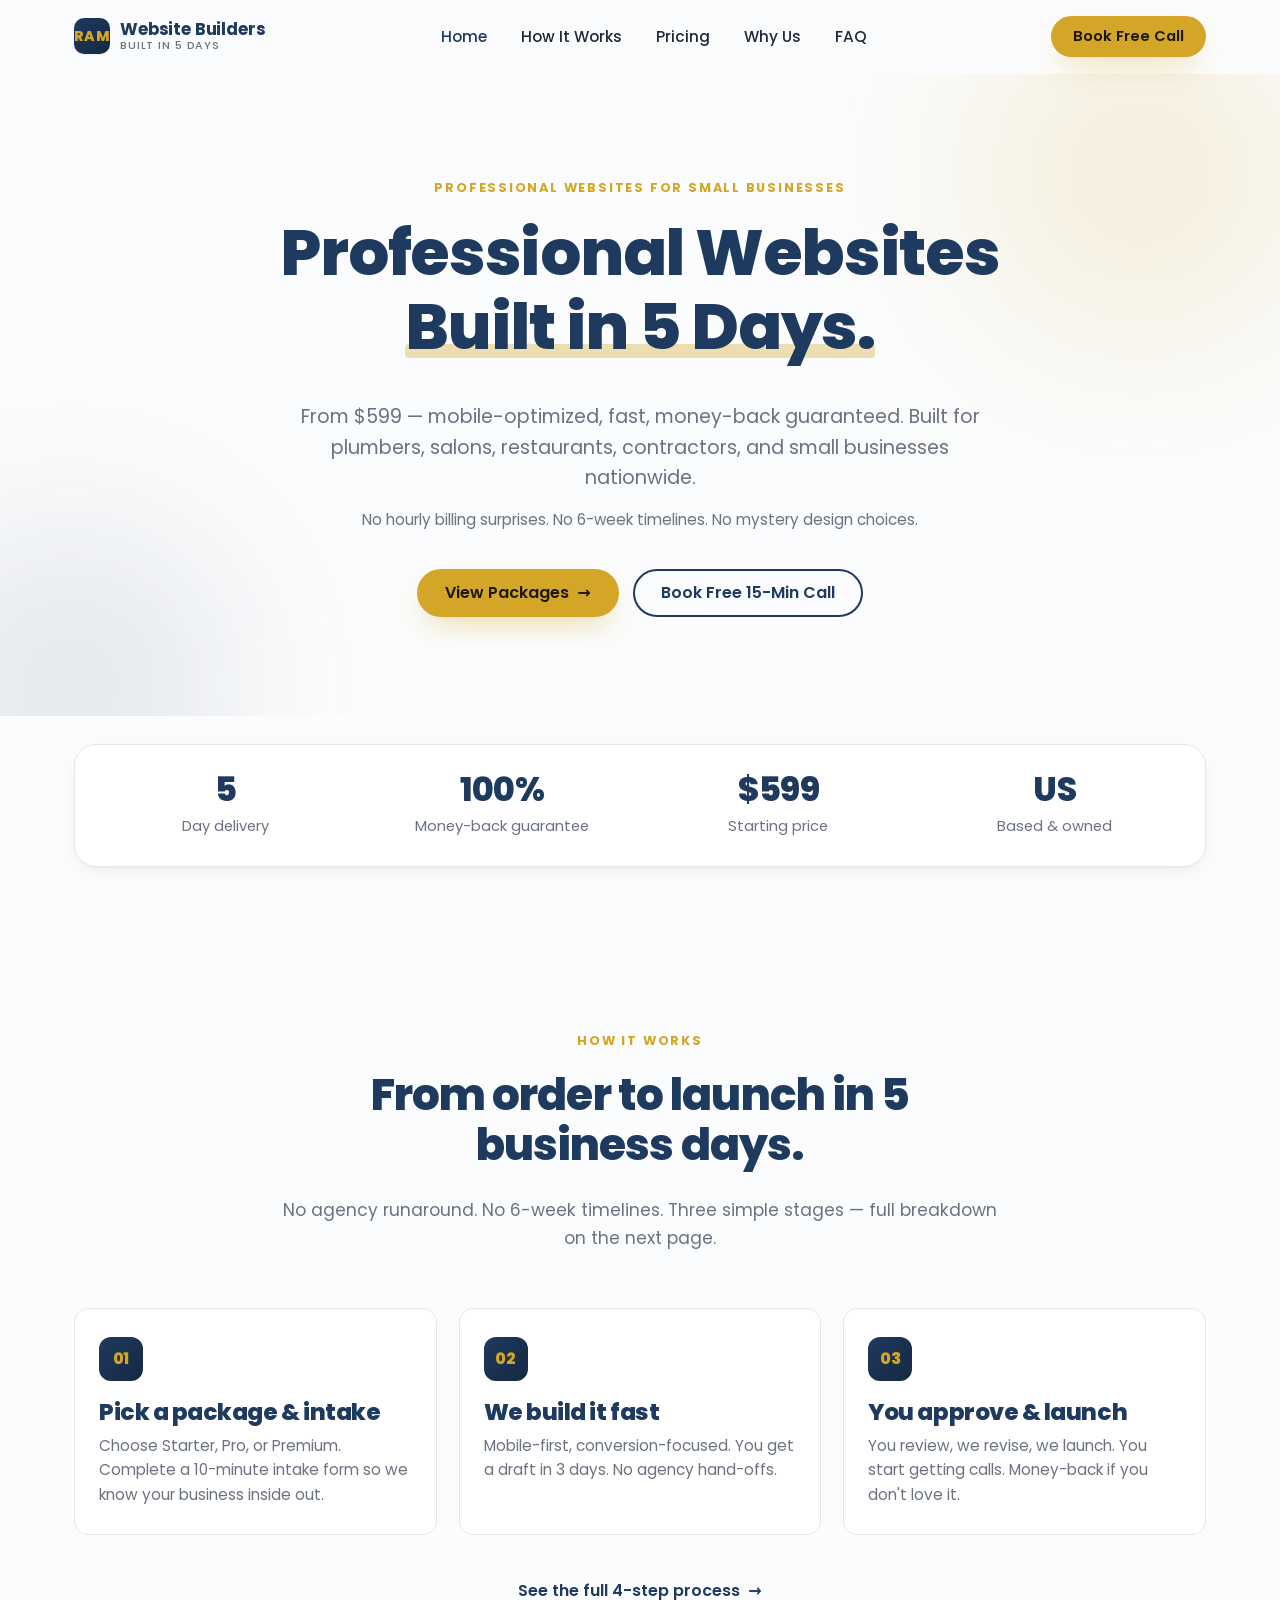
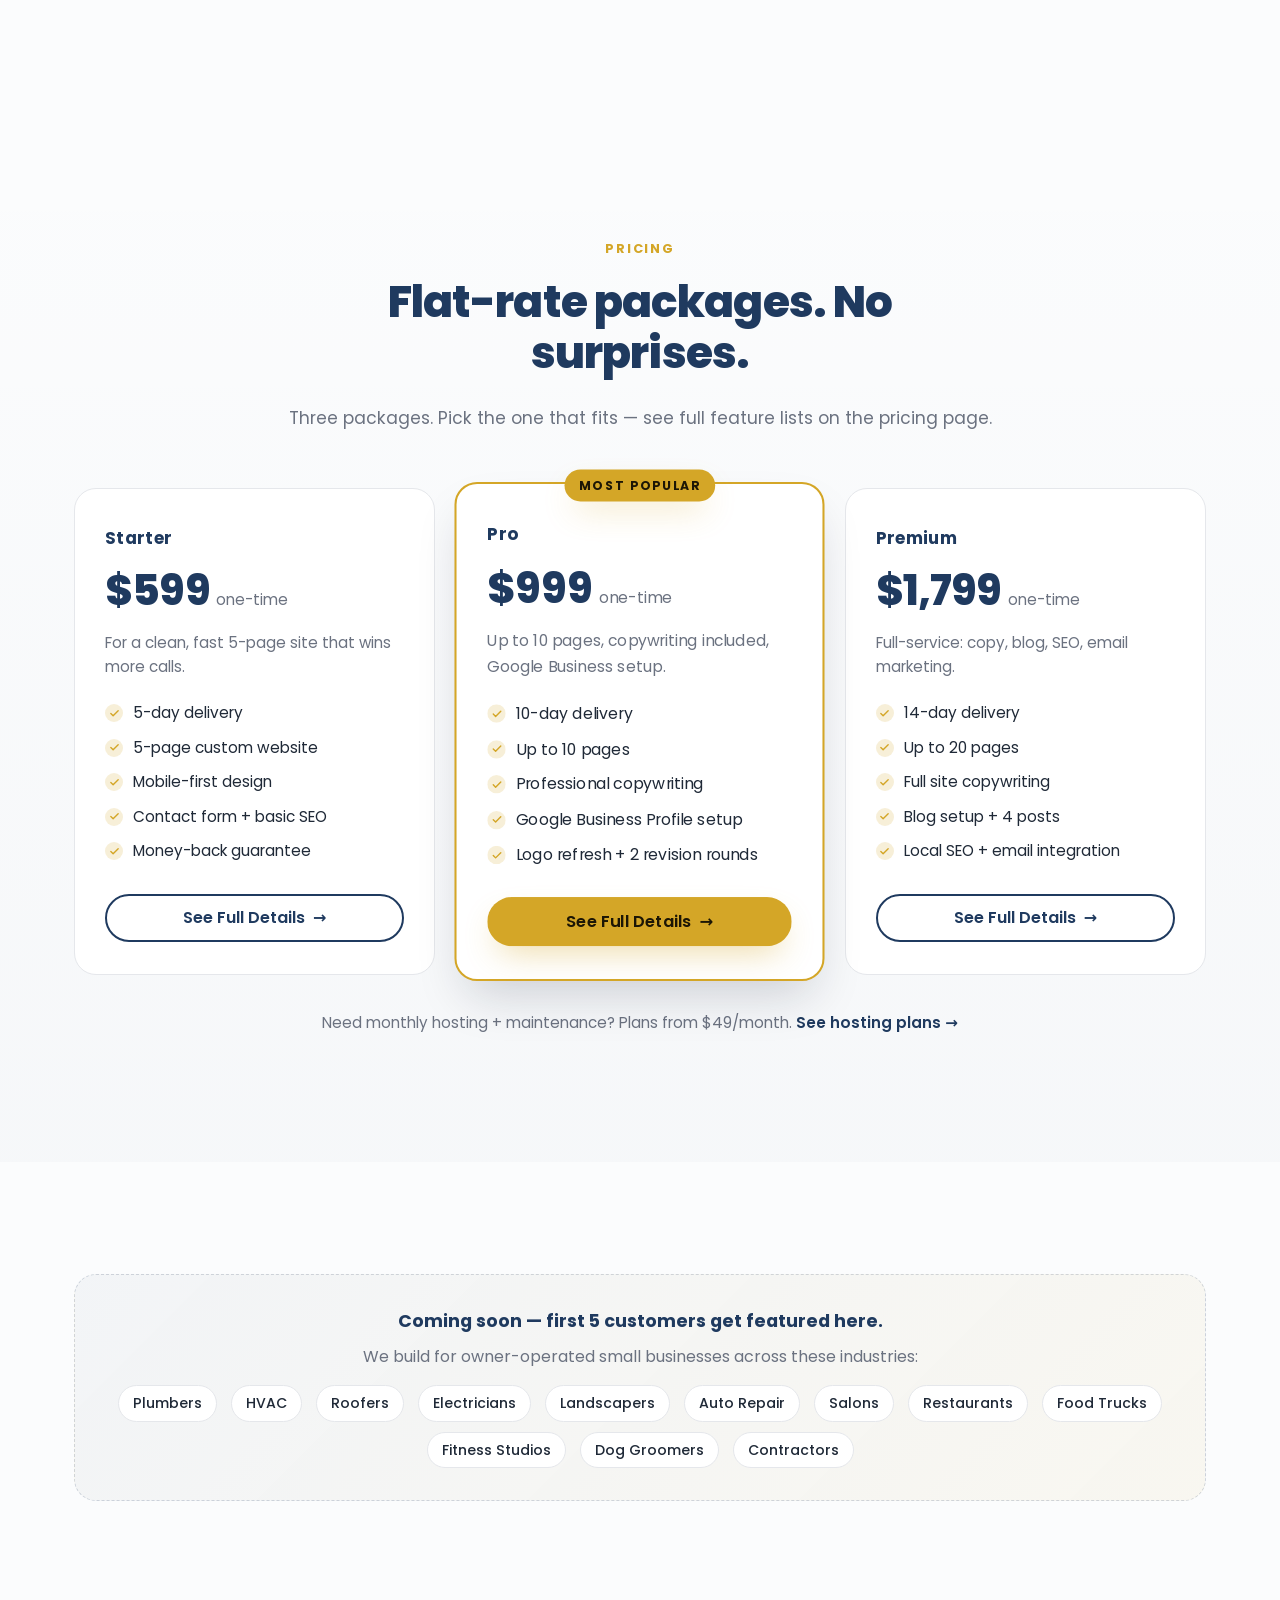
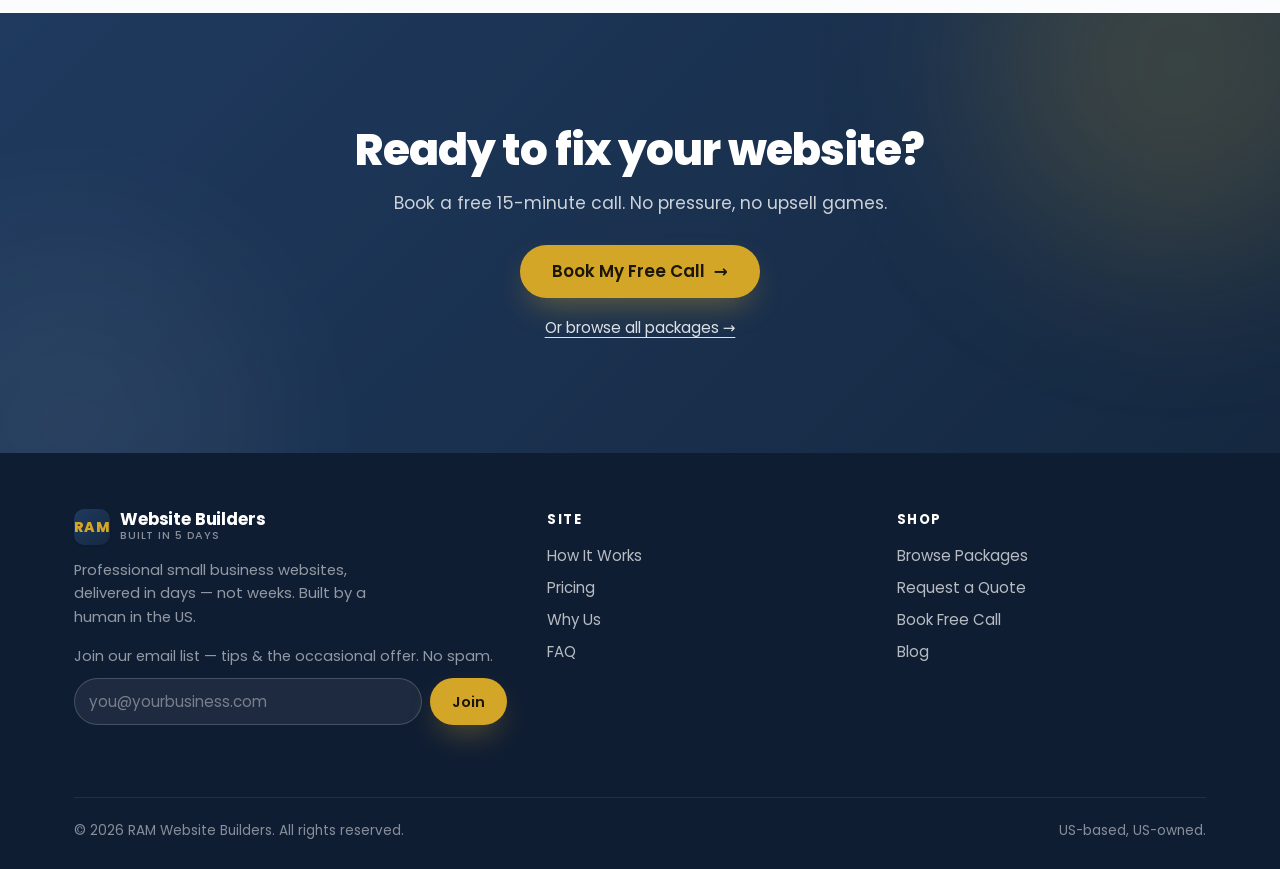
==== index.html @ f2abbf67 "Replace paid Shopify call checkout with an on-site form; add newsletter signup - New booking form on" ====
<!DOCTYPE html>
<html lang="en">
<head>
<meta charset="UTF-8">
<meta name="viewport" content="width=device-width, initial-scale=1.0">
<title>RAM Website Builders — Professional Websites Built in 5 Days, From $599</title>
<meta name="description" content="RAM Website Builders is the shop for professional small business websites — built in 5 business days for $599. Mobile-optimized, fast, money-back guaranteed.">
<meta property="og:title" content="RAM Website Builders — Professional Websites Built in 5 Days">
<meta property="og:description" content="Professional small business websites built in 5 business days. From $599. Money-back guaranteed.">
<meta property="og:type" content="website">
<meta name="twitter:card" content="summary_large_image">
<link rel="preconnect" href="https://fonts.googleapis.com">
<link rel="preconnect" href="https://fonts.gstatic.com" crossorigin>
<link href="https://fonts.googleapis.com/css2?family=Poppins:wght@300;400;500;600;700;800&display=swap" rel="stylesheet">
<link rel="stylesheet" href="/assets/style.css?v=3">
</head>
<body>

<header class="nav" id="nav">
  <div class="nav-inner">
    <a href="/" class="brand" aria-label="RAM Website Builders home">
      <span class="brand-mark" aria-hidden="true">RAM</span>
      <span class="brand-text">
        <strong>Website Builders</strong>
        <span>Built in 5 Days</span>
      </span>
    </a>
    <button class="nav-toggle" aria-label="Open menu" aria-expanded="false">
      <svg viewBox="0 0 24 24" fill="none" stroke="currentColor" stroke-width="2" stroke-linecap="round" stroke-linejoin="round"><line x1="3" y1="6" x2="21" y2="6"/><line x1="3" y1="12" x2="21" y2="12"/><line x1="3" y1="18" x2="21" y2="18"/></svg>
    </button>
    <ul class="nav-links">
      <li><a href="/">Home</a></li>
      <li><a href="/how-it-works/">How It Works</a></li>
      <li><a href="/pricing/">Pricing</a></li>
      <li><a href="/why-us/">Why Us</a></li>
      <li><a href="/faq/">FAQ</a></li>
    </ul>
    <a href="/contact/#book" class="btn btn-primary nav-cta">Book Free Call</a>
  </div>
</header>

<main>

<section class="hero">
  <div class="container hero-inner">
    <span class="eyebrow">Professional Websites for Small Businesses</span>
    <h1>Professional Websites <span class="underlined">Built in 5 Days.</span></h1>
    <p class="hero-sub">From $599 — mobile-optimized, fast, money-back guaranteed. Built for plumbers, salons, restaurants, contractors, and small businesses nationwide.</p>
    <p class="hero-meta">No hourly billing surprises. No 6-week timelines. No mystery design choices.</p>
    <div class="hero-ctas">
      <a href="/pricing/" class="btn btn-primary btn-arrow">View Packages</a>
      <a href="/contact/#book" class="btn btn-secondary">Book Free 15-Min Call</a>
    </div>
  </div>
</section>

<section class="trustbar">
  <div class="container">
    <div class="trustbar-grid reveal">
      <div class="trust-stat"><strong>5</strong><span>Day delivery</span></div>
      <div class="trust-stat"><strong>100%</strong><span>Money-back guarantee</span></div>
      <div class="trust-stat"><strong>$599</strong><span>Starting price</span></div>
      <div class="trust-stat"><strong>US</strong><span>Based &amp; owned</span></div>
    </div>
  </div>
</section>

<section>
  <div class="container">
    <div class="section-head reveal">
      <span class="eyebrow">How It Works</span>
      <h2>From order to launch in 5 business days.</h2>
      <p>No agency runaround. No 6-week timelines. Three simple stages — full breakdown on the next page.</p>
    </div>
    <div class="steps reveal" style="grid-template-columns:repeat(3,1fr);">
      <div class="step">
        <span class="step-num">01</span>
        <h3>Pick a package &amp; intake</h3>
        <p>Choose Starter, Pro, or Premium. Complete a 10-minute intake form so we know your business inside out.</p>
      </div>
      <div class="step">
        <span class="step-num">02</span>
        <h3>We build it fast</h3>
        <p>Mobile-first, conversion-focused. You get a draft in 3 days. No agency hand-offs.</p>
      </div>
      <div class="step">
        <span class="step-num">03</span>
        <h3>You approve &amp; launch</h3>
        <p>You review, we revise, we launch. You start getting calls. Money-back if you don't love it.</p>
      </div>
    </div>
    <div class="center" style="margin-top:36px;">
      <a href="/how-it-works/" class="btn btn-ghost btn-arrow">See the full 4-step process</a>
    </div>
  </div>
</section>

<section style="background:linear-gradient(180deg,transparent,rgba(31,58,95,0.025));">
  <div class="container">
    <div class="section-head reveal">
      <span class="eyebrow">Pricing</span>
      <h2>Flat-rate packages. No surprises.</h2>
      <p>Three packages. Pick the one that fits — see full feature lists on the pricing page.</p>
    </div>

    <div class="pricing reveal">
      <div class="tier">
        <div class="tier-name">Starter</div>
        <div class="tier-price"><strong>$599</strong><span>one-time</span></div>
        <p class="tier-tagline">For a clean, fast 5-page site that wins more calls.</p>
        <ul>
          <li>5-day delivery</li>
          <li>5-page custom website</li>
          <li>Mobile-first design</li>
          <li>Contact form + basic SEO</li>
          <li>Money-back guarantee</li>
        </ul>
        <a href="/pricing/#starter" class="btn btn-secondary btn-arrow">See Full Details</a>
      </div>

      <div class="tier featured">
        <span class="tier-badge">Most Popular</span>
        <div class="tier-name">Pro</div>
        <div class="tier-price"><strong>$999</strong><span>one-time</span></div>
        <p class="tier-tagline">Up to 10 pages, copywriting included, Google Business setup.</p>
        <ul>
          <li>10-day delivery</li>
          <li>Up to 10 pages</li>
          <li>Professional copywriting</li>
          <li>Google Business Profile setup</li>
          <li>Logo refresh + 2 revision rounds</li>
        </ul>
        <a href="/pricing/#pro" class="btn btn-primary btn-arrow">See Full Details</a>
      </div>

      <div class="tier">
        <div class="tier-name">Premium</div>
        <div class="tier-price"><strong>$1,799</strong><span>one-time</span></div>
        <p class="tier-tagline">Full-service: copy, blog, SEO, email marketing.</p>
        <ul>
          <li>14-day delivery</li>
          <li>Up to 20 pages</li>
          <li>Full site copywriting</li>
          <li>Blog setup + 4 posts</li>
          <li>Local SEO + email integration</li>
        </ul>
        <a href="/pricing/#premium" class="btn btn-secondary btn-arrow">See Full Details</a>
      </div>
    </div>
    <p class="pricing-foot">Need monthly hosting + maintenance? Plans from $49/month. <a href="/pricing/#hosting" style="font-weight:600;">See hosting plans →</a></p>
  </div>
</section>

<section>
  <div class="container">
    <div class="proof reveal">
      <strong style="font-size:1.1rem;">Coming soon — first 5 customers get featured here.</strong>
      <p class="muted" style="margin:8px 0 0;">We build for owner-operated small businesses across these industries:</p>
      <div class="industries">
        <span>Plumbers</span>
        <span>HVAC</span>
        <span>Roofers</span>
        <span>Electricians</span>
        <span>Landscapers</span>
        <span>Auto Repair</span>
        <span>Salons</span>
        <span>Restaurants</span>
        <span>Food Trucks</span>
        <span>Fitness Studios</span>
        <span>Dog Groomers</span>
        <span>Contractors</span>
      </div>
    </div>
  </div>
</section>

<section class="final-cta">
  <div class="container">
    <h2>Ready to fix your website?</h2>
    <p>Book a free 15-minute call. No pressure, no upsell games.</p>
    <a href="/contact/#book" class="btn btn-primary btn-arrow">Book My Free Call</a>
    <div><a href="https://ram-website-builders.myshopify.com/" class="secondary-link">Or browse all packages →</a></div>
  </div>
</section>

</main>

<footer class="footer">
  <div class="container">
    <div class="footer-grid">
      <div>
        <a href="/" class="brand">
          <span class="brand-mark">RAM</span>
          <span class="brand-text">
            <strong>Website Builders</strong>
            <span>Built in 5 Days</span>
          </span>
        </a>
        <p class="tagline">Professional small business websites, delivered in days — not weeks. Built by a human in the US.</p>
        <div class="footer-newsletter">
          <p>Join our email list — tips &amp; the occasional offer. No spam.</p>
          <form class="newsletter-form" action="https://formsubmit.co/ajax/richard.harmon8976@gmail.com" method="POST"
                data-mailform data-success="You're on the list — thanks!">
            <input type="hidden" name="_subject" value="New email-list signup from ramwebsitebuilders.com">
            <input type="hidden" name="_template" value="table">
            <input type="hidden" name="_captcha" value="false">
            <input type="text" name="_honey" class="form-hp" tabindex="-1" autocomplete="off" aria-hidden="true">
            <input type="email" name="email" required autocomplete="email" placeholder="you@yourbusiness.com" aria-label="Your email address">
            <button type="submit" class="btn btn-primary">Join</button>
          </form>
          <p class="form-status" role="status" aria-live="polite"></p>
        </div>
      </div>
      <div>
        <h5>Site</h5>
        <ul>
          <li><a href="/how-it-works/">How It Works</a></li>
          <li><a href="/pricing/">Pricing</a></li>
          <li><a href="/why-us/">Why Us</a></li>
          <li><a href="/faq/">FAQ</a></li>
        </ul>
      </div>
      <div>
        <h5>Shop</h5>
        <ul>
          <li><a href="https://ram-website-builders.myshopify.com/">Browse Packages</a></li>
          <li><a href="https://ram-website-builders.myshopify.com/pages/request-a-quote">Request a Quote</a></li>
          <li><a href="/contact/#book">Book Free Call</a></li>
          <li><a href="https://ram-website-builders.myshopify.com/blogs/news">Blog</a></li>
        </ul>
      </div>
    </div>
    <div class="footer-bottom">
      <span>&copy; 2026 RAM Website Builders. All rights reserved.</span>
      <span>US-based, US-owned.</span>
    </div>
  </div>
</footer>

<script src="/assets/main.js?v=3"></script>
</body>
</html>
---- assets/style.css ----
/* RAM Website Builders — shared styles */

:root {
  --navy: #1F3A5F;
  --navy-dark: #152840;
  --gold: #D4A627;
  --gold-light: #E8C462;
  --bg: #FBFCFD;
  --text: #1F2937;
  --text-light: #6B7280;
  --card: #FFFFFF;
  --border: #E5E7EB;

  --radius: 14px;
  --radius-lg: 22px;
  --shadow-sm: 0 1px 2px rgba(15, 23, 42, .04), 0 1px 3px rgba(15, 23, 42, .04);
  --shadow: 0 6px 24px -8px rgba(15, 23, 42, .10), 0 2px 6px -2px rgba(15, 23, 42, .05);
  --shadow-lg: 0 24px 48px -12px rgba(15, 23, 42, .18);
  --shadow-gold: 0 14px 32px -10px rgba(212, 166, 39, .45);

  --container: 1180px;
  --section-pad: clamp(56px, 9vw, 112px);
  --ease: cubic-bezier(.2, .8, .2, 1);
}

* { box-sizing: border-box; }

html { scroll-behavior: smooth; -webkit-text-size-adjust: 100%; }

body {
  margin: 0;
  font-family: 'Poppins', system-ui, -apple-system, Segoe UI, Roboto, sans-serif;
  font-weight: 400;
  line-height: 1.6;
  color: var(--text);
  background: var(--bg);
  -webkit-font-smoothing: antialiased;
  text-rendering: optimizeLegibility;
}

img, svg { max-width: 100%; display: block; }

a {
  color: var(--navy);
  text-decoration: none;
  transition: color .2s var(--ease);
}
a:hover { color: var(--gold); }

h1, h2, h3, h4 {
  font-weight: 800;
  letter-spacing: -0.02em;
  color: var(--navy);
  line-height: 1.15;
  margin: 0 0 .6em;
}
h1 { font-size: clamp(2.25rem, 5.4vw, 4rem); }
h2 { font-size: clamp(1.75rem, 3.6vw, 2.75rem); }
h3 { font-size: clamp(1.2rem, 2vw, 1.45rem); }

p { margin: 0 0 1em; }

.container {
  width: 100%;
  max-width: var(--container);
  margin: 0 auto;
  padding: 0 24px;
}

section { padding: var(--section-pad) 0; }

.eyebrow {
  display: inline-block;
  font-size: .8rem;
  font-weight: 700;
  letter-spacing: .14em;
  text-transform: uppercase;
  color: var(--gold);
  margin-bottom: 18px;
}

.section-head { text-align: center; max-width: 720px; margin: 0 auto 56px; }
.section-head p { color: var(--text-light); font-size: 1.075rem; }

.muted { color: var(--text-light); }
.center { text-align: center; }

/* ---------- Buttons ---------- */
.btn {
  display: inline-flex;
  align-items: center;
  gap: .5em;
  font-family: inherit;
  font-weight: 600;
  font-size: 1rem;
  padding: 14px 26px;
  border-radius: 999px;
  border: 2px solid transparent;
  cursor: pointer;
  transition: transform .2s var(--ease), box-shadow .2s var(--ease), background .2s var(--ease), color .2s var(--ease), border-color .2s var(--ease);
  white-space: nowrap;
  line-height: 1;
}
.btn:hover { transform: translateY(-1px); }
.btn:active { transform: translateY(0); }

.btn-primary {
  background: var(--gold);
  color: #1c1605;
  box-shadow: var(--shadow-gold);
}
.btn-primary:hover { background: var(--gold-light); color: #1c1605; }

.btn-secondary {
  background: transparent;
  color: var(--navy);
  border-color: var(--navy);
}
.btn-secondary:hover { background: var(--navy); color: #fff; }

.btn-ghost {
  background: transparent;
  color: var(--navy);
  padding: 10px 14px;
}
.btn-ghost:hover { color: var(--gold); }

.btn-on-dark {
  background: #fff;
  color: var(--navy);
}
.btn-on-dark:hover { background: var(--gold); color: #1c1605; }

.btn-arrow::after {
  content: "→";
  display: inline-block;
  transition: transform .2s var(--ease);
}
.btn-arrow:hover::after { transform: translateX(3px); }

/* ---------- Navigation ---------- */
.nav {
  position: sticky;
  top: 0;
  z-index: 50;
  background: rgba(251, 252, 253, 0.78);
  backdrop-filter: saturate(180%) blur(14px);
  -webkit-backdrop-filter: saturate(180%) blur(14px);
  border-bottom: 1px solid transparent;
  transition: border-color .2s var(--ease), background .2s var(--ease);
}
.nav.scrolled {
  background: rgba(251, 252, 253, 0.92);
  border-bottom-color: var(--border);
}
.nav-inner {
  display: flex;
  align-items: center;
  justify-content: space-between;
  padding: 16px 24px;
  max-width: var(--container);
  margin: 0 auto;
  gap: 16px;
}
.brand {
  display: flex;
  align-items: center;
  gap: 10px;
  font-weight: 800;
  color: var(--navy);
  letter-spacing: -0.01em;
}
.brand-mark {
  width: 36px; height: 36px;
  border-radius: 10px;
  background: linear-gradient(135deg, var(--navy), var(--navy-dark));
  color: var(--gold);
  display: grid; place-items: center;
  font-weight: 800;
  font-size: 14px;
  letter-spacing: .02em;
  box-shadow: var(--shadow-sm);
}
.brand-text { display: flex; flex-direction: column; line-height: 1; }
.brand-text strong { font-size: 1.05rem; }
.brand-text span { font-size: .68rem; color: var(--text-light); font-weight: 500; letter-spacing: .08em; text-transform: uppercase; margin-top: 3px; }

.nav-links {
  display: flex;
  align-items: center;
  gap: 6px;
  list-style: none;
  padding: 0; margin: 0;
}
.nav-links a {
  color: var(--text);
  font-weight: 500;
  font-size: .96rem;
  padding: 8px 14px;
  border-radius: 8px;
}
.nav-links a:hover { color: var(--navy); background: rgba(31, 58, 95, 0.06); }
.nav-links a.active { color: var(--navy); }

.nav-cta { margin-left: 8px; padding: 11px 20px; font-size: .92rem; }

.nav-toggle {
  display: none;
  background: none;
  border: 0;
  padding: 8px;
  cursor: pointer;
  color: var(--navy);
}
.nav-toggle svg { width: 26px; height: 26px; }

@media (max-width: 880px) {
  .nav-links, .nav-cta { display: none; }
  .nav-toggle { display: inline-flex; }
  .nav.open .nav-links {
    display: flex;
    flex-direction: column;
    position: absolute;
    top: 100%; left: 0; right: 0;
    background: #fff;
    padding: 16px;
    gap: 4px;
    border-bottom: 1px solid var(--border);
    box-shadow: var(--shadow);
  }
  .nav.open .nav-links a { padding: 12px 16px; width: 100%; }
  .nav.open .nav-cta { display: inline-flex; margin: 8px 16px 4px; }
}

/* ---------- Hero ---------- */
.hero {
  position: relative;
  overflow: hidden;
  padding-top: clamp(56px, 8vw, 100px);
  padding-bottom: clamp(56px, 8vw, 100px);
}
.hero::before, .hero::after {
  content: "";
  position: absolute;
  border-radius: 50%;
  filter: blur(80px);
  z-index: 0;
  pointer-events: none;
}
.hero::before {
  width: 520px; height: 520px;
  background: radial-gradient(circle, rgba(212,166,39,0.22), transparent 70%);
  top: -160px; right: -120px;
}
.hero::after {
  width: 460px; height: 460px;
  background: radial-gradient(circle, rgba(31,58,95,0.16), transparent 70%);
  bottom: -200px; left: -160px;
}
.hero-inner {
  position: relative;
  z-index: 1;
  text-align: center;
  max-width: 880px;
  margin: 0 auto;
}
.hero h1 .underlined {
  position: relative;
  display: inline-block;
  white-space: nowrap;
}
.hero h1 .underlined::after {
  content: "";
  position: absolute;
  left: 0; right: 0;
  bottom: 6px;
  height: 14px;
  background: var(--gold);
  opacity: .35;
  border-radius: 4px;
  z-index: -1;
}
.hero-sub {
  font-size: clamp(1.05rem, 1.5vw, 1.25rem);
  color: var(--text-light);
  max-width: 680px;
  margin: 0 auto 14px;
}
.hero-meta {
  font-size: .95rem;
  color: var(--text-light);
  margin-bottom: 36px;
}
.hero-ctas {
  display: flex;
  gap: 14px;
  justify-content: center;
  flex-wrap: wrap;
}

/* ---------- Trust bar ---------- */
.trustbar {
  padding: 28px 0 48px;
  position: relative;
  z-index: 1;
}
.trustbar-grid {
  display: grid;
  grid-template-columns: repeat(4, 1fr);
  gap: 24px;
  background: #fff;
  border: 1px solid var(--border);
  border-radius: var(--radius-lg);
  padding: 28px 24px;
  box-shadow: var(--shadow);
  text-align: center;
}
.trust-stat strong {
  display: block;
  font-size: clamp(1.6rem, 2.6vw, 2.1rem);
  color: var(--navy);
  font-weight: 800;
  line-height: 1;
  margin-bottom: 6px;
  letter-spacing: -0.02em;
}
.trust-stat span { color: var(--text-light); font-size: .92rem; }

@media (max-width: 720px) {
  .trustbar-grid { grid-template-columns: repeat(2, 1fr); }
}

/* ---------- Step cards ---------- */
.steps {
  display: grid;
  grid-template-columns: repeat(4, 1fr);
  gap: 22px;
}
.step {
  background: var(--card);
  border: 1px solid var(--border);
  border-radius: var(--radius);
  padding: 28px 24px 26px;
  transition: transform .25s var(--ease), box-shadow .25s var(--ease), border-color .25s var(--ease);
  position: relative;
  overflow: hidden;
}
.step:hover { transform: translateY(-4px); box-shadow: var(--shadow-lg); border-color: rgba(31,58,95,.18); }
.step-num {
  display: inline-flex;
  align-items: center; justify-content: center;
  width: 44px; height: 44px;
  border-radius: 12px;
  background: linear-gradient(135deg, var(--navy), var(--navy-dark));
  color: var(--gold);
  font-weight: 800;
  font-size: 1rem;
  margin-bottom: 18px;
  letter-spacing: -0.02em;
}
.step h3 { margin-bottom: 8px; }
.step p { color: var(--text-light); margin: 0; font-size: .96rem; }

@media (max-width: 980px) { .steps { grid-template-columns: repeat(2, 1fr); } }
@media (max-width: 540px) { .steps { grid-template-columns: 1fr; } }

/* ---------- Pricing ---------- */
.pricing {
  display: grid;
  grid-template-columns: repeat(3, 1fr);
  gap: 24px;
  align-items: stretch;
}
.tier {
  background: var(--card);
  border: 1px solid var(--border);
  border-radius: var(--radius-lg);
  padding: 36px 30px 32px;
  display: flex;
  flex-direction: column;
  transition: transform .25s var(--ease), box-shadow .25s var(--ease);
  position: relative;
}
.tier:hover { transform: translateY(-4px); box-shadow: var(--shadow-lg); }
.tier.featured {
  border: 2px solid var(--gold);
  transform: scale(1.025);
  box-shadow: var(--shadow-lg);
  z-index: 1;
}
.tier.featured:hover { transform: scale(1.025) translateY(-4px); }
.tier-badge {
  position: absolute;
  top: -14px; left: 50%; transform: translateX(-50%);
  background: var(--gold);
  color: #1c1605;
  font-weight: 700;
  font-size: .75rem;
  letter-spacing: .12em;
  text-transform: uppercase;
  padding: 6px 14px;
  border-radius: 999px;
  box-shadow: var(--shadow-gold);
}
.tier-name {
  font-size: 1.05rem;
  color: var(--navy);
  font-weight: 700;
  margin-bottom: 6px;
  letter-spacing: .02em;
}
.tier-price {
  display: flex;
  align-items: baseline;
  gap: 6px;
  margin-bottom: 6px;
}
.tier-price strong {
  font-size: 2.6rem;
  color: var(--navy);
  font-weight: 800;
  letter-spacing: -0.02em;
}
.tier-price span { color: var(--text-light); font-size: .95rem; }
.tier-tagline { color: var(--text-light); margin-bottom: 22px; font-size: .95rem; }
.tier ul {
  list-style: none;
  padding: 0; margin: 0 0 28px;
  display: flex;
  flex-direction: column;
  gap: 10px;
  flex: 1;
}
.tier li {
  display: flex;
  gap: 10px;
  align-items: flex-start;
  color: var(--text);
  font-size: .96rem;
}
.tier li::before {
  content: "";
  display: inline-block;
  flex-shrink: 0;
  width: 18px; height: 18px;
  margin-top: 3px;
  border-radius: 50%;
  background: rgba(212,166,39,0.18) url("data:image/svg+xml;utf8,<svg xmlns='http://www.w3.org/2000/svg' viewBox='0 0 24 24' fill='none' stroke='%23D4A627' stroke-width='3' stroke-linecap='round' stroke-linejoin='round'><polyline points='20 6 9 17 4 12'/></svg>") center / 11px no-repeat;
}
.tier .btn { width: 100%; justify-content: center; }

@media (max-width: 980px) {
  .pricing { grid-template-columns: 1fr; max-width: 460px; margin: 0 auto; }
  .tier.featured { transform: none; }
  .tier.featured:hover { transform: translateY(-4px); }
}

.pricing-foot {
  text-align: center;
  margin-top: 36px;
  color: var(--text-light);
  font-size: .95rem;
}

/* Hosting tier compact cards */
.hosting {
  display: grid;
  grid-template-columns: repeat(3, 1fr);
  gap: 18px;
  margin-top: 18px;
}
.hosting-card {
  background: #fff;
  border: 1px solid var(--border);
  border-radius: var(--radius);
  padding: 22px;
  transition: transform .2s var(--ease), box-shadow .2s var(--ease);
}
.hosting-card:hover { transform: translateY(-3px); box-shadow: var(--shadow); }
.hosting-card h4 { margin: 0 0 4px; font-size: 1rem; color: var(--navy); }
.hosting-card .price { font-weight: 800; color: var(--navy); font-size: 1.5rem; margin: 4px 0 8px; letter-spacing: -0.02em; }
.hosting-card .price span { font-size: .9rem; color: var(--text-light); font-weight: 500; }
.hosting-card p { color: var(--text-light); font-size: .9rem; margin: 0 0 14px; }
.hosting-card a { font-weight: 600; font-size: .92rem; }
@media (max-width: 800px) { .hosting { grid-template-columns: 1fr; } }

/* ---------- Why Us cards ---------- */
.why-grid {
  display: grid;
  grid-template-columns: repeat(3, 1fr);
  gap: 22px;
}
.why-card {
  background: var(--card);
  border: 1px solid var(--border);
  border-radius: var(--radius);
  padding: 30px 26px;
  transition: transform .25s var(--ease), box-shadow .25s var(--ease), border-color .25s var(--ease);
}
.why-card:hover { transform: translateY(-4px); box-shadow: var(--shadow-lg); border-color: rgba(31,58,95,.18); }
.why-icon {
  width: 48px; height: 48px;
  border-radius: 12px;
  background: rgba(212,166,39,0.12);
  color: var(--gold);
  display: grid; place-items: center;
  margin-bottom: 18px;
}
.why-icon svg { width: 24px; height: 24px; }
.why-card h3 { margin-bottom: 8px; font-size: 1.15rem; }
.why-card p { color: var(--text-light); margin: 0; font-size: .96rem; }

@media (max-width: 900px) { .why-grid { grid-template-columns: repeat(2, 1fr); } }
@media (max-width: 560px) { .why-grid { grid-template-columns: 1fr; } }

/* ---------- Compare table ---------- */
.compare {
  background: #fff;
  border: 1px solid var(--border);
  border-radius: var(--radius-lg);
  padding: 0;
  overflow: hidden;
  box-shadow: var(--shadow);
}
.compare table { width: 100%; border-collapse: collapse; }
.compare th, .compare td {
  padding: 18px 20px;
  text-align: left;
  border-bottom: 1px solid var(--border);
  font-size: .96rem;
}
.compare thead th {
  background: rgba(31,58,95,0.04);
  font-weight: 700;
  color: var(--navy);
  font-size: .92rem;
}
.compare th.ram { color: var(--gold); }
.compare tr:last-child td { border-bottom: 0; }
.compare td.ram { font-weight: 600; color: var(--navy); }
.compare td:first-child { color: var(--text-light); font-size: .9rem; }
@media (max-width: 720px) {
  .compare th, .compare td { padding: 12px 12px; font-size: .88rem; }
}

/* ---------- FAQ ---------- */
.faqs {
  max-width: 820px;
  margin: 0 auto;
  display: flex;
  flex-direction: column;
  gap: 12px;
}
.faqs details {
  background: #fff;
  border: 1px solid var(--border);
  border-radius: var(--radius);
  transition: box-shadow .2s var(--ease), border-color .2s var(--ease);
}
.faqs details[open] { box-shadow: var(--shadow); border-color: rgba(31,58,95,.18); }
.faqs summary {
  cursor: pointer;
  padding: 22px 26px;
  font-weight: 600;
  color: var(--navy);
  font-size: 1.05rem;
  list-style: none;
  display: flex;
  justify-content: space-between;
  align-items: center;
  gap: 16px;
}
.faqs summary::-webkit-details-marker { display: none; }
.faqs summary::after {
  content: "+";
  font-size: 1.6rem;
  color: var(--gold);
  font-weight: 400;
  transition: transform .2s var(--ease);
  line-height: 1;
}
.faqs details[open] summary::after { content: "−"; }
.faqs .faq-body {
  padding: 0 26px 22px;
  color: var(--text-light);
  font-size: .98rem;
}

/* ---------- Timeline ---------- */
.timeline {
  position: relative;
  max-width: 820px;
  margin: 56px auto 0;
  padding-left: 28px;
}
.timeline::before {
  content: "";
  position: absolute;
  left: 8px;
  top: 6px; bottom: 6px;
  width: 2px;
  background: linear-gradient(to bottom, var(--gold), rgba(212,166,39,.12));
}
.tl-item { position: relative; padding-bottom: 28px; padding-left: 22px; }
.tl-item:last-child { padding-bottom: 0; }
.tl-item::before {
  content: "";
  position: absolute;
  left: -25px; top: 4px;
  width: 18px; height: 18px;
  border-radius: 50%;
  background: #fff;
  border: 3px solid var(--gold);
}
.tl-day {
  font-size: .78rem;
  font-weight: 700;
  color: var(--gold);
  letter-spacing: .12em;
  text-transform: uppercase;
  margin-bottom: 4px;
}
.tl-item h4 { margin: 0 0 4px; font-size: 1.08rem; }
.tl-item p { color: var(--text-light); font-size: .95rem; margin: 0; }

/* ---------- Two-column split ---------- */
.split {
  display: grid;
  grid-template-columns: 1fr 1fr;
  gap: 40px;
}
.split-card {
  background: #fff;
  border: 1px solid var(--border);
  border-radius: var(--radius-lg);
  padding: 36px;
}
.split-card h3 { font-size: 1.25rem; margin-bottom: 14px; }
.split-card ul { padding-left: 1.1em; color: var(--text-light); margin: 0; }
.split-card li { margin-bottom: 8px; }
@media (max-width: 820px) { .split { grid-template-columns: 1fr; } }

/* ---------- Social-proof teaser ---------- */
.proof {
  text-align: center;
  background: linear-gradient(135deg, rgba(31,58,95,0.04), rgba(212,166,39,0.06));
  border: 1px dashed rgba(31,58,95,0.18);
  border-radius: var(--radius-lg);
  padding: 32px 28px;
}
.proof strong { color: var(--navy); }
.proof .industries {
  display: flex; flex-wrap: wrap; justify-content: center; gap: 10px 14px;
  margin-top: 16px;
}
.proof .industries span {
  display: inline-block;
  background: #fff;
  border: 1px solid var(--border);
  color: var(--text);
  padding: 6px 14px;
  border-radius: 999px;
  font-size: .88rem;
  font-weight: 500;
}

/* ---------- Final CTA ---------- */
.final-cta {
  background: linear-gradient(135deg, var(--navy), var(--navy-dark));
  color: #fff;
  text-align: center;
  position: relative;
  overflow: hidden;
}
.final-cta::before, .final-cta::after {
  content: "";
  position: absolute;
  border-radius: 50%;
  filter: blur(80px);
  pointer-events: none;
}
.final-cta::before { width: 400px; height: 400px; background: rgba(212,166,39,0.18); top: -150px; right: -100px; }
.final-cta::after { width: 380px; height: 380px; background: rgba(255,255,255,0.06); bottom: -160px; left: -120px; }
.final-cta .container { position: relative; z-index: 1; }
.final-cta h2 { color: #fff; margin-bottom: 14px; }
.final-cta p { color: rgba(255,255,255,0.78); font-size: 1.075rem; margin-bottom: 28px; }
.final-cta .btn { font-size: 1.05rem; padding: 16px 30px; }
.final-cta .secondary-link {
  display: inline-block;
  margin-top: 18px;
  color: rgba(255,255,255,0.85);
  font-size: .95rem;
  text-decoration: underline;
  text-underline-offset: 4px;
}
.final-cta .secondary-link:hover { color: var(--gold-light); }

/* ---------- Footer ---------- */
.footer {
  background: #0f1d33;
  color: rgba(255,255,255,0.7);
  padding: 56px 0 28px;
  font-size: .94rem;
}
.footer-grid {
  display: grid;
  grid-template-columns: 1.4fr 1fr 1fr;
  gap: 40px;
  margin-bottom: 36px;
}
.footer .brand { color: #fff; margin-bottom: 14px; }
.footer .brand-text strong { color: #fff; }
.footer .brand-text span { color: rgba(255,255,255,0.5); }
.footer p.tagline { color: rgba(255,255,255,0.55); font-size: .92rem; max-width: 320px; }
.footer h5 {
  color: #fff;
  font-size: .82rem;
  font-weight: 700;
  text-transform: uppercase;
  letter-spacing: .12em;
  margin: 0 0 14px;
}
.footer ul { list-style: none; padding: 0; margin: 0; display: flex; flex-direction: column; gap: 8px; }
.footer a { color: rgba(255,255,255,0.7); }
.footer a:hover { color: var(--gold-light); }
.footer-bottom {
  border-top: 1px solid rgba(255,255,255,0.08);
  padding-top: 22px;
  display: flex;
  justify-content: space-between;
  gap: 16px;
  flex-wrap: wrap;
  font-size: .85rem;
  color: rgba(255,255,255,0.5);
}
@media (max-width: 720px) {
  .footer-grid { grid-template-columns: 1fr 1fr; }
}
@media (max-width: 500px) {
  .footer-grid { grid-template-columns: 1fr; gap: 28px; }
}

/* ---------- Scroll reveal ---------- */
.reveal { opacity: 0; transform: translateY(18px); transition: opacity .7s var(--ease), transform .7s var(--ease); }
.reveal.in { opacity: 1; transform: none; }

/* ---------- Scroll-driven motion ---------- */
/* Hero text gently shrinks + fades as you scroll past it */
.hero-inner {
  will-change: transform, opacity;
  transform-origin: 50% 30%;
}
/* Soft parallax drift on the hero glow blobs */
.hero::before { transform: translate3d(0, var(--hero-shift-1, 0), 0); }
.hero::after  { transform: translate3d(0, var(--hero-shift-2, 0), 0); }

/* Slim reading-progress bar pinned to the top of the page */
.scroll-progress {
  position: fixed;
  top: 0; left: 0;
  width: 100%;
  height: 3px;
  transform: scaleX(0);
  transform-origin: 0 50%;
  background: linear-gradient(90deg, var(--gold), var(--gold-light));
  z-index: 60;
  pointer-events: none;
  transition: transform .12s linear;
}

@media (prefers-reduced-motion: reduce) {
  .scroll-progress { display: none; }
  .hero-inner { transform: none !important; opacity: 1 !important; }
  .hero::before, .hero::after { transform: none !important; }
}

/* ---------- Forms ---------- */
.form-card {
  background: #fff;
  border: 1px solid var(--border);
  border-radius: var(--radius-lg);
  padding: clamp(24px, 4vw, 40px);
  box-shadow: var(--shadow);
  max-width: 640px;
  margin: 0 auto;
}
.form { display: flex; flex-direction: column; gap: 16px; }
.form-row { display: grid; grid-template-columns: 1fr 1fr; gap: 16px; }
@media (max-width: 540px) { .form-row { grid-template-columns: 1fr; } }
.field { display: flex; flex-direction: column; gap: 6px; }
.field label {
  font-size: .82rem;
  font-weight: 600;
  color: var(--navy);
  letter-spacing: .02em;
}
.field input,
.field textarea {
  font-family: inherit;
  font-size: 1rem;
  color: var(--text);
  background: var(--bg);
  border: 1px solid var(--border);
  border-radius: 10px;
  padding: 12px 14px;
  width: 100%;
  transition: border-color .2s var(--ease), box-shadow .2s var(--ease), background .2s var(--ease);
}
.field textarea { resize: vertical; min-height: 120px; }
.field input:focus,
.field textarea:focus {
  outline: none;
  background: #fff;
  border-color: var(--gold);
  box-shadow: 0 0 0 3px rgba(212, 166, 39, .18);
}
.form .btn { align-self: flex-start; }
.form-hp { position: absolute; left: -9999px; width: 1px; height: 1px; overflow: hidden; }
.form-status { font-size: .95rem; min-height: 1.2em; margin: 0; }
.form-status.ok { color: #15803d; font-weight: 600; }
.form-status.err { color: #b91c1c; font-weight: 600; }
.form-note { font-size: .85rem; color: var(--text-light); margin: 0; }

/* Footer newsletter */
.footer-newsletter { margin-top: 16px; }
.footer-newsletter p { color: rgba(255,255,255,0.55); font-size: .9rem; margin: 0 0 10px; }
.newsletter-form { display: flex; gap: 8px; flex-wrap: wrap; }
.newsletter-form input[type="email"] {
  flex: 1;
  min-width: 0;
  font-family: inherit;
  font-size: .95rem;
  padding: 11px 14px;
  border-radius: 999px;
  border: 1px solid rgba(255,255,255,0.18);
  background: rgba(255,255,255,0.06);
  color: #fff;
}
.newsletter-form input[type="email"]::placeholder { color: rgba(255,255,255,0.4); }
.newsletter-form input[type="email"]:focus {
  outline: none;
  border-color: var(--gold);
  background: rgba(255,255,255,0.1);
}
.newsletter-form .btn { padding: 11px 20px; font-size: .92rem; }
.footer .form-status { margin-top: 8px; }
.footer .form-status.ok { color: var(--gold-light); }
.footer .form-status.err { color: #fca5a5; }

@media (prefers-reduced-motion: reduce) {
  *, *::before, *::after {
    animation-duration: .01ms !important;
    transition-duration: .01ms !important;
  }
  html { scroll-behavior: auto; }
}
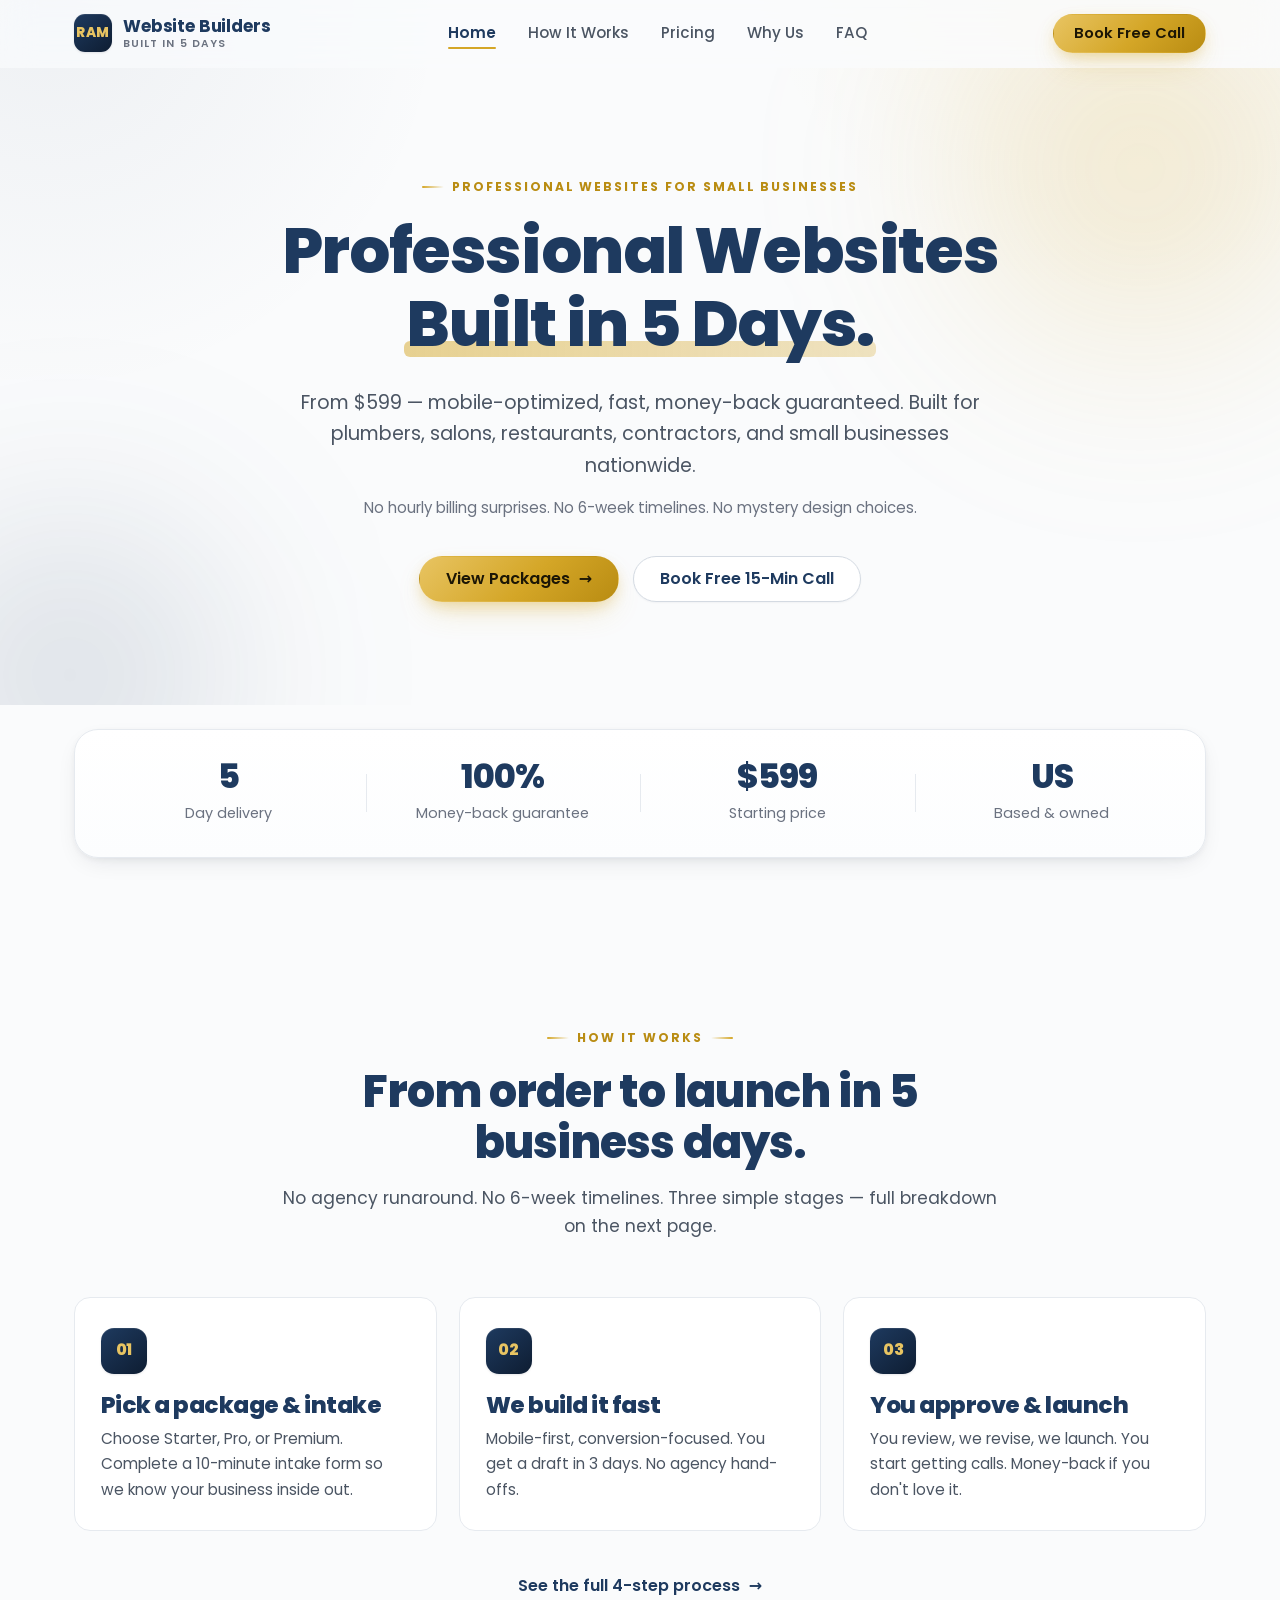
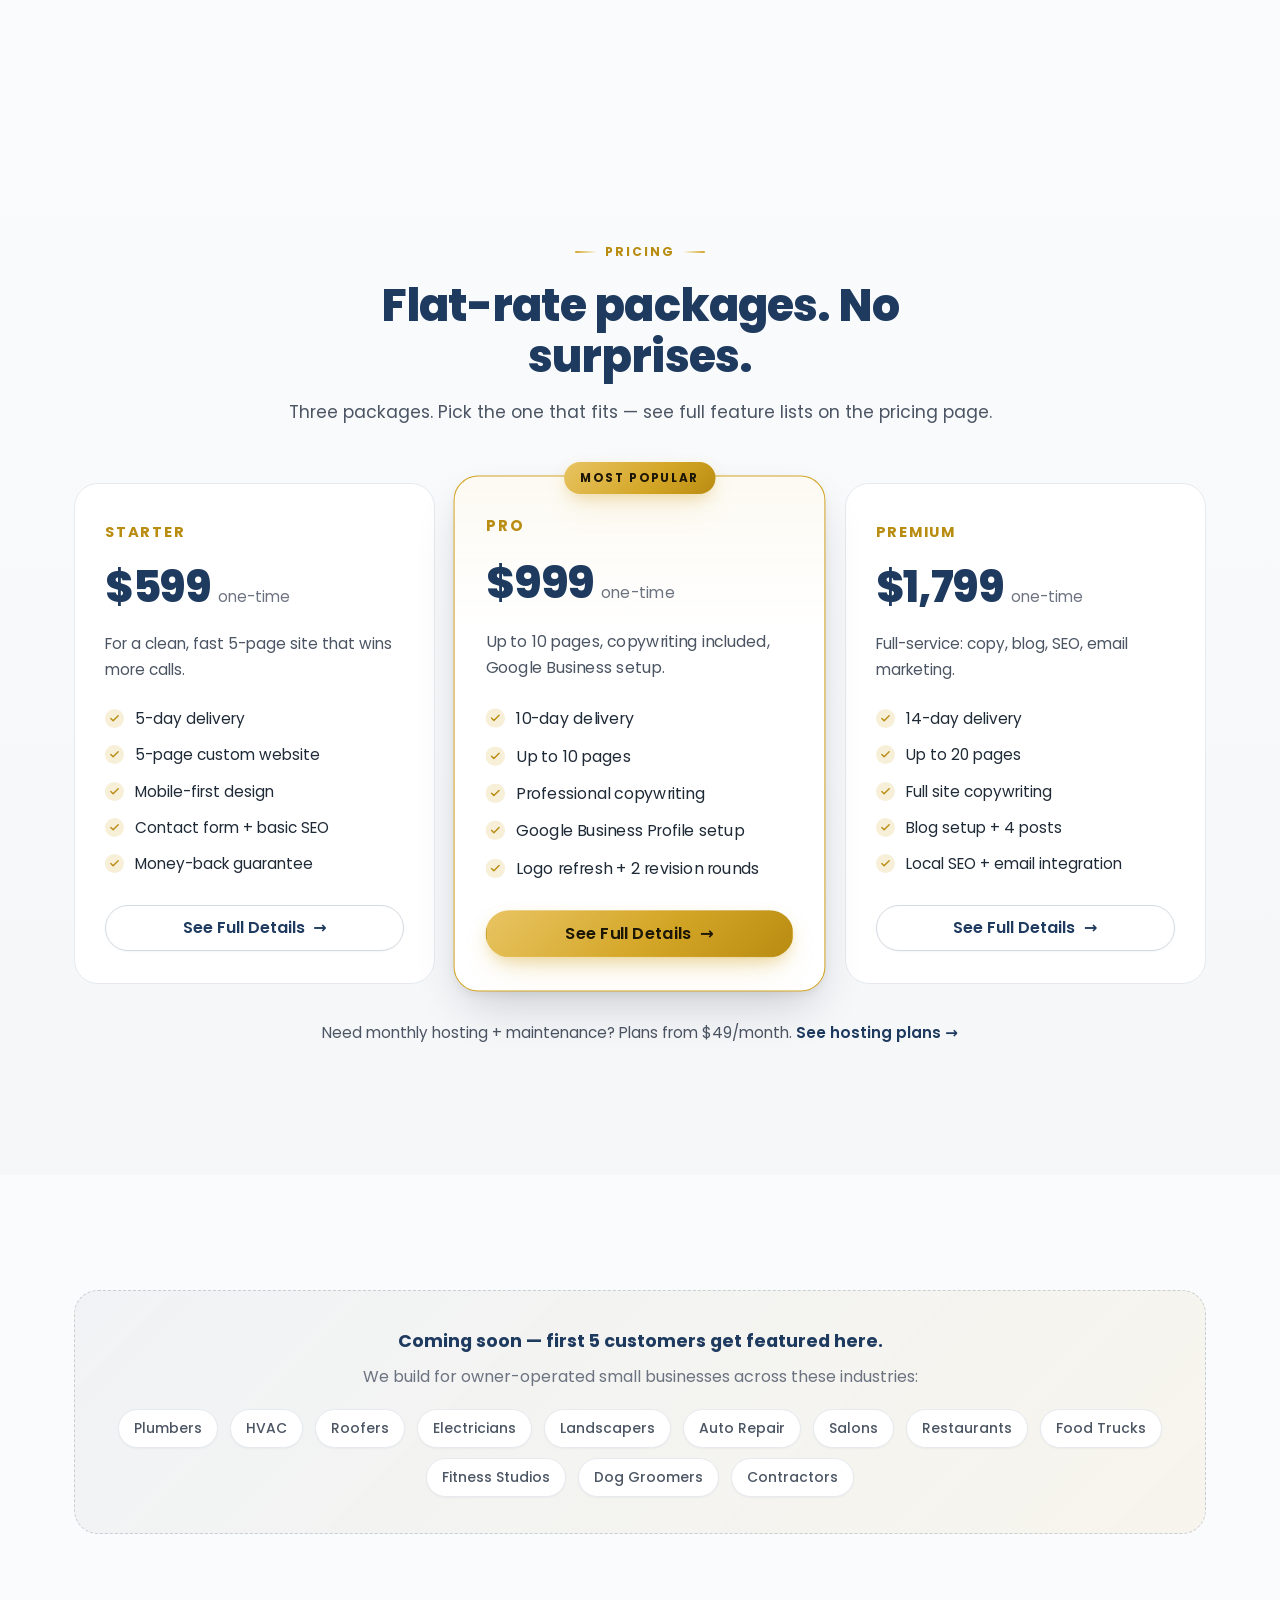
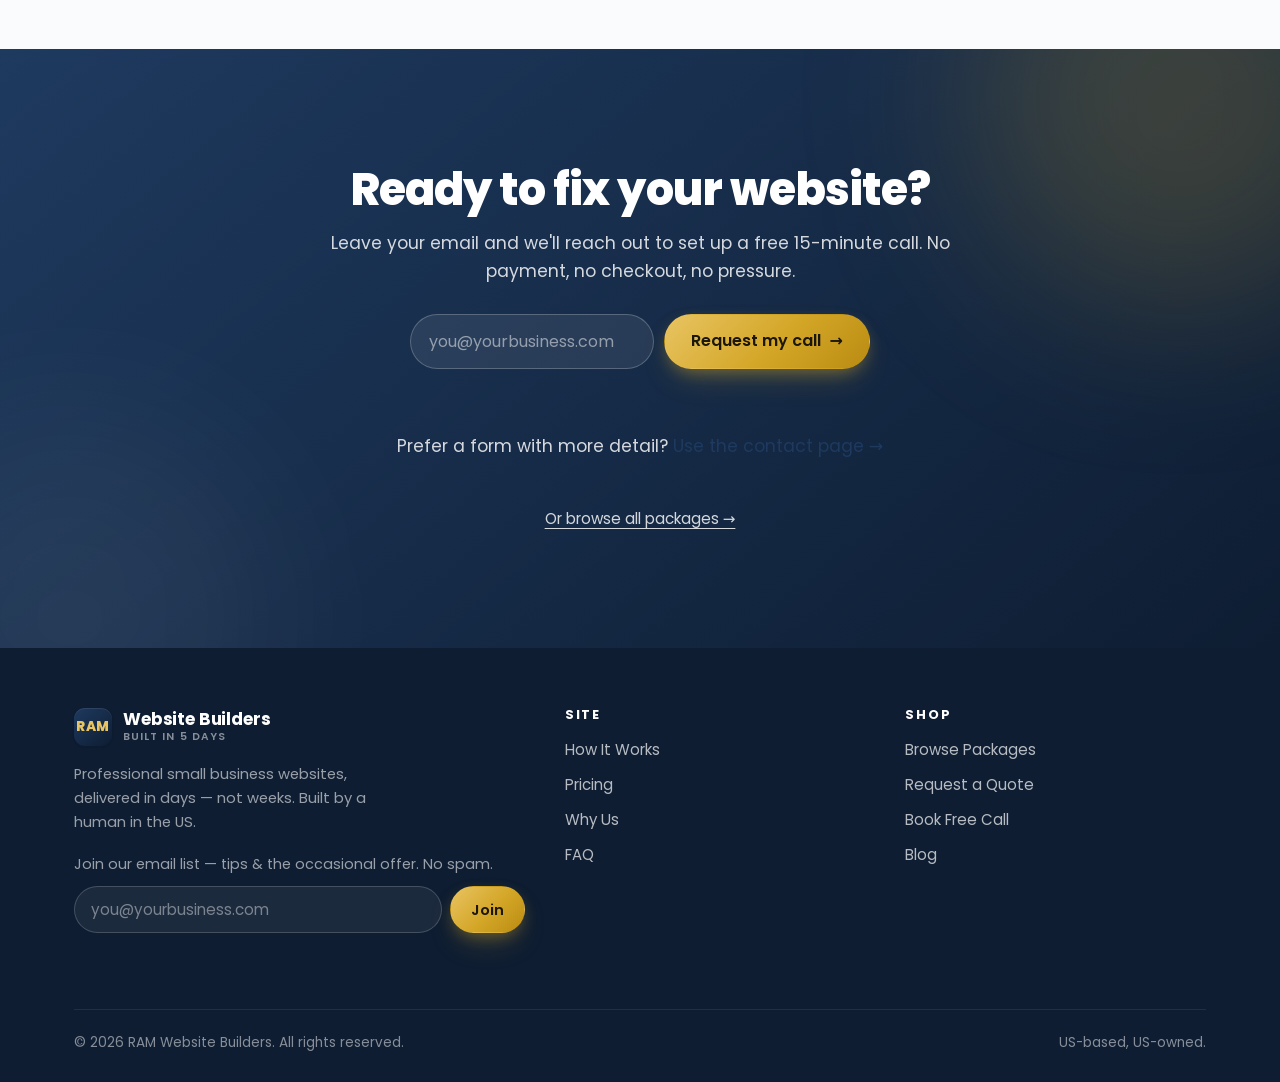
==== commit 0ce69e28: "Polish site styling and add on-site free-call email capture Refresh the shared stylesheet (refined c" ====
--- a/index.html
+++ b/index.html
@@ -12,7 +12,7 @@
 <link rel="preconnect" href="https://fonts.googleapis.com">
 <link rel="preconnect" href="https://fonts.gstatic.com" crossorigin>
 <link href="https://fonts.googleapis.com/css2?family=Poppins:wght@300;400;500;600;700;800&display=swap" rel="stylesheet">
-<link rel="stylesheet" href="/assets/style.css?v=3">
+<link rel="stylesheet" href="/assets/style.css?v=4">
 </head>
 <body>
 
@@ -177,8 +177,18 @@
 <section class="final-cta">
   <div class="container">
     <h2>Ready to fix your website?</h2>
-    <p>Book a free 15-minute call. No pressure, no upsell games.</p>
-    <a href="/contact/#book" class="btn btn-primary btn-arrow">Book My Free Call</a>
+    <p>Leave your email and we'll reach out to set up a free 15-minute call. No payment, no checkout, no pressure.</p>
+    <form class="cta-form" action="https://formsubmit.co/ajax/richard.harmon8976@gmail.com" method="POST"
+          data-mailform data-success="Got it — we'll email you shortly to set up your free call.">
+      <input type="hidden" name="_subject" value="New free-call request from ramwebsitebuilders.com (home page)">
+      <input type="hidden" name="_template" value="table">
+      <input type="hidden" name="_captcha" value="false">
+      <input type="text" name="_honey" class="form-hp" tabindex="-1" autocomplete="off" aria-hidden="true">
+      <input type="email" name="email" required autocomplete="email" placeholder="you@yourbusiness.com" aria-label="Your email address">
+      <button type="submit" class="btn btn-primary btn-arrow">Request my call</button>
+    </form>
+    <p class="form-status" role="status" aria-live="polite"></p>
+    <p class="cta-form-note">Prefer a form with more detail? <a href="/contact/#book">Use the contact page →</a></p>
     <div><a href="https://ram-website-builders.myshopify.com/" class="secondary-link">Or browse all packages →</a></div>
   </div>
 </section>
@@ -237,6 +247,6 @@
   </div>
 </footer>
 
-<script src="/assets/main.js?v=3"></script>
+<script src="/assets/main.js?v=4"></script>
 </body>
 </html>
--- a/assets/style.css
+++ b/assets/style.css
@@ -1,25 +1,40 @@
 /* RAM Website Builders — shared styles */
 
 :root {
-  --navy: #1F3A5F;
-  --navy-dark: #152840;
+  /* Brand */
+  --navy: #1E3A5F;
+  --navy-dark: #14283F;
+  --navy-deep: #0E1D32;
   --gold: #D4A627;
   --gold-light: #E8C462;
-  --bg: #FBFCFD;
-  --text: #1F2937;
+  --gold-dark: #B98C12;
+
+  /* Surfaces */
+  --bg: #FAFBFC;
+  --bg-alt: #F3F6F9;
+  --card: #FFFFFF;
+  --border: #E6EAEF;
+  --border-strong: #D4DAE2;
+
+  /* Text */
+  --text: #1F2A37;
+  --text-soft: #4B5563;
   --text-light: #6B7280;
-  --card: #FFFFFF;
-  --border: #E5E7EB;
-
-  --radius: 14px;
-  --radius-lg: 22px;
-  --shadow-sm: 0 1px 2px rgba(15, 23, 42, .04), 0 1px 3px rgba(15, 23, 42, .04);
-  --shadow: 0 6px 24px -8px rgba(15, 23, 42, .10), 0 2px 6px -2px rgba(15, 23, 42, .05);
-  --shadow-lg: 0 24px 48px -12px rgba(15, 23, 42, .18);
-  --shadow-gold: 0 14px 32px -10px rgba(212, 166, 39, .45);
+
+  /* Shape */
+  --radius-sm: 10px;
+  --radius: 16px;
+  --radius-lg: 24px;
+
+  /* Shadows — layered & soft */
+  --shadow-xs: 0 1px 2px rgba(16, 24, 40, .04);
+  --shadow-sm: 0 1px 2px rgba(16, 24, 40, .05), 0 1px 3px rgba(16, 24, 40, .05);
+  --shadow: 0 2px 6px -1px rgba(16, 24, 40, .06), 0 8px 24px -8px rgba(16, 24, 40, .12);
+  --shadow-lg: 0 4px 10px -2px rgba(16, 24, 40, .08), 0 22px 48px -12px rgba(16, 24, 40, .20);
+  --shadow-gold: 0 6px 16px -4px rgba(212, 166, 39, .40), 0 14px 32px -10px rgba(212, 166, 39, .30);
 
   --container: 1180px;
-  --section-pad: clamp(56px, 9vw, 112px);
+  --section-pad: clamp(56px, 9vw, 116px);
   --ease: cubic-bezier(.2, .8, .2, 1);
 }
 
@@ -29,11 +44,15 @@
 
 body {
   margin: 0;
-  font-family: 'Poppins', system-ui, -apple-system, Segoe UI, Roboto, sans-serif;
+  font-family: 'Poppins', system-ui, -apple-system, "Segoe UI", Roboto, sans-serif;
   font-weight: 400;
-  line-height: 1.6;
+  line-height: 1.65;
   color: var(--text);
-  background: var(--bg);
+  background-color: var(--bg);
+  background-image:
+    radial-gradient(640px circle at 88% -2%, rgba(212, 166, 39, .07), transparent 60%),
+    radial-gradient(720px circle at 4% 0%, rgba(30, 58, 95, .055), transparent 55%);
+  background-repeat: no-repeat;
   -webkit-font-smoothing: antialiased;
   text-rendering: optimizeLegibility;
 }
@@ -45,20 +64,30 @@
   text-decoration: none;
   transition: color .2s var(--ease);
 }
-a:hover { color: var(--gold); }
-
-h1, h2, h3, h4 {
+a:hover { color: var(--gold-dark); }
+
+::selection { background: rgba(212, 166, 39, .25); }
+
+h1, h2, h3, h4, h5 {
   font-weight: 800;
-  letter-spacing: -0.02em;
-  color: var(--navy);
-  line-height: 1.15;
+  letter-spacing: -0.022em;
+  color: var(--navy);
+  line-height: 1.14;
   margin: 0 0 .6em;
 }
-h1 { font-size: clamp(2.25rem, 5.4vw, 4rem); }
-h2 { font-size: clamp(1.75rem, 3.6vw, 2.75rem); }
+h1 { font-size: clamp(2.3rem, 5.4vw, 4rem); }
+h2 { font-size: clamp(1.8rem, 3.6vw, 2.8rem); }
 h3 { font-size: clamp(1.2rem, 2vw, 1.45rem); }
 
 p { margin: 0 0 1em; }
+
+strong { font-weight: 700; }
+
+:focus-visible {
+  outline: 3px solid rgba(212, 166, 39, .55);
+  outline-offset: 2px;
+  border-radius: 4px;
+}
 
 .container {
   width: 100%;
@@ -70,17 +99,35 @@
 section { padding: var(--section-pad) 0; }
 
 .eyebrow {
-  display: inline-block;
-  font-size: .8rem;
+  display: inline-flex;
+  align-items: center;
+  gap: 8px;
+  font-size: .76rem;
   font-weight: 700;
-  letter-spacing: .14em;
+  letter-spacing: .16em;
   text-transform: uppercase;
-  color: var(--gold);
+  color: var(--gold-dark);
   margin-bottom: 18px;
 }
+.eyebrow::before {
+  content: "";
+  width: 22px;
+  height: 2px;
+  border-radius: 2px;
+  background: linear-gradient(90deg, var(--gold), transparent);
+}
+.section-head .eyebrow { justify-content: center; }
+.section-head .eyebrow::after {
+  content: "";
+  width: 22px;
+  height: 2px;
+  border-radius: 2px;
+  background: linear-gradient(90deg, transparent, var(--gold));
+}
 
 .section-head { text-align: center; max-width: 720px; margin: 0 auto 56px; }
-.section-head p { color: var(--text-light); font-size: 1.075rem; }
+.section-head h2 { margin-bottom: .35em; }
+.section-head p { color: var(--text-soft); font-size: 1.08rem; }
 
 .muted { color: var(--text-light); }
 .center { text-align: center; }
@@ -89,41 +136,44 @@
 .btn {
   display: inline-flex;
   align-items: center;
-  gap: .5em;
+  justify-content: center;
+  gap: .55em;
   font-family: inherit;
   font-weight: 600;
   font-size: 1rem;
   padding: 14px 26px;
   border-radius: 999px;
-  border: 2px solid transparent;
+  border: 1.5px solid transparent;
   cursor: pointer;
-  transition: transform .2s var(--ease), box-shadow .2s var(--ease), background .2s var(--ease), color .2s var(--ease), border-color .2s var(--ease);
+  transition: transform .2s var(--ease), box-shadow .25s var(--ease), background .2s var(--ease), color .2s var(--ease), border-color .2s var(--ease);
   white-space: nowrap;
   line-height: 1;
 }
-.btn:hover { transform: translateY(-1px); }
+.btn:hover { transform: translateY(-2px); }
 .btn:active { transform: translateY(0); }
 
 .btn-primary {
-  background: var(--gold);
+  background: linear-gradient(135deg, var(--gold-light), var(--gold) 55%, var(--gold-dark));
   color: #1c1605;
   box-shadow: var(--shadow-gold);
 }
-.btn-primary:hover { background: var(--gold-light); color: #1c1605; }
+.btn-primary:hover { filter: brightness(1.05); box-shadow: 0 10px 22px -4px rgba(212, 166, 39, .5), 0 18px 40px -10px rgba(212, 166, 39, .34); color: #1c1605; }
 
 .btn-secondary {
-  background: transparent;
-  color: var(--navy);
-  border-color: var(--navy);
-}
-.btn-secondary:hover { background: var(--navy); color: #fff; }
+  background: var(--card);
+  color: var(--navy);
+  border-color: var(--border-strong);
+  box-shadow: var(--shadow-xs);
+}
+.btn-secondary:hover { background: var(--navy); color: #fff; border-color: var(--navy); box-shadow: var(--shadow); }
 
 .btn-ghost {
   background: transparent;
   color: var(--navy);
-  padding: 10px 14px;
-}
-.btn-ghost:hover { color: var(--gold); }
+  padding: 10px 16px;
+}
+.btn-ghost:hover { color: var(--gold-dark); transform: none; }
+.btn-ghost.btn-arrow:hover { transform: translateY(-1px); }
 
 .btn-on-dark {
   background: #fff;
@@ -136,28 +186,32 @@
   display: inline-block;
   transition: transform .2s var(--ease);
 }
-.btn-arrow:hover::after { transform: translateX(3px); }
+.btn-arrow:hover::after { transform: translateX(4px); }
+
+.btn-sm { padding: 11px 20px; font-size: .92rem; }
+.btn-lg { padding: 16px 32px; font-size: 1.06rem; }
 
 /* ---------- Navigation ---------- */
 .nav {
   position: sticky;
   top: 0;
   z-index: 50;
-  background: rgba(251, 252, 253, 0.78);
-  backdrop-filter: saturate(180%) blur(14px);
-  -webkit-backdrop-filter: saturate(180%) blur(14px);
+  background: rgba(250, 251, 252, 0.72);
+  backdrop-filter: saturate(180%) blur(16px);
+  -webkit-backdrop-filter: saturate(180%) blur(16px);
   border-bottom: 1px solid transparent;
-  transition: border-color .2s var(--ease), background .2s var(--ease);
+  transition: border-color .25s var(--ease), background .25s var(--ease), box-shadow .25s var(--ease);
 }
 .nav.scrolled {
-  background: rgba(251, 252, 253, 0.92);
+  background: rgba(250, 251, 252, 0.92);
   border-bottom-color: var(--border);
+  box-shadow: var(--shadow-sm);
 }
 .nav-inner {
   display: flex;
   align-items: center;
   justify-content: space-between;
-  padding: 16px 24px;
+  padding: 14px 24px;
   max-width: var(--container);
   margin: 0 auto;
   gap: 16px;
@@ -165,42 +219,51 @@
 .brand {
   display: flex;
   align-items: center;
-  gap: 10px;
+  gap: 11px;
   font-weight: 800;
   color: var(--navy);
   letter-spacing: -0.01em;
 }
 .brand-mark {
-  width: 36px; height: 36px;
-  border-radius: 10px;
-  background: linear-gradient(135deg, var(--navy), var(--navy-dark));
-  color: var(--gold);
+  width: 38px; height: 38px;
+  border-radius: 11px;
+  background: linear-gradient(140deg, var(--navy), var(--navy-deep));
+  color: var(--gold-light);
   display: grid; place-items: center;
   font-weight: 800;
-  font-size: 14px;
-  letter-spacing: .02em;
-  box-shadow: var(--shadow-sm);
+  font-size: 13.5px;
+  letter-spacing: .04em;
+  box-shadow: var(--shadow-sm), inset 0 1px 0 rgba(255, 255, 255, .08);
 }
 .brand-text { display: flex; flex-direction: column; line-height: 1; }
-.brand-text strong { font-size: 1.05rem; }
-.brand-text span { font-size: .68rem; color: var(--text-light); font-weight: 500; letter-spacing: .08em; text-transform: uppercase; margin-top: 3px; }
+.brand-text strong { font-size: 1.06rem; }
+.brand-text span { font-size: .66rem; color: var(--text-light); font-weight: 600; letter-spacing: .1em; text-transform: uppercase; margin-top: 4px; }
 
 .nav-links {
   display: flex;
   align-items: center;
-  gap: 6px;
+  gap: 4px;
   list-style: none;
   padding: 0; margin: 0;
 }
 .nav-links a {
-  color: var(--text);
+  color: var(--text-soft);
   font-weight: 500;
-  font-size: .96rem;
+  font-size: .95rem;
   padding: 8px 14px;
   border-radius: 8px;
-}
-.nav-links a:hover { color: var(--navy); background: rgba(31, 58, 95, 0.06); }
-.nav-links a.active { color: var(--navy); }
+  position: relative;
+}
+.nav-links a:hover { color: var(--navy); background: rgba(30, 58, 95, 0.06); }
+.nav-links a.active { color: var(--navy); font-weight: 600; }
+.nav-links a.active::after {
+  content: "";
+  position: absolute;
+  left: 14px; right: 14px; bottom: 2px;
+  height: 2px;
+  border-radius: 2px;
+  background: var(--gold);
+}
 
 .nav-cta { margin-left: 8px; padding: 11px 20px; font-size: .92rem; }
 
@@ -211,7 +274,9 @@
   padding: 8px;
   cursor: pointer;
   color: var(--navy);
-}
+  border-radius: 8px;
+}
+.nav-toggle:hover { background: rgba(30, 58, 95, 0.06); }
 .nav-toggle svg { width: 26px; height: 26px; }
 
 @media (max-width: 880px) {
@@ -223,39 +288,40 @@
     position: absolute;
     top: 100%; left: 0; right: 0;
     background: #fff;
-    padding: 16px;
-    gap: 4px;
+    padding: 14px;
+    gap: 2px;
     border-bottom: 1px solid var(--border);
     box-shadow: var(--shadow);
   }
-  .nav.open .nav-links a { padding: 12px 16px; width: 100%; }
-  .nav.open .nav-cta { display: inline-flex; margin: 8px 16px 4px; }
+  .nav.open .nav-links a { padding: 13px 16px; width: 100%; }
+  .nav.open .nav-links a.active::after { display: none; }
+  .nav.open .nav-cta { display: inline-flex; margin: 10px 16px 6px; }
 }
 
 /* ---------- Hero ---------- */
 .hero {
   position: relative;
   overflow: hidden;
-  padding-top: clamp(56px, 8vw, 100px);
-  padding-bottom: clamp(56px, 8vw, 100px);
+  padding-top: clamp(56px, 8vw, 104px);
+  padding-bottom: clamp(56px, 8vw, 104px);
 }
 .hero::before, .hero::after {
   content: "";
   position: absolute;
   border-radius: 50%;
-  filter: blur(80px);
+  filter: blur(84px);
   z-index: 0;
   pointer-events: none;
 }
 .hero::before {
-  width: 520px; height: 520px;
-  background: radial-gradient(circle, rgba(212,166,39,0.22), transparent 70%);
-  top: -160px; right: -120px;
+  width: 540px; height: 540px;
+  background: radial-gradient(circle, rgba(212,166,39,0.24), transparent 70%);
+  top: -170px; right: -130px;
 }
 .hero::after {
-  width: 460px; height: 460px;
-  background: radial-gradient(circle, rgba(31,58,95,0.16), transparent 70%);
-  bottom: -200px; left: -160px;
+  width: 480px; height: 480px;
+  background: radial-gradient(circle, rgba(30,58,95,0.18), transparent 70%);
+  bottom: -210px; left: -170px;
 }
 .hero-inner {
   position: relative;
@@ -264,6 +330,7 @@
   max-width: 880px;
   margin: 0 auto;
 }
+.hero h1 { margin-bottom: .4em; }
 .hero h1 .underlined {
   position: relative;
   display: inline-block;
@@ -272,22 +339,21 @@
 .hero h1 .underlined::after {
   content: "";
   position: absolute;
-  left: 0; right: 0;
-  bottom: 6px;
-  height: 14px;
-  background: var(--gold);
-  opacity: .35;
-  border-radius: 4px;
+  left: -2px; right: -2px;
+  bottom: 4px;
+  height: 16px;
+  background: linear-gradient(90deg, rgba(212,166,39,.5), rgba(212,166,39,.28));
+  border-radius: 6px;
   z-index: -1;
 }
 .hero-sub {
-  font-size: clamp(1.05rem, 1.5vw, 1.25rem);
-  color: var(--text-light);
+  font-size: clamp(1.06rem, 1.5vw, 1.26rem);
+  color: var(--text-soft);
   max-width: 680px;
   margin: 0 auto 14px;
 }
 .hero-meta {
-  font-size: .95rem;
+  font-size: .94rem;
   color: var(--text-light);
   margin-bottom: 36px;
 }
@@ -300,34 +366,47 @@
 
 /* ---------- Trust bar ---------- */
 .trustbar {
-  padding: 28px 0 48px;
+  padding: 24px 0 48px;
   position: relative;
   z-index: 1;
 }
 .trustbar-grid {
   display: grid;
   grid-template-columns: repeat(4, 1fr);
-  gap: 24px;
-  background: #fff;
+  gap: 16px;
+  background: linear-gradient(180deg, #fff, #fcfdfe);
   border: 1px solid var(--border);
   border-radius: var(--radius-lg);
-  padding: 28px 24px;
+  padding: 30px 24px;
   box-shadow: var(--shadow);
   text-align: center;
 }
+.trust-stat { position: relative; }
+.trust-stat + .trust-stat::before {
+  content: "";
+  position: absolute;
+  left: -8px; top: 50%; transform: translateY(-50%);
+  width: 1px; height: 38px;
+  background: var(--border);
+}
 .trust-stat strong {
   display: block;
-  font-size: clamp(1.6rem, 2.6vw, 2.1rem);
+  font-size: clamp(1.65rem, 2.6vw, 2.15rem);
   color: var(--navy);
   font-weight: 800;
   line-height: 1;
-  margin-bottom: 6px;
-  letter-spacing: -0.02em;
-}
-.trust-stat span { color: var(--text-light); font-size: .92rem; }
+  margin-bottom: 7px;
+  letter-spacing: -0.025em;
+}
+.trust-stat span { color: var(--text-light); font-size: .9rem; }
 
 @media (max-width: 720px) {
-  .trustbar-grid { grid-template-columns: repeat(2, 1fr); }
+  .trustbar-grid { grid-template-columns: repeat(2, 1fr); gap: 24px 16px; }
+  .trust-stat:nth-child(3)::before { display: none; }
+}
+@media (max-width: 380px) {
+  .trustbar-grid { grid-template-columns: 1fr; }
+  .trust-stat + .trust-stat::before { display: none; }
 }
 
 /* ---------- Step cards ---------- */
@@ -340,26 +419,38 @@
   background: var(--card);
   border: 1px solid var(--border);
   border-radius: var(--radius);
-  padding: 28px 24px 26px;
+  padding: 30px 26px 28px;
   transition: transform .25s var(--ease), box-shadow .25s var(--ease), border-color .25s var(--ease);
   position: relative;
   overflow: hidden;
 }
-.step:hover { transform: translateY(-4px); box-shadow: var(--shadow-lg); border-color: rgba(31,58,95,.18); }
+.step::after {
+  content: "";
+  position: absolute;
+  inset: 0 0 auto 0;
+  height: 3px;
+  background: linear-gradient(90deg, var(--gold), var(--gold-light));
+  transform: scaleX(0);
+  transform-origin: 0 50%;
+  transition: transform .3s var(--ease);
+}
+.step:hover { transform: translateY(-5px); box-shadow: var(--shadow-lg); border-color: var(--border-strong); }
+.step:hover::after { transform: scaleX(1); }
 .step-num {
   display: inline-flex;
   align-items: center; justify-content: center;
-  width: 44px; height: 44px;
-  border-radius: 12px;
-  background: linear-gradient(135deg, var(--navy), var(--navy-dark));
-  color: var(--gold);
+  width: 46px; height: 46px;
+  border-radius: 13px;
+  background: linear-gradient(140deg, var(--navy), var(--navy-deep));
+  color: var(--gold-light);
   font-weight: 800;
   font-size: 1rem;
   margin-bottom: 18px;
   letter-spacing: -0.02em;
+  box-shadow: var(--shadow-sm), inset 0 1px 0 rgba(255,255,255,.08);
 }
 .step h3 { margin-bottom: 8px; }
-.step p { color: var(--text-light); margin: 0; font-size: .96rem; }
+.step p { color: var(--text-soft); margin: 0; font-size: .96rem; }
 
 @media (max-width: 980px) { .steps { grid-template-columns: repeat(2, 1fr); } }
 @media (max-width: 540px) { .steps { grid-template-columns: 1fr; } }
@@ -378,62 +469,67 @@
   padding: 36px 30px 32px;
   display: flex;
   flex-direction: column;
-  transition: transform .25s var(--ease), box-shadow .25s var(--ease);
+  transition: transform .25s var(--ease), box-shadow .25s var(--ease), border-color .25s var(--ease);
   position: relative;
 }
-.tier:hover { transform: translateY(-4px); box-shadow: var(--shadow-lg); }
+.tier:hover { transform: translateY(-5px); box-shadow: var(--shadow-lg); border-color: var(--border-strong); }
 .tier.featured {
-  border: 2px solid var(--gold);
-  transform: scale(1.025);
+  border: 1.5px solid var(--gold);
+  transform: scale(1.03);
   box-shadow: var(--shadow-lg);
   z-index: 1;
-}
-.tier.featured:hover { transform: scale(1.025) translateY(-4px); }
+  background:
+    linear-gradient(180deg, rgba(212,166,39,.06), transparent 30%),
+    var(--card);
+}
+.tier.featured:hover { transform: scale(1.03) translateY(-5px); }
 .tier-badge {
   position: absolute;
   top: -14px; left: 50%; transform: translateX(-50%);
-  background: var(--gold);
+  background: linear-gradient(135deg, var(--gold-light), var(--gold) 60%, var(--gold-dark));
   color: #1c1605;
   font-weight: 700;
-  font-size: .75rem;
+  font-size: .72rem;
+  letter-spacing: .14em;
+  text-transform: uppercase;
+  padding: 6px 16px;
+  border-radius: 999px;
+  box-shadow: var(--shadow-gold);
+  white-space: nowrap;
+}
+.tier-name {
+  font-size: .92rem;
+  color: var(--gold-dark);
+  font-weight: 700;
+  margin-bottom: 8px;
   letter-spacing: .12em;
   text-transform: uppercase;
-  padding: 6px 14px;
-  border-radius: 999px;
-  box-shadow: var(--shadow-gold);
-}
-.tier-name {
-  font-size: 1.05rem;
-  color: var(--navy);
-  font-weight: 700;
-  margin-bottom: 6px;
-  letter-spacing: .02em;
 }
 .tier-price {
   display: flex;
   align-items: baseline;
-  gap: 6px;
-  margin-bottom: 6px;
+  gap: 7px;
+  margin-bottom: 8px;
 }
 .tier-price strong {
-  font-size: 2.6rem;
+  font-size: 2.7rem;
   color: var(--navy);
   font-weight: 800;
-  letter-spacing: -0.02em;
-}
-.tier-price span { color: var(--text-light); font-size: .95rem; }
-.tier-tagline { color: var(--text-light); margin-bottom: 22px; font-size: .95rem; }
+  letter-spacing: -0.03em;
+}
+.tier-price span { color: var(--text-light); font-size: .94rem; }
+.tier-tagline { color: var(--text-soft); margin-bottom: 24px; font-size: .96rem; }
 .tier ul {
   list-style: none;
   padding: 0; margin: 0 0 28px;
   display: flex;
   flex-direction: column;
-  gap: 10px;
+  gap: 11px;
   flex: 1;
 }
 .tier li {
   display: flex;
-  gap: 10px;
+  gap: 11px;
   align-items: flex-start;
   color: var(--text);
   font-size: .96rem;
@@ -442,23 +538,23 @@
   content: "";
   display: inline-block;
   flex-shrink: 0;
-  width: 18px; height: 18px;
+  width: 19px; height: 19px;
   margin-top: 3px;
   border-radius: 50%;
-  background: rgba(212,166,39,0.18) url("data:image/svg+xml;utf8,<svg xmlns='http://www.w3.org/2000/svg' viewBox='0 0 24 24' fill='none' stroke='%23D4A627' stroke-width='3' stroke-linecap='round' stroke-linejoin='round'><polyline points='20 6 9 17 4 12'/></svg>") center / 11px no-repeat;
-}
-.tier .btn { width: 100%; justify-content: center; }
+  background: rgba(212,166,39,0.18) url("data:image/svg+xml;utf8,<svg xmlns='http://www.w3.org/2000/svg' viewBox='0 0 24 24' fill='none' stroke='%23B98C12' stroke-width='3' stroke-linecap='round' stroke-linejoin='round'><polyline points='20 6 9 17 4 12'/></svg>") center / 11px no-repeat;
+}
+.tier .btn { width: 100%; margin-top: auto; }
 
 @media (max-width: 980px) {
   .pricing { grid-template-columns: 1fr; max-width: 460px; margin: 0 auto; }
   .tier.featured { transform: none; }
-  .tier.featured:hover { transform: translateY(-4px); }
+  .tier.featured:hover { transform: translateY(-5px); }
 }
 
 .pricing-foot {
   text-align: center;
   margin-top: 36px;
-  color: var(--text-light);
+  color: var(--text-soft);
   font-size: .95rem;
 }
 
@@ -473,14 +569,14 @@
   background: #fff;
   border: 1px solid var(--border);
   border-radius: var(--radius);
-  padding: 22px;
-  transition: transform .2s var(--ease), box-shadow .2s var(--ease);
-}
-.hosting-card:hover { transform: translateY(-3px); box-shadow: var(--shadow); }
-.hosting-card h4 { margin: 0 0 4px; font-size: 1rem; color: var(--navy); }
-.hosting-card .price { font-weight: 800; color: var(--navy); font-size: 1.5rem; margin: 4px 0 8px; letter-spacing: -0.02em; }
-.hosting-card .price span { font-size: .9rem; color: var(--text-light); font-weight: 500; }
-.hosting-card p { color: var(--text-light); font-size: .9rem; margin: 0 0 14px; }
+  padding: 24px;
+  transition: transform .2s var(--ease), box-shadow .2s var(--ease), border-color .2s var(--ease);
+}
+.hosting-card:hover { transform: translateY(-4px); box-shadow: var(--shadow); border-color: var(--border-strong); }
+.hosting-card h4 { margin: 0 0 6px; font-size: 1rem; color: var(--navy); }
+.hosting-card .price { font-weight: 800; color: var(--navy); font-size: 1.55rem; margin: 4px 0 10px; letter-spacing: -0.025em; }
+.hosting-card .price span { font-size: .88rem; color: var(--text-light); font-weight: 500; }
+.hosting-card p { color: var(--text-soft); font-size: .9rem; margin: 0 0 14px; }
 .hosting-card a { font-weight: 600; font-size: .92rem; }
 @media (max-width: 800px) { .hosting { grid-template-columns: 1fr; } }
 
@@ -494,21 +590,21 @@
   background: var(--card);
   border: 1px solid var(--border);
   border-radius: var(--radius);
-  padding: 30px 26px;
+  padding: 32px 28px;
   transition: transform .25s var(--ease), box-shadow .25s var(--ease), border-color .25s var(--ease);
 }
-.why-card:hover { transform: translateY(-4px); box-shadow: var(--shadow-lg); border-color: rgba(31,58,95,.18); }
+.why-card:hover { transform: translateY(-5px); box-shadow: var(--shadow-lg); border-color: var(--border-strong); }
 .why-icon {
-  width: 48px; height: 48px;
-  border-radius: 12px;
-  background: rgba(212,166,39,0.12);
-  color: var(--gold);
+  width: 50px; height: 50px;
+  border-radius: 14px;
+  background: linear-gradient(140deg, rgba(212,166,39,0.18), rgba(212,166,39,0.08));
+  color: var(--gold-dark);
   display: grid; place-items: center;
-  margin-bottom: 18px;
+  margin-bottom: 20px;
 }
 .why-icon svg { width: 24px; height: 24px; }
-.why-card h3 { margin-bottom: 8px; font-size: 1.15rem; }
-.why-card p { color: var(--text-light); margin: 0; font-size: .96rem; }
+.why-card h3 { margin-bottom: 8px; font-size: 1.16rem; }
+.why-card p { color: var(--text-soft); margin: 0; font-size: .96rem; }
 
 @media (max-width: 900px) { .why-grid { grid-template-columns: repeat(2, 1fr); } }
 @media (max-width: 560px) { .why-grid { grid-template-columns: 1fr; } }
@@ -530,17 +626,23 @@
   font-size: .96rem;
 }
 .compare thead th {
-  background: rgba(31,58,95,0.04);
+  background: rgba(30,58,95,0.04);
   font-weight: 700;
   color: var(--navy);
   font-size: .92rem;
-}
-.compare th.ram { color: var(--gold); }
+  vertical-align: top;
+}
+.compare th.ram {
+  color: var(--gold-dark);
+  background: rgba(212,166,39,0.09);
+}
 .compare tr:last-child td { border-bottom: 0; }
-.compare td.ram { font-weight: 600; color: var(--navy); }
+.compare tbody tr:hover { background: rgba(30,58,95,0.02); }
+.compare td.ram { font-weight: 600; color: var(--navy); background: rgba(212,166,39,0.05); }
 .compare td:first-child { color: var(--text-light); font-size: .9rem; }
 @media (max-width: 720px) {
-  .compare th, .compare td { padding: 12px 12px; font-size: .88rem; }
+  .compare { overflow-x: auto; }
+  .compare th, .compare td { padding: 12px 12px; font-size: .85rem; }
 }
 
 /* ---------- FAQ ---------- */
@@ -557,7 +659,8 @@
   border-radius: var(--radius);
   transition: box-shadow .2s var(--ease), border-color .2s var(--ease);
 }
-.faqs details[open] { box-shadow: var(--shadow); border-color: rgba(31,58,95,.18); }
+.faqs details:hover { border-color: var(--border-strong); }
+.faqs details[open] { box-shadow: var(--shadow); border-color: var(--border-strong); }
 .faqs summary {
   cursor: pointer;
   padding: 22px 26px;
@@ -574,15 +677,16 @@
 .faqs summary::after {
   content: "+";
   font-size: 1.6rem;
-  color: var(--gold);
-  font-weight: 400;
-  transition: transform .2s var(--ease);
+  color: var(--gold-dark);
+  font-weight: 300;
+  transition: transform .25s var(--ease);
   line-height: 1;
-}
-.faqs details[open] summary::after { content: "−"; }
+  flex-shrink: 0;
+}
+.faqs details[open] summary::after { transform: rotate(45deg); }
 .faqs .faq-body {
   padding: 0 26px 22px;
-  color: var(--text-light);
+  color: var(--text-soft);
   font-size: .98rem;
 }
 
@@ -601,7 +705,7 @@
   width: 2px;
   background: linear-gradient(to bottom, var(--gold), rgba(212,166,39,.12));
 }
-.tl-item { position: relative; padding-bottom: 28px; padding-left: 22px; }
+.tl-item { position: relative; padding-bottom: 30px; padding-left: 24px; }
 .tl-item:last-child { padding-bottom: 0; }
 .tl-item::before {
   content: "";
@@ -611,62 +715,82 @@
   border-radius: 50%;
   background: #fff;
   border: 3px solid var(--gold);
+  box-shadow: 0 0 0 4px rgba(212,166,39,.12);
 }
 .tl-day {
-  font-size: .78rem;
+  font-size: .76rem;
   font-weight: 700;
-  color: var(--gold);
-  letter-spacing: .12em;
+  color: var(--gold-dark);
+  letter-spacing: .14em;
   text-transform: uppercase;
-  margin-bottom: 4px;
+  margin-bottom: 5px;
 }
 .tl-item h4 { margin: 0 0 4px; font-size: 1.08rem; }
-.tl-item p { color: var(--text-light); font-size: .95rem; margin: 0; }
+.tl-item p { color: var(--text-soft); font-size: .95rem; margin: 0; }
 
 /* ---------- Two-column split ---------- */
 .split {
   display: grid;
   grid-template-columns: 1fr 1fr;
-  gap: 40px;
+  gap: 32px;
 }
 .split-card {
   background: #fff;
   border: 1px solid var(--border);
   border-radius: var(--radius-lg);
   padding: 36px;
-}
-.split-card h3 { font-size: 1.25rem; margin-bottom: 14px; }
-.split-card ul { padding-left: 1.1em; color: var(--text-light); margin: 0; }
-.split-card li { margin-bottom: 8px; }
-@media (max-width: 820px) { .split { grid-template-columns: 1fr; } }
+  box-shadow: var(--shadow-sm);
+}
+.split-card h3 { font-size: 1.25rem; margin-bottom: 16px; }
+.split-card ul { padding: 0; margin: 0; list-style: none; }
+.split-card li {
+  margin-bottom: 12px;
+  padding-left: 26px;
+  position: relative;
+  color: var(--text-soft);
+}
+.split-card li:last-child { margin-bottom: 0; }
+.split-card li::before {
+  content: "";
+  position: absolute;
+  left: 0; top: 7px;
+  width: 16px; height: 16px;
+  border-radius: 50%;
+  background: rgba(212,166,39,0.18) url("data:image/svg+xml;utf8,<svg xmlns='http://www.w3.org/2000/svg' viewBox='0 0 24 24' fill='none' stroke='%23B98C12' stroke-width='3' stroke-linecap='round' stroke-linejoin='round'><polyline points='20 6 9 17 4 12'/></svg>") center / 10px no-repeat;
+}
+.split-card li strong { color: var(--navy); }
+@media (max-width: 820px) { .split { grid-template-columns: 1fr; gap: 20px; } }
 
 /* ---------- Social-proof teaser ---------- */
 .proof {
   text-align: center;
-  background: linear-gradient(135deg, rgba(31,58,95,0.04), rgba(212,166,39,0.06));
-  border: 1px dashed rgba(31,58,95,0.18);
+  background: linear-gradient(135deg, rgba(30,58,95,0.045), rgba(212,166,39,0.07));
+  border: 1px dashed rgba(30,58,95,0.2);
   border-radius: var(--radius-lg);
-  padding: 32px 28px;
+  padding: 36px 28px;
 }
 .proof strong { color: var(--navy); }
 .proof .industries {
-  display: flex; flex-wrap: wrap; justify-content: center; gap: 10px 14px;
-  margin-top: 16px;
+  display: flex; flex-wrap: wrap; justify-content: center; gap: 10px 12px;
+  margin-top: 18px;
 }
 .proof .industries span {
   display: inline-block;
   background: #fff;
   border: 1px solid var(--border);
-  color: var(--text);
-  padding: 6px 14px;
+  color: var(--text-soft);
+  padding: 7px 15px;
   border-radius: 999px;
-  font-size: .88rem;
+  font-size: .87rem;
   font-weight: 500;
-}
+  box-shadow: var(--shadow-xs);
+  transition: transform .15s var(--ease), color .15s var(--ease), border-color .15s var(--ease);
+}
+.proof .industries span:hover { transform: translateY(-2px); color: var(--navy); border-color: var(--border-strong); }
 
 /* ---------- Final CTA ---------- */
 .final-cta {
-  background: linear-gradient(135deg, var(--navy), var(--navy-dark));
+  background: linear-gradient(140deg, var(--navy), var(--navy-deep));
   color: #fff;
   text-align: center;
   position: relative;
@@ -676,51 +800,88 @@
   content: "";
   position: absolute;
   border-radius: 50%;
-  filter: blur(80px);
+  filter: blur(84px);
   pointer-events: none;
 }
-.final-cta::before { width: 400px; height: 400px; background: rgba(212,166,39,0.18); top: -150px; right: -100px; }
-.final-cta::after { width: 380px; height: 380px; background: rgba(255,255,255,0.06); bottom: -160px; left: -120px; }
-.final-cta .container { position: relative; z-index: 1; }
+.final-cta::before { width: 420px; height: 420px; background: rgba(212,166,39,0.2); top: -160px; right: -110px; }
+.final-cta::after { width: 400px; height: 400px; background: rgba(255,255,255,0.06); bottom: -170px; left: -130px; }
+.final-cta .container { position: relative; z-index: 1; max-width: 720px; }
 .final-cta h2 { color: #fff; margin-bottom: 14px; }
-.final-cta p { color: rgba(255,255,255,0.78); font-size: 1.075rem; margin-bottom: 28px; }
-.final-cta .btn { font-size: 1.05rem; padding: 16px 30px; }
+.final-cta p { color: rgba(255,255,255,0.82); font-size: 1.08rem; margin-bottom: 28px; }
+.final-cta .btn-secondary { background: transparent; color: #fff; border-color: rgba(255,255,255,.4); box-shadow: none; }
+.final-cta .btn-secondary:hover { background: #fff; color: var(--navy); border-color: #fff; }
 .final-cta .secondary-link {
   display: inline-block;
   margin-top: 18px;
-  color: rgba(255,255,255,0.85);
+  color: rgba(255,255,255,0.82);
   font-size: .95rem;
   text-decoration: underline;
   text-underline-offset: 4px;
 }
 .final-cta .secondary-link:hover { color: var(--gold-light); }
 
+/* Inline email-capture (request a call without leaving the page) */
+.cta-form {
+  display: flex;
+  gap: 10px;
+  max-width: 460px;
+  margin: 0 auto 4px;
+  flex-wrap: wrap;
+}
+.cta-form input[type="email"] {
+  flex: 1;
+  min-width: 0;
+  font-family: inherit;
+  font-size: 1rem;
+  padding: 14px 18px;
+  border-radius: 999px;
+  border: 1.5px solid rgba(255,255,255,0.22);
+  background: rgba(255,255,255,0.08);
+  color: #fff;
+}
+.cta-form input[type="email"]::placeholder { color: rgba(255,255,255,0.5); }
+.cta-form input[type="email"]:focus {
+  outline: none;
+  border-color: var(--gold-light);
+  background: rgba(255,255,255,0.12);
+  box-shadow: 0 0 0 3px rgba(212,166,39,.25);
+}
+.cta-form .btn { flex-shrink: 0; }
+.cta-form-note { color: rgba(255,255,255,0.6); font-size: .85rem; margin: 14px 0 0; }
+.final-cta .form-status { color: rgba(255,255,255,0.85); margin-top: 14px; }
+.final-cta .form-status.ok { color: var(--gold-light); font-weight: 600; }
+.final-cta .form-status.err { color: #fca5a5; font-weight: 600; }
+@media (max-width: 460px) {
+  .cta-form { flex-direction: column; }
+  .cta-form .btn { width: 100%; }
+}
+
 /* ---------- Footer ---------- */
 .footer {
-  background: #0f1d33;
+  background: var(--navy-deep);
   color: rgba(255,255,255,0.7);
-  padding: 56px 0 28px;
+  padding: 60px 0 28px;
   font-size: .94rem;
 }
 .footer-grid {
   display: grid;
-  grid-template-columns: 1.4fr 1fr 1fr;
+  grid-template-columns: 1.5fr 1fr 1fr;
   gap: 40px;
-  margin-bottom: 36px;
-}
-.footer .brand { color: #fff; margin-bottom: 14px; }
+  margin-bottom: 40px;
+}
+.footer .brand { color: #fff; margin-bottom: 16px; }
 .footer .brand-text strong { color: #fff; }
 .footer .brand-text span { color: rgba(255,255,255,0.5); }
-.footer p.tagline { color: rgba(255,255,255,0.55); font-size: .92rem; max-width: 320px; }
+.footer p.tagline { color: rgba(255,255,255,0.58); font-size: .92rem; max-width: 330px; }
 .footer h5 {
   color: #fff;
-  font-size: .82rem;
+  font-size: .8rem;
   font-weight: 700;
   text-transform: uppercase;
-  letter-spacing: .12em;
-  margin: 0 0 14px;
-}
-.footer ul { list-style: none; padding: 0; margin: 0; display: flex; flex-direction: column; gap: 8px; }
+  letter-spacing: .14em;
+  margin: 0 0 16px;
+}
+.footer ul { list-style: none; padding: 0; margin: 0; display: flex; flex-direction: column; gap: 10px; }
 .footer a { color: rgba(255,255,255,0.7); }
 .footer a:hover { color: var(--gold-light); }
 .footer-bottom {
@@ -741,20 +902,17 @@
 }
 
 /* ---------- Scroll reveal ---------- */
-.reveal { opacity: 0; transform: translateY(18px); transition: opacity .7s var(--ease), transform .7s var(--ease); }
+.reveal { opacity: 0; transform: translateY(20px); transition: opacity .7s var(--ease), transform .7s var(--ease); }
 .reveal.in { opacity: 1; transform: none; }
 
 /* ---------- Scroll-driven motion ---------- */
-/* Hero text gently shrinks + fades as you scroll past it */
 .hero-inner {
   will-change: transform, opacity;
   transform-origin: 50% 30%;
 }
-/* Soft parallax drift on the hero glow blobs */
 .hero::before { transform: translate3d(0, var(--hero-shift-1, 0), 0); }
 .hero::after  { transform: translate3d(0, var(--hero-shift-2, 0), 0); }
 
-/* Slim reading-progress bar pinned to the top of the page */
 .scroll-progress {
   position: fixed;
   top: 0; left: 0;
@@ -779,12 +937,12 @@
   background: #fff;
   border: 1px solid var(--border);
   border-radius: var(--radius-lg);
-  padding: clamp(24px, 4vw, 40px);
+  padding: clamp(24px, 4vw, 42px);
   box-shadow: var(--shadow);
   max-width: 640px;
   margin: 0 auto;
 }
-.form { display: flex; flex-direction: column; gap: 16px; }
+.form { display: flex; flex-direction: column; gap: 18px; }
 .form-row { display: grid; grid-template-columns: 1fr 1fr; gap: 16px; }
 @media (max-width: 540px) { .form-row { grid-template-columns: 1fr; } }
 .field { display: flex; flex-direction: column; gap: 6px; }
@@ -799,14 +957,14 @@
   font-family: inherit;
   font-size: 1rem;
   color: var(--text);
-  background: var(--bg);
-  border: 1px solid var(--border);
-  border-radius: 10px;
+  background: var(--bg-alt);
+  border: 1.5px solid var(--border);
+  border-radius: 11px;
   padding: 12px 14px;
   width: 100%;
   transition: border-color .2s var(--ease), box-shadow .2s var(--ease), background .2s var(--ease);
 }
-.field textarea { resize: vertical; min-height: 120px; }
+.field textarea { resize: vertical; min-height: 130px; }
 .field input:focus,
 .field textarea:focus {
   outline: none;
@@ -822,21 +980,21 @@
 .form-note { font-size: .85rem; color: var(--text-light); margin: 0; }
 
 /* Footer newsletter */
-.footer-newsletter { margin-top: 16px; }
-.footer-newsletter p { color: rgba(255,255,255,0.55); font-size: .9rem; margin: 0 0 10px; }
+.footer-newsletter { margin-top: 18px; }
+.footer-newsletter p { color: rgba(255,255,255,0.58); font-size: .9rem; margin: 0 0 10px; }
 .newsletter-form { display: flex; gap: 8px; flex-wrap: wrap; }
 .newsletter-form input[type="email"] {
   flex: 1;
   min-width: 0;
   font-family: inherit;
   font-size: .95rem;
-  padding: 11px 14px;
+  padding: 11px 16px;
   border-radius: 999px;
-  border: 1px solid rgba(255,255,255,0.18);
+  border: 1.5px solid rgba(255,255,255,0.18);
   background: rgba(255,255,255,0.06);
   color: #fff;
 }
-.newsletter-form input[type="email"]::placeholder { color: rgba(255,255,255,0.4); }
+.newsletter-form input[type="email"]::placeholder { color: rgba(255,255,255,0.42); }
 .newsletter-form input[type="email"]:focus {
   outline: none;
   border-color: var(--gold);
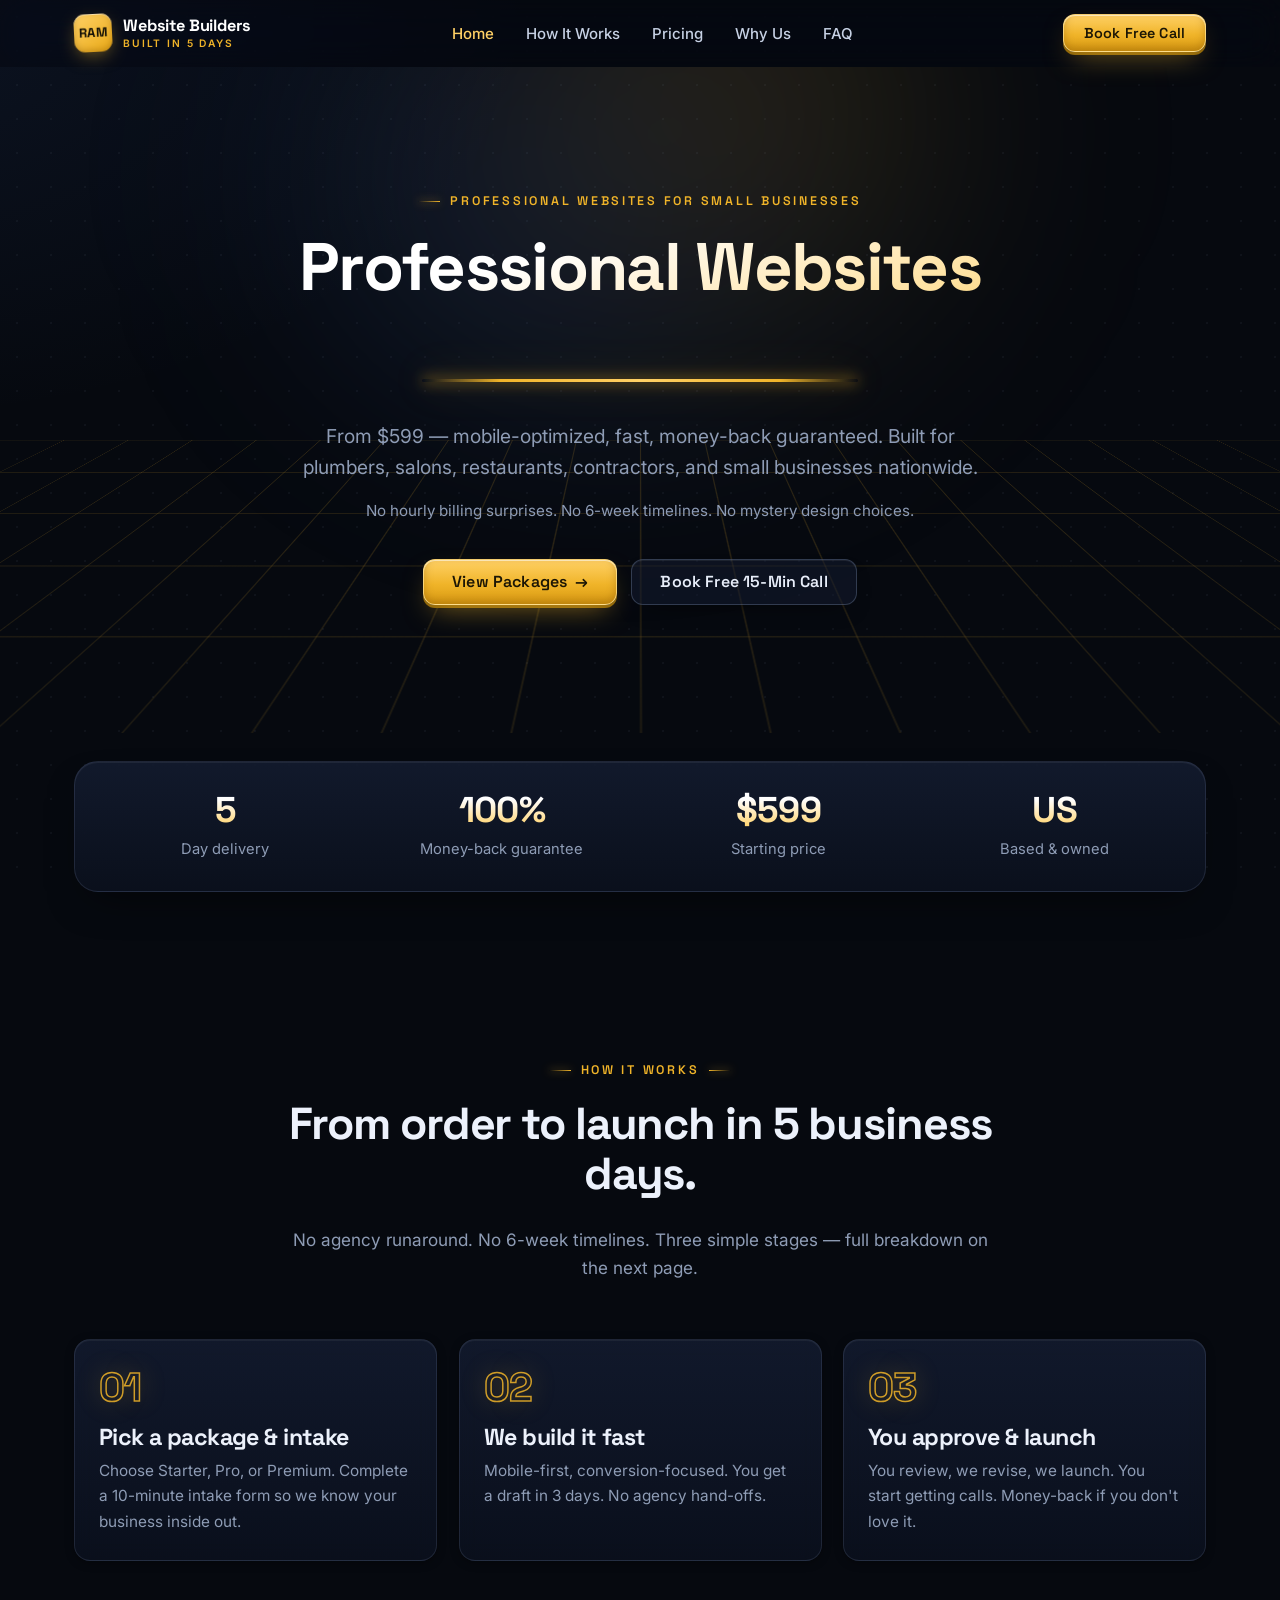
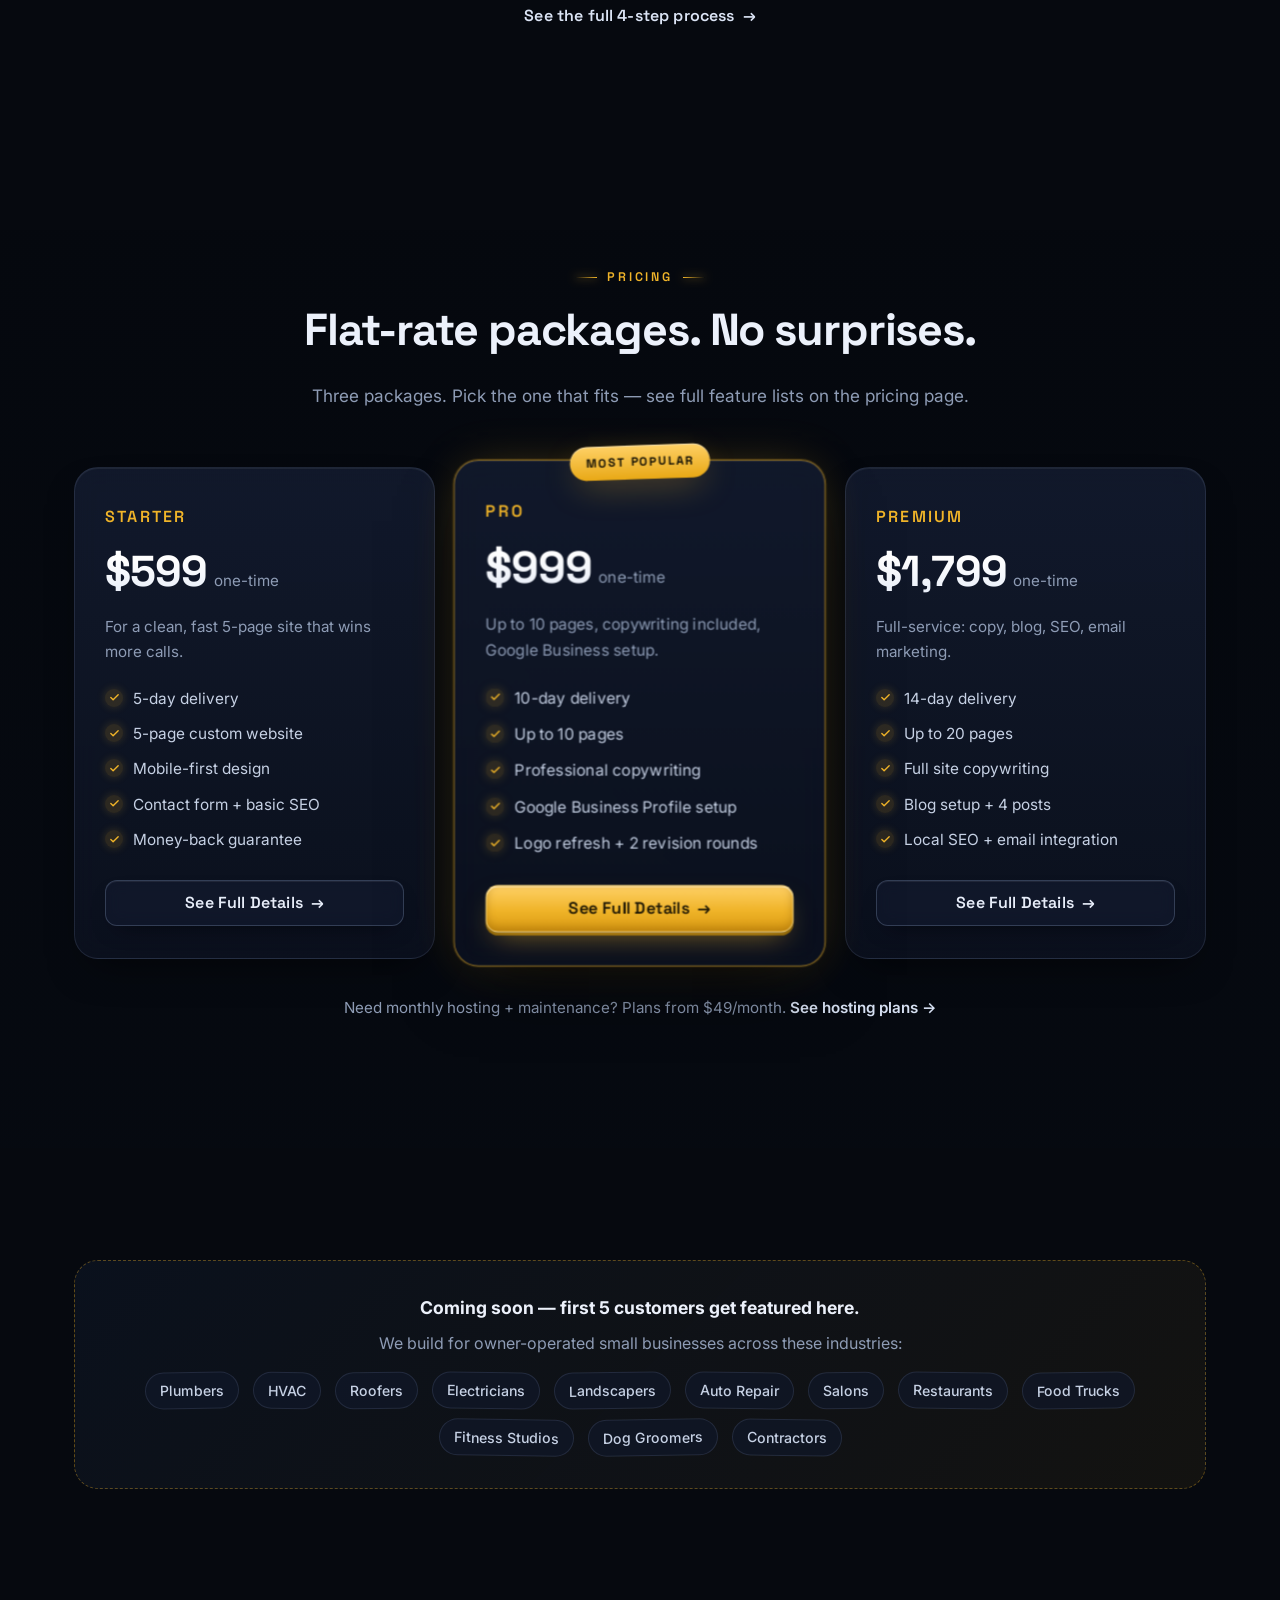
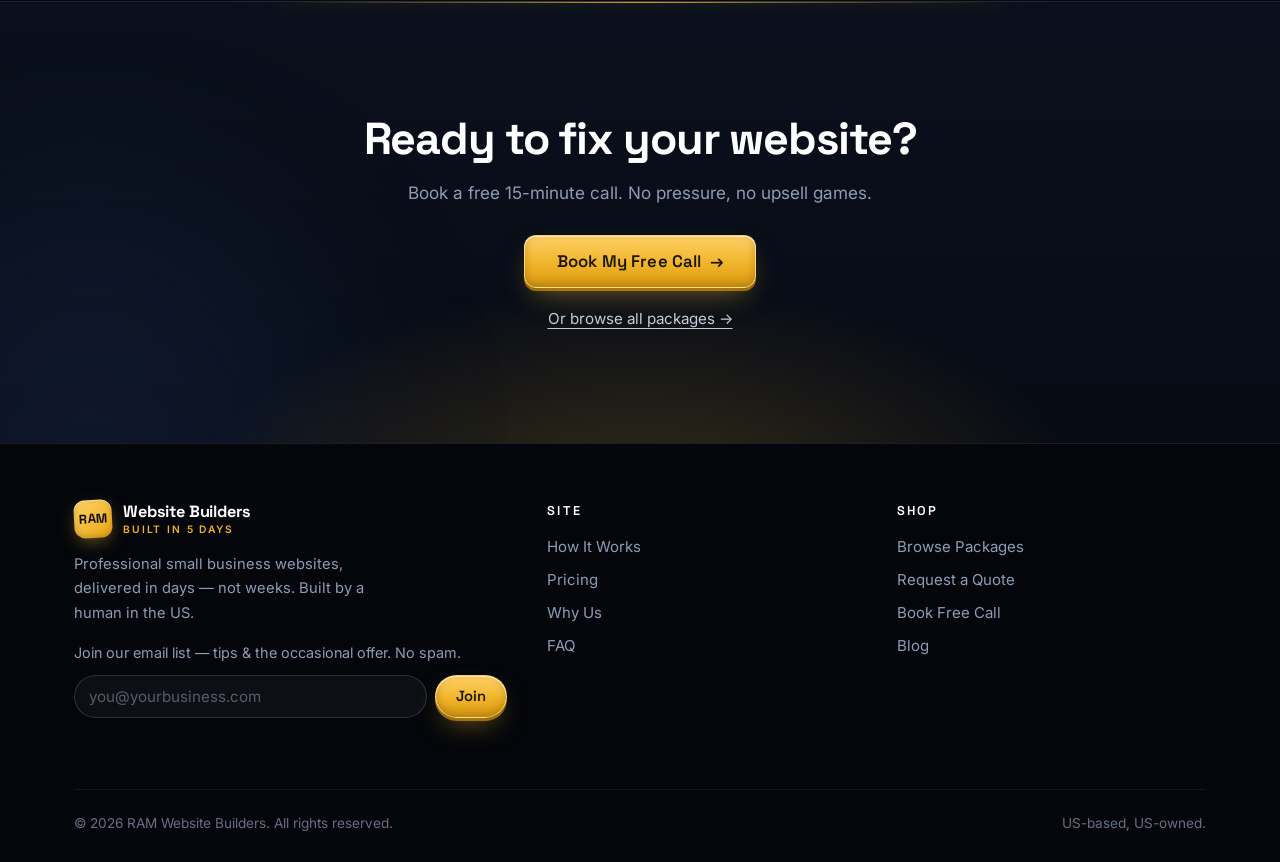
==== commit 404d129e: "Redesign: dark futuristic theme with 3D depth Full visual overhaul of the shared stylesheet: - Dark " ====
--- a/index.html
+++ b/index.html
@@ -11,7 +11,7 @@
 <meta name="twitter:card" content="summary_large_image">
 <link rel="preconnect" href="https://fonts.googleapis.com">
 <link rel="preconnect" href="https://fonts.gstatic.com" crossorigin>
-<link href="https://fonts.googleapis.com/css2?family=Poppins:wght@300;400;500;600;700;800&display=swap" rel="stylesheet">
+<link href="https://fonts.googleapis.com/css2?family=Space+Grotesk:wght@400;500;600;700&family=Inter:wght@400;500;600;700&display=swap" rel="stylesheet">
 <link rel="stylesheet" href="/assets/style.css?v=4">
 </head>
 <body>
@@ -177,18 +177,8 @@
 <section class="final-cta">
   <div class="container">
     <h2>Ready to fix your website?</h2>
-    <p>Leave your email and we'll reach out to set up a free 15-minute call. No payment, no checkout, no pressure.</p>
-    <form class="cta-form" action="https://formsubmit.co/ajax/richard.harmon8976@gmail.com" method="POST"
-          data-mailform data-success="Got it — we'll email you shortly to set up your free call.">
-      <input type="hidden" name="_subject" value="New free-call request from ramwebsitebuilders.com (home page)">
-      <input type="hidden" name="_template" value="table">
-      <input type="hidden" name="_captcha" value="false">
-      <input type="text" name="_honey" class="form-hp" tabindex="-1" autocomplete="off" aria-hidden="true">
-      <input type="email" name="email" required autocomplete="email" placeholder="you@yourbusiness.com" aria-label="Your email address">
-      <button type="submit" class="btn btn-primary btn-arrow">Request my call</button>
-    </form>
-    <p class="form-status" role="status" aria-live="polite"></p>
-    <p class="cta-form-note">Prefer a form with more detail? <a href="/contact/#book">Use the contact page →</a></p>
+    <p>Book a free 15-minute call. No pressure, no upsell games.</p>
+    <a href="/contact/#book" class="btn btn-primary btn-arrow">Book My Free Call</a>
     <div><a href="https://ram-website-builders.myshopify.com/" class="secondary-link">Or browse all packages →</a></div>
   </div>
 </section>
--- a/assets/style.css
+++ b/assets/style.css
@@ -1,41 +1,34 @@
-/* RAM Website Builders — shared styles */
+/* RAM Website Builders — shared styles
+   v4 "Dimension": dark, futuristic, glass + depth */
 
 :root {
-  /* Brand */
-  --navy: #1E3A5F;
-  --navy-dark: #14283F;
-  --navy-deep: #0E1D32;
-  --gold: #D4A627;
-  --gold-light: #E8C462;
-  --gold-dark: #B98C12;
-
-  /* Surfaces */
-  --bg: #FAFBFC;
-  --bg-alt: #F3F6F9;
-  --card: #FFFFFF;
-  --border: #E6EAEF;
-  --border-strong: #D4DAE2;
-
-  /* Text */
-  --text: #1F2A37;
-  --text-soft: #4B5563;
-  --text-light: #6B7280;
-
-  /* Shape */
-  --radius-sm: 10px;
+  /* legacy token names kept — values remapped for the dark theme */
+  --navy: #ecf1fb;            /* heading ink */
+  --navy-dark: #0b1228;
+  --gold: #F0B429;
+  --gold-light: #FFD166;
+  --bg: #06090F;
+  --bg-2: #0A101D;
+  --text: #C6D1E4;
+  --text-light: #8E9CB5;
+  --card: rgba(16, 23, 41, 0.62);
+  --border: rgba(148, 168, 205, 0.15);
+  --border-strong: rgba(148, 168, 205, 0.28);
+
   --radius: 16px;
   --radius-lg: 24px;
-
-  /* Shadows — layered & soft */
-  --shadow-xs: 0 1px 2px rgba(16, 24, 40, .04);
-  --shadow-sm: 0 1px 2px rgba(16, 24, 40, .05), 0 1px 3px rgba(16, 24, 40, .05);
-  --shadow: 0 2px 6px -1px rgba(16, 24, 40, .06), 0 8px 24px -8px rgba(16, 24, 40, .12);
-  --shadow-lg: 0 4px 10px -2px rgba(16, 24, 40, .08), 0 22px 48px -12px rgba(16, 24, 40, .20);
-  --shadow-gold: 0 6px 16px -4px rgba(212, 166, 39, .40), 0 14px 32px -10px rgba(212, 166, 39, .30);
+  --shadow-sm: 0 1px 0 rgba(255, 255, 255, .05) inset, 0 2px 8px rgba(0, 0, 0, .35);
+  --shadow: 0 1px 0 rgba(255, 255, 255, .06) inset, 0 18px 40px -18px rgba(0, 0, 0, .65);
+  --shadow-lg: 0 1px 0 rgba(255, 255, 255, .07) inset, 0 34px 70px -24px rgba(0, 0, 0, .75);
+  --shadow-gold: 0 10px 34px -8px rgba(240, 180, 41, .45);
+  --glow-gold: 0 0 24px rgba(240, 180, 41, .35);
 
   --container: 1180px;
-  --section-pad: clamp(56px, 9vw, 116px);
+  --section-pad: clamp(56px, 9vw, 112px);
   --ease: cubic-bezier(.2, .8, .2, 1);
+
+  --font-display: 'Space Grotesk', 'Inter', system-ui, sans-serif;
+  --font-body: 'Inter', system-ui, -apple-system, Segoe UI, Roboto, sans-serif;
 }
 
 * { box-sizing: border-box; }
@@ -44,50 +37,57 @@
 
 body {
   margin: 0;
-  font-family: 'Poppins', system-ui, -apple-system, "Segoe UI", Roboto, sans-serif;
+  font-family: var(--font-body);
   font-weight: 400;
   line-height: 1.65;
   color: var(--text);
-  background-color: var(--bg);
-  background-image:
-    radial-gradient(640px circle at 88% -2%, rgba(212, 166, 39, .07), transparent 60%),
-    radial-gradient(720px circle at 4% 0%, rgba(30, 58, 95, .055), transparent 55%);
-  background-repeat: no-repeat;
+  background:
+    radial-gradient(900px 540px at 85% -10%, rgba(240, 180, 41, .07), transparent 60%),
+    radial-gradient(1100px 700px at -10% 0%, rgba(56, 96, 178, .12), transparent 60%),
+    var(--bg);
   -webkit-font-smoothing: antialiased;
   text-rendering: optimizeLegibility;
 }
 
+/* faint dot matrix over the whole page — gives the surface texture */
+body::before {
+  content: "";
+  position: fixed;
+  inset: 0;
+  background-image: radial-gradient(rgba(190, 205, 235, .05) 1px, transparent 1px);
+  background-size: 34px 34px;
+  pointer-events: none;
+  z-index: 0;
+}
+
+main, .nav, .footer { position: relative; z-index: 1; }
+
+::selection { background: var(--gold); color: #131006; }
+
+:focus-visible { outline: 2px solid var(--gold); outline-offset: 3px; border-radius: 4px; }
+
 img, svg { max-width: 100%; display: block; }
 
 a {
-  color: var(--navy);
+  color: #d6e0f2;
   text-decoration: none;
   transition: color .2s var(--ease);
 }
-a:hover { color: var(--gold-dark); }
-
-::selection { background: rgba(212, 166, 39, .25); }
-
-h1, h2, h3, h4, h5 {
-  font-weight: 800;
-  letter-spacing: -0.022em;
+a:hover { color: var(--gold-light); }
+
+h1, h2, h3, h4 {
+  font-family: var(--font-display);
+  font-weight: 700;
+  letter-spacing: -0.025em;
   color: var(--navy);
-  line-height: 1.14;
+  line-height: 1.12;
   margin: 0 0 .6em;
 }
-h1 { font-size: clamp(2.3rem, 5.4vw, 4rem); }
+h1 { font-size: clamp(2.4rem, 5.6vw, 4.2rem); }
 h2 { font-size: clamp(1.8rem, 3.6vw, 2.8rem); }
 h3 { font-size: clamp(1.2rem, 2vw, 1.45rem); }
 
 p { margin: 0 0 1em; }
-
-strong { font-weight: 700; }
-
-:focus-visible {
-  outline: 3px solid rgba(212, 166, 39, .55);
-  outline-offset: 2px;
-  border-radius: 4px;
-}
 
 .container {
   width: 100%;
@@ -96,38 +96,37 @@
   padding: 0 24px;
 }
 
-section { padding: var(--section-pad) 0; }
+section { padding: var(--section-pad) 0; position: relative; }
 
 .eyebrow {
   display: inline-flex;
   align-items: center;
-  gap: 8px;
-  font-size: .76rem;
-  font-weight: 700;
-  letter-spacing: .16em;
+  gap: 10px;
+  font-family: var(--font-display);
+  font-size: .78rem;
+  font-weight: 600;
+  letter-spacing: .22em;
   text-transform: uppercase;
-  color: var(--gold-dark);
+  color: var(--gold);
   margin-bottom: 18px;
 }
 .eyebrow::before {
   content: "";
   width: 22px;
-  height: 2px;
-  border-radius: 2px;
+  height: 1px;
+  background: linear-gradient(90deg, transparent, var(--gold));
+  box-shadow: 0 0 8px rgba(240, 180, 41, .8);
+}
+
+.section-head { text-align: center; max-width: 720px; margin: 0 auto 56px; }
+.section-head p { color: var(--text-light); font-size: 1.075rem; }
+.section-head .eyebrow::after {
+  content: "";
+  width: 22px;
+  height: 1px;
   background: linear-gradient(90deg, var(--gold), transparent);
-}
-.section-head .eyebrow { justify-content: center; }
-.section-head .eyebrow::after {
-  content: "";
-  width: 22px;
-  height: 2px;
-  border-radius: 2px;
-  background: linear-gradient(90deg, transparent, var(--gold));
-}
-
-.section-head { text-align: center; max-width: 720px; margin: 0 auto 56px; }
-.section-head h2 { margin-bottom: .35em; }
-.section-head p { color: var(--text-soft); font-size: 1.08rem; }
+  box-shadow: 0 0 8px rgba(240, 180, 41, .8);
+}
 
 .muted { color: var(--text-light); }
 .center { text-align: center; }
@@ -136,48 +135,75 @@
 .btn {
   display: inline-flex;
   align-items: center;
-  justify-content: center;
-  gap: .55em;
-  font-family: inherit;
+  gap: .5em;
+  font-family: var(--font-display);
   font-weight: 600;
   font-size: 1rem;
-  padding: 14px 26px;
-  border-radius: 999px;
-  border: 1.5px solid transparent;
+  letter-spacing: .01em;
+  padding: 14px 28px;
+  border-radius: 12px;
+  border: 1px solid transparent;
   cursor: pointer;
-  transition: transform .2s var(--ease), box-shadow .25s var(--ease), background .2s var(--ease), color .2s var(--ease), border-color .2s var(--ease);
+  transition: transform .18s var(--ease), box-shadow .25s var(--ease), background .2s var(--ease), color .2s var(--ease), border-color .2s var(--ease);
   white-space: nowrap;
   line-height: 1;
+  position: relative;
 }
 .btn:hover { transform: translateY(-2px); }
-.btn:active { transform: translateY(0); }
-
+.btn:active { transform: translateY(1px); }
+
+/* the primary button reads as a lit, physical key */
 .btn-primary {
-  background: linear-gradient(135deg, var(--gold-light), var(--gold) 55%, var(--gold-dark));
+  background: linear-gradient(180deg, #FFD166 0%, #F0B429 55%, #D99A12 100%);
   color: #1c1605;
-  box-shadow: var(--shadow-gold);
-}
-.btn-primary:hover { filter: brightness(1.05); box-shadow: 0 10px 22px -4px rgba(212, 166, 39, .5), 0 18px 40px -10px rgba(212, 166, 39, .34); color: #1c1605; }
+  border-color: rgba(255, 230, 160, .65);
+  box-shadow:
+    0 1px 0 rgba(255, 255, 255, .55) inset,
+    0 -3px 8px rgba(120, 75, 0, .35) inset,
+    0 12px 28px -10px rgba(240, 180, 41, .55),
+    0 3px 0 #8a6207;
+}
+.btn-primary:hover {
+  background: linear-gradient(180deg, #FFE08A 0%, #FFC845 55%, #E9A916 100%);
+  color: #1c1605;
+  box-shadow:
+    0 1px 0 rgba(255, 255, 255, .6) inset,
+    0 -3px 8px rgba(120, 75, 0, .3) inset,
+    0 18px 38px -10px rgba(240, 180, 41, .65),
+    0 4px 0 #8a6207;
+}
+.btn-primary:active {
+  box-shadow:
+    0 1px 0 rgba(255, 255, 255, .4) inset,
+    0 -2px 6px rgba(120, 75, 0, .35) inset,
+    0 8px 18px -10px rgba(240, 180, 41, .5),
+    0 1px 0 #8a6207;
+}
 
 .btn-secondary {
-  background: var(--card);
-  color: var(--navy);
+  background: rgba(20, 28, 50, .5);
+  color: #e7edf9;
   border-color: var(--border-strong);
-  box-shadow: var(--shadow-xs);
-}
-.btn-secondary:hover { background: var(--navy); color: #fff; border-color: var(--navy); box-shadow: var(--shadow); }
+  backdrop-filter: blur(8px);
+  -webkit-backdrop-filter: blur(8px);
+  box-shadow: 0 1px 0 rgba(255, 255, 255, .07) inset, 0 10px 24px -14px rgba(0, 0, 0, .7);
+}
+.btn-secondary:hover {
+  border-color: rgba(240, 180, 41, .7);
+  color: var(--gold-light);
+  box-shadow: 0 1px 0 rgba(255, 255, 255, .08) inset, 0 14px 30px -14px rgba(0, 0, 0, .7), var(--glow-gold);
+}
 
 .btn-ghost {
   background: transparent;
-  color: var(--navy);
-  padding: 10px 16px;
-}
-.btn-ghost:hover { color: var(--gold-dark); transform: none; }
-.btn-ghost.btn-arrow:hover { transform: translateY(-1px); }
+  color: #dbe4f5;
+  padding: 10px 14px;
+}
+.btn-ghost:hover { color: var(--gold-light); }
 
 .btn-on-dark {
-  background: #fff;
-  color: var(--navy);
+  background: #f2f5fb;
+  color: #0c1322;
 }
 .btn-on-dark:hover { background: var(--gold); color: #1c1605; }
 
@@ -187,25 +213,21 @@
   transition: transform .2s var(--ease);
 }
 .btn-arrow:hover::after { transform: translateX(4px); }
-
-.btn-sm { padding: 11px 20px; font-size: .92rem; }
-.btn-lg { padding: 16px 32px; font-size: 1.06rem; }
 
 /* ---------- Navigation ---------- */
 .nav {
   position: sticky;
   top: 0;
   z-index: 50;
-  background: rgba(250, 251, 252, 0.72);
-  backdrop-filter: saturate(180%) blur(16px);
-  -webkit-backdrop-filter: saturate(180%) blur(16px);
+  background: rgba(6, 9, 15, 0.55);
+  backdrop-filter: saturate(160%) blur(18px);
+  -webkit-backdrop-filter: saturate(160%) blur(18px);
   border-bottom: 1px solid transparent;
-  transition: border-color .25s var(--ease), background .25s var(--ease), box-shadow .25s var(--ease);
+  transition: border-color .2s var(--ease), background .2s var(--ease);
 }
 .nav.scrolled {
-  background: rgba(250, 251, 252, 0.92);
+  background: rgba(6, 9, 15, 0.82);
   border-bottom-color: var(--border);
-  box-shadow: var(--shadow-sm);
 }
 .nav-inner {
   display: flex;
@@ -220,24 +242,30 @@
   display: flex;
   align-items: center;
   gap: 11px;
-  font-weight: 800;
-  color: var(--navy);
+  font-weight: 700;
+  color: #fff;
   letter-spacing: -0.01em;
 }
 .brand-mark {
   width: 38px; height: 38px;
   border-radius: 11px;
-  background: linear-gradient(140deg, var(--navy), var(--navy-deep));
-  color: var(--gold-light);
+  background: linear-gradient(145deg, #FFD166, #E9A916);
+  color: #131006;
   display: grid; place-items: center;
-  font-weight: 800;
-  font-size: 13.5px;
-  letter-spacing: .04em;
-  box-shadow: var(--shadow-sm), inset 0 1px 0 rgba(255, 255, 255, .08);
-}
+  font-family: var(--font-display);
+  font-weight: 700;
+  font-size: 13px;
+  letter-spacing: .02em;
+  box-shadow:
+    0 1px 0 rgba(255, 255, 255, .5) inset,
+    0 -2px 6px rgba(120, 75, 0, .35) inset,
+    0 6px 18px -4px rgba(240, 180, 41, .5);
+  transform: rotate(-3deg);
+}
+.brand:hover .brand-mark { transform: rotate(0deg) scale(1.04); transition: transform .25s var(--ease); }
 .brand-text { display: flex; flex-direction: column; line-height: 1; }
-.brand-text strong { font-size: 1.06rem; }
-.brand-text span { font-size: .66rem; color: var(--text-light); font-weight: 600; letter-spacing: .1em; text-transform: uppercase; margin-top: 4px; }
+.brand-text strong { font-family: var(--font-display); font-size: 1.02rem; color: #fff; }
+.brand-text span { font-size: .64rem; color: var(--gold); font-weight: 600; letter-spacing: .18em; text-transform: uppercase; margin-top: 4px; }
 
 .nav-links {
   display: flex;
@@ -247,25 +275,16 @@
   padding: 0; margin: 0;
 }
 .nav-links a {
-  color: var(--text-soft);
+  color: var(--text);
   font-weight: 500;
-  font-size: .95rem;
+  font-size: .94rem;
   padding: 8px 14px;
-  border-radius: 8px;
-  position: relative;
-}
-.nav-links a:hover { color: var(--navy); background: rgba(30, 58, 95, 0.06); }
-.nav-links a.active { color: var(--navy); font-weight: 600; }
-.nav-links a.active::after {
-  content: "";
-  position: absolute;
-  left: 14px; right: 14px; bottom: 2px;
-  height: 2px;
-  border-radius: 2px;
-  background: var(--gold);
-}
-
-.nav-cta { margin-left: 8px; padding: 11px 20px; font-size: .92rem; }
+  border-radius: 9px;
+}
+.nav-links a:hover { color: #fff; background: rgba(148, 168, 205, 0.1); }
+.nav-links a.active { color: var(--gold-light); }
+
+.nav-cta { margin-left: 8px; padding: 11px 20px; font-size: .9rem; }
 
 .nav-toggle {
   display: none;
@@ -273,10 +292,8 @@
   border: 0;
   padding: 8px;
   cursor: pointer;
-  color: var(--navy);
-  border-radius: 8px;
-}
-.nav-toggle:hover { background: rgba(30, 58, 95, 0.06); }
+  color: #e7edf9;
+}
 .nav-toggle svg { width: 26px; height: 26px; }
 
 @media (max-width: 880px) {
@@ -287,41 +304,59 @@
     flex-direction: column;
     position: absolute;
     top: 100%; left: 0; right: 0;
-    background: #fff;
-    padding: 14px;
-    gap: 2px;
+    background: rgba(8, 12, 22, .97);
+    backdrop-filter: blur(20px);
+    -webkit-backdrop-filter: blur(20px);
+    padding: 16px;
+    gap: 4px;
     border-bottom: 1px solid var(--border);
-    box-shadow: var(--shadow);
+    box-shadow: var(--shadow-lg);
   }
-  .nav.open .nav-links a { padding: 13px 16px; width: 100%; }
-  .nav.open .nav-links a.active::after { display: none; }
-  .nav.open .nav-cta { display: inline-flex; margin: 10px 16px 6px; }
+  .nav.open .nav-links a { padding: 12px 16px; width: 100%; }
+  .nav.open .nav-cta { display: inline-flex; margin: 8px 16px 4px; }
 }
 
 /* ---------- Hero ---------- */
 .hero {
   position: relative;
   overflow: hidden;
-  padding-top: clamp(56px, 8vw, 104px);
-  padding-bottom: clamp(56px, 8vw, 104px);
-}
-.hero::before, .hero::after {
+  padding-top: clamp(64px, 9vw, 120px);
+  padding-bottom: clamp(72px, 10vw, 130px);
+}
+
+/* perspective grid floor receding to the horizon */
+.hero::before {
   content: "";
   position: absolute;
-  border-radius: 50%;
-  filter: blur(84px);
+  left: -50vw;
+  top: 56%;
+  width: 200vw;
+  height: 130%;
   z-index: 0;
   pointer-events: none;
-}
-.hero::before {
-  width: 540px; height: 540px;
-  background: radial-gradient(circle, rgba(212,166,39,0.24), transparent 70%);
-  top: -170px; right: -130px;
-}
+  background:
+    linear-gradient(rgba(240, 180, 41, .16) 1px, transparent 1px) 0 0 / 64px 64px,
+    linear-gradient(90deg, rgba(240, 180, 41, .16) 1px, transparent 1px) 0 0 / 64px 64px;
+  transform: perspective(560px) rotateX(63deg) translate3d(0, var(--hero-shift-1, 0), 0);
+  transform-origin: 50% 0;
+  -webkit-mask-image: radial-gradient(70% 85% at 50% 0%, #000 25%, transparent 78%);
+  mask-image: radial-gradient(70% 85% at 50% 0%, #000 25%, transparent 78%);
+}
+/* warm aurora behind the headline */
 .hero::after {
-  width: 480px; height: 480px;
-  background: radial-gradient(circle, rgba(30,58,95,0.18), transparent 70%);
-  bottom: -210px; left: -170px;
+  content: "";
+  position: absolute;
+  width: 720px; height: 540px;
+  border-radius: 50%;
+  filter: blur(110px);
+  z-index: 0;
+  pointer-events: none;
+  background:
+    radial-gradient(circle at 65% 35%, rgba(240, 180, 41, 0.16), transparent 60%),
+    radial-gradient(circle at 30% 65%, rgba(64, 110, 200, 0.18), transparent 65%);
+  top: -180px; left: 50%;
+  margin-left: -360px;
+  transform: translate3d(0, var(--hero-shift-2, 0), 0);
 }
 .hero-inner {
   position: relative;
@@ -330,7 +365,12 @@
   max-width: 880px;
   margin: 0 auto;
 }
-.hero h1 { margin-bottom: .4em; }
+.hero h1 {
+  background: linear-gradient(160deg, #ffffff 30%, #ffe2a0 70%, var(--gold) 100%);
+  -webkit-background-clip: text;
+  background-clip: text;
+  color: transparent;
+}
 .hero h1 .underlined {
   position: relative;
   display: inline-block;
@@ -339,21 +379,21 @@
 .hero h1 .underlined::after {
   content: "";
   position: absolute;
-  left: -2px; right: -2px;
-  bottom: 4px;
-  height: 16px;
-  background: linear-gradient(90deg, rgba(212,166,39,.5), rgba(212,166,39,.28));
-  border-radius: 6px;
-  z-index: -1;
+  left: 2%; right: 2%;
+  bottom: -2px;
+  height: 3px;
+  background: linear-gradient(90deg, transparent, var(--gold) 18%, var(--gold-light) 50%, var(--gold) 82%, transparent);
+  border-radius: 3px;
+  box-shadow: 0 0 14px rgba(240, 180, 41, .9), 0 0 38px rgba(240, 180, 41, .45);
 }
 .hero-sub {
-  font-size: clamp(1.06rem, 1.5vw, 1.26rem);
-  color: var(--text-soft);
+  font-size: clamp(1.05rem, 1.5vw, 1.25rem);
+  color: var(--text-light);
   max-width: 680px;
   margin: 0 auto 14px;
 }
 .hero-meta {
-  font-size: .94rem;
+  font-size: .95rem;
   color: var(--text-light);
   margin-bottom: 36px;
 }
@@ -364,49 +404,62 @@
   flex-wrap: wrap;
 }
 
+/* ---------- 3D tilt cards (driven by main.js cursor tracking) ---------- */
+.step, .tier, .why-card, .hosting-card, .split-card {
+  transform: perspective(1100px) rotateX(var(--rx, 0deg)) rotateY(var(--ry, 0deg)) translateY(var(--lift, 0px)) scale(var(--card-scale, 1));
+  transform-style: preserve-3d;
+  transition: transform .16s ease-out, box-shadow .3s var(--ease), border-color .3s var(--ease);
+  will-change: transform;
+}
+/* cursor-following light glare on each card */
+.step::after, .tier::after, .why-card::after, .hosting-card::after, .split-card::after {
+  content: "";
+  position: absolute;
+  inset: 0;
+  border-radius: inherit;
+  pointer-events: none;
+  background: radial-gradient(440px circle at var(--mx, 50%) var(--my, 50%), rgba(255, 244, 214, .09), transparent 46%);
+  opacity: 0;
+  transition: opacity .3s var(--ease);
+}
+.step:hover::after, .tier:hover::after, .why-card:hover::after, .hosting-card:hover::after, .split-card:hover::after { opacity: 1; }
+
 /* ---------- Trust bar ---------- */
 .trustbar {
-  padding: 24px 0 48px;
+  padding: 28px 0 48px;
   position: relative;
   z-index: 1;
 }
 .trustbar-grid {
   display: grid;
   grid-template-columns: repeat(4, 1fr);
-  gap: 16px;
-  background: linear-gradient(180deg, #fff, #fcfdfe);
+  gap: 24px;
+  background: linear-gradient(180deg, rgba(22, 31, 54, .75), rgba(12, 18, 33, .75));
   border: 1px solid var(--border);
   border-radius: var(--radius-lg);
   padding: 30px 24px;
   box-shadow: var(--shadow);
+  backdrop-filter: blur(14px);
+  -webkit-backdrop-filter: blur(14px);
   text-align: center;
-}
-.trust-stat { position: relative; }
-.trust-stat + .trust-stat::before {
-  content: "";
-  position: absolute;
-  left: -8px; top: 50%; transform: translateY(-50%);
-  width: 1px; height: 38px;
-  background: var(--border);
 }
 .trust-stat strong {
   display: block;
-  font-size: clamp(1.65rem, 2.6vw, 2.15rem);
-  color: var(--navy);
-  font-weight: 800;
+  font-family: var(--font-display);
+  font-size: clamp(1.7rem, 2.8vw, 2.3rem);
+  background: linear-gradient(180deg, #ffffff 20%, var(--gold-light));
+  -webkit-background-clip: text;
+  background-clip: text;
+  color: transparent;
+  font-weight: 700;
   line-height: 1;
   margin-bottom: 7px;
-  letter-spacing: -0.025em;
-}
-.trust-stat span { color: var(--text-light); font-size: .9rem; }
+  letter-spacing: -0.02em;
+}
+.trust-stat span { color: var(--text-light); font-size: .92rem; }
 
 @media (max-width: 720px) {
-  .trustbar-grid { grid-template-columns: repeat(2, 1fr); gap: 24px 16px; }
-  .trust-stat:nth-child(3)::before { display: none; }
-}
-@media (max-width: 380px) {
-  .trustbar-grid { grid-template-columns: 1fr; }
-  .trust-stat + .trust-stat::before { display: none; }
+  .trustbar-grid { grid-template-columns: repeat(2, 1fr); }
 }
 
 /* ---------- Step cards ---------- */
@@ -414,43 +467,33 @@
   display: grid;
   grid-template-columns: repeat(4, 1fr);
   gap: 22px;
+  perspective: 1400px;
 }
 .step {
-  background: var(--card);
+  background: linear-gradient(180deg, rgba(22, 31, 54, .72), rgba(12, 18, 33, .72));
   border: 1px solid var(--border);
   border-radius: var(--radius);
-  padding: 30px 26px 28px;
-  transition: transform .25s var(--ease), box-shadow .25s var(--ease), border-color .25s var(--ease);
-  position: relative;
-  overflow: hidden;
-}
-.step::after {
-  content: "";
-  position: absolute;
-  inset: 0 0 auto 0;
-  height: 3px;
-  background: linear-gradient(90deg, var(--gold), var(--gold-light));
-  transform: scaleX(0);
-  transform-origin: 0 50%;
-  transition: transform .3s var(--ease);
-}
-.step:hover { transform: translateY(-5px); box-shadow: var(--shadow-lg); border-color: var(--border-strong); }
-.step:hover::after { transform: scaleX(1); }
+  padding: 28px 24px 26px;
+  position: relative;
+  box-shadow: var(--shadow-sm);
+  backdrop-filter: blur(10px);
+  -webkit-backdrop-filter: blur(10px);
+}
+.step:hover { --lift: -7px; box-shadow: var(--shadow-lg); border-color: rgba(240, 180, 41, .35); }
 .step-num {
-  display: inline-flex;
-  align-items: center; justify-content: center;
-  width: 46px; height: 46px;
-  border-radius: 13px;
-  background: linear-gradient(140deg, var(--navy), var(--navy-deep));
-  color: var(--gold-light);
-  font-weight: 800;
-  font-size: 1rem;
-  margin-bottom: 18px;
+  display: inline-block;
+  font-family: var(--font-display);
+  font-weight: 700;
+  font-size: 2.5rem;
+  line-height: 1;
+  color: transparent;
+  -webkit-text-stroke: 1.5px rgba(240, 180, 41, .85);
+  margin-bottom: 16px;
   letter-spacing: -0.02em;
-  box-shadow: var(--shadow-sm), inset 0 1px 0 rgba(255,255,255,.08);
+  text-shadow: 0 0 26px rgba(240, 180, 41, .25);
 }
 .step h3 { margin-bottom: 8px; }
-.step p { color: var(--text-soft); margin: 0; font-size: .96rem; }
+.step p { color: var(--text-light); margin: 0; font-size: .96rem; }
 
 @media (max-width: 980px) { .steps { grid-template-columns: repeat(2, 1fr); } }
 @media (max-width: 540px) { .steps { grid-template-columns: 1fr; } }
@@ -461,75 +504,85 @@
   grid-template-columns: repeat(3, 1fr);
   gap: 24px;
   align-items: stretch;
+  perspective: 1600px;
 }
 .tier {
-  background: var(--card);
+  background: linear-gradient(180deg, rgba(22, 31, 54, .72), rgba(12, 18, 33, .78));
   border: 1px solid var(--border);
   border-radius: var(--radius-lg);
   padding: 36px 30px 32px;
   display: flex;
   flex-direction: column;
-  transition: transform .25s var(--ease), box-shadow .25s var(--ease), border-color .25s var(--ease);
-  position: relative;
-}
-.tier:hover { transform: translateY(-5px); box-shadow: var(--shadow-lg); border-color: var(--border-strong); }
+  position: relative;
+  box-shadow: var(--shadow);
+  backdrop-filter: blur(12px);
+  -webkit-backdrop-filter: blur(12px);
+}
+.tier:hover { --lift: -7px; box-shadow: var(--shadow-lg); border-color: var(--border-strong); }
 .tier.featured {
-  border: 1.5px solid var(--gold);
-  transform: scale(1.03);
-  box-shadow: var(--shadow-lg);
+  --card-scale: 1.03;
+  border: 1px solid rgba(240, 180, 41, .55);
+  box-shadow: var(--shadow-lg), 0 0 0 1px rgba(240, 180, 41, .2), 0 0 50px -10px rgba(240, 180, 41, .3);
   z-index: 1;
-  background:
-    linear-gradient(180deg, rgba(212,166,39,.06), transparent 30%),
-    var(--card);
-}
-.tier.featured:hover { transform: scale(1.03) translateY(-5px); }
+}
+.tier.featured:hover {
+  --lift: -7px;
+  border-color: rgba(240, 180, 41, .8);
+  box-shadow: var(--shadow-lg), 0 0 0 1px rgba(240, 180, 41, .3), 0 0 70px -8px rgba(240, 180, 41, .4);
+}
 .tier-badge {
   position: absolute;
-  top: -14px; left: 50%; transform: translateX(-50%);
-  background: linear-gradient(135deg, var(--gold-light), var(--gold) 60%, var(--gold-dark));
-  color: #1c1605;
+  top: -15px; left: 50%;
+  transform: translateX(-50%) rotate(-2deg);
+  background: linear-gradient(180deg, #FFD166, #E9A916);
+  color: #131006;
+  font-family: var(--font-display);
   font-weight: 700;
   font-size: .72rem;
   letter-spacing: .14em;
   text-transform: uppercase;
-  padding: 6px 16px;
+  padding: 7px 16px;
   border-radius: 999px;
-  box-shadow: var(--shadow-gold);
-  white-space: nowrap;
+  box-shadow: 0 1px 0 rgba(255, 255, 255, .5) inset, var(--shadow-gold);
 }
 .tier-name {
-  font-size: .92rem;
-  color: var(--gold-dark);
-  font-weight: 700;
-  margin-bottom: 8px;
-  letter-spacing: .12em;
+  font-family: var(--font-display);
+  font-size: 1rem;
+  color: var(--gold);
+  font-weight: 600;
+  margin-bottom: 6px;
+  letter-spacing: .14em;
   text-transform: uppercase;
 }
 .tier-price {
   display: flex;
   align-items: baseline;
-  gap: 7px;
-  margin-bottom: 8px;
+  gap: 6px;
+  margin-bottom: 6px;
 }
 .tier-price strong {
+  font-family: var(--font-display);
   font-size: 2.7rem;
-  color: var(--navy);
-  font-weight: 800;
-  letter-spacing: -0.03em;
-}
-.tier-price span { color: var(--text-light); font-size: .94rem; }
-.tier-tagline { color: var(--text-soft); margin-bottom: 24px; font-size: .96rem; }
+  background: linear-gradient(180deg, #ffffff 30%, #dfe7f6);
+  -webkit-background-clip: text;
+  background-clip: text;
+  color: transparent;
+  font-weight: 700;
+  letter-spacing: -0.02em;
+}
+.tier-price span { color: var(--text-light); font-size: .95rem; }
+.tier-tagline { color: var(--text-light); margin-bottom: 22px; font-size: .95rem; }
 .tier ul {
   list-style: none;
   padding: 0; margin: 0 0 28px;
   display: flex;
   flex-direction: column;
-  gap: 11px;
+  gap: 10px;
   flex: 1;
 }
 .tier li {
   display: flex;
-  gap: 11px;
+  gap: 10px;
   align-items: flex-start;
   color: var(--text);
   font-size: .96rem;
@@ -538,23 +591,23 @@
   content: "";
   display: inline-block;
   flex-shrink: 0;
-  width: 19px; height: 19px;
+  width: 18px; height: 18px;
   margin-top: 3px;
   border-radius: 50%;
-  background: rgba(212,166,39,0.18) url("data:image/svg+xml;utf8,<svg xmlns='http://www.w3.org/2000/svg' viewBox='0 0 24 24' fill='none' stroke='%23B98C12' stroke-width='3' stroke-linecap='round' stroke-linejoin='round'><polyline points='20 6 9 17 4 12'/></svg>") center / 11px no-repeat;
-}
-.tier .btn { width: 100%; margin-top: auto; }
+  background: rgba(240, 180, 41, 0.14) url("data:image/svg+xml;utf8,<svg xmlns='http://www.w3.org/2000/svg' viewBox='0 0 24 24' fill='none' stroke='%23F0B429' stroke-width='3' stroke-linecap='round' stroke-linejoin='round'><polyline points='20 6 9 17 4 12'/></svg>") center / 11px no-repeat;
+  box-shadow: 0 0 10px rgba(240, 180, 41, .2);
+}
+.tier .btn { width: 100%; justify-content: center; }
 
 @media (max-width: 980px) {
   .pricing { grid-template-columns: 1fr; max-width: 460px; margin: 0 auto; }
-  .tier.featured { transform: none; }
-  .tier.featured:hover { transform: translateY(-5px); }
+  .tier.featured { --card-scale: 1; }
 }
 
 .pricing-foot {
   text-align: center;
   margin-top: 36px;
-  color: var(--text-soft);
+  color: var(--text-light);
   font-size: .95rem;
 }
 
@@ -564,20 +617,32 @@
   grid-template-columns: repeat(3, 1fr);
   gap: 18px;
   margin-top: 18px;
+  perspective: 1400px;
 }
 .hosting-card {
-  background: #fff;
+  background: linear-gradient(180deg, rgba(22, 31, 54, .66), rgba(12, 18, 33, .66));
   border: 1px solid var(--border);
   border-radius: var(--radius);
-  padding: 24px;
-  transition: transform .2s var(--ease), box-shadow .2s var(--ease), border-color .2s var(--ease);
-}
-.hosting-card:hover { transform: translateY(-4px); box-shadow: var(--shadow); border-color: var(--border-strong); }
-.hosting-card h4 { margin: 0 0 6px; font-size: 1rem; color: var(--navy); }
-.hosting-card .price { font-weight: 800; color: var(--navy); font-size: 1.55rem; margin: 4px 0 10px; letter-spacing: -0.025em; }
-.hosting-card .price span { font-size: .88rem; color: var(--text-light); font-weight: 500; }
-.hosting-card p { color: var(--text-soft); font-size: .9rem; margin: 0 0 14px; }
-.hosting-card a { font-weight: 600; font-size: .92rem; }
+  padding: 22px;
+  position: relative;
+  box-shadow: var(--shadow-sm);
+  backdrop-filter: blur(10px);
+  -webkit-backdrop-filter: blur(10px);
+}
+.hosting-card:hover { --lift: -5px; box-shadow: var(--shadow); border-color: var(--border-strong); }
+.hosting-card h4 { margin: 0 0 4px; font-size: 1rem; color: var(--navy); }
+.hosting-card .price {
+  font-family: var(--font-display);
+  font-weight: 700;
+  color: #fff;
+  font-size: 1.5rem;
+  margin: 4px 0 8px;
+  letter-spacing: -0.02em;
+}
+.hosting-card .price span { font-size: .9rem; color: var(--text-light); font-weight: 500; }
+.hosting-card p { color: var(--text-light); font-size: .9rem; margin: 0 0 14px; }
+.hosting-card a { font-weight: 600; font-size: .92rem; color: var(--gold); }
+.hosting-card a:hover { color: var(--gold-light); }
 @media (max-width: 800px) { .hosting { grid-template-columns: 1fr; } }
 
 /* ---------- Why Us cards ---------- */
@@ -585,38 +650,48 @@
   display: grid;
   grid-template-columns: repeat(3, 1fr);
   gap: 22px;
+  perspective: 1400px;
 }
 .why-card {
-  background: var(--card);
+  background: linear-gradient(180deg, rgba(22, 31, 54, .72), rgba(12, 18, 33, .72));
   border: 1px solid var(--border);
   border-radius: var(--radius);
-  padding: 32px 28px;
-  transition: transform .25s var(--ease), box-shadow .25s var(--ease), border-color .25s var(--ease);
-}
-.why-card:hover { transform: translateY(-5px); box-shadow: var(--shadow-lg); border-color: var(--border-strong); }
+  padding: 30px 26px;
+  position: relative;
+  box-shadow: var(--shadow-sm);
+  backdrop-filter: blur(10px);
+  -webkit-backdrop-filter: blur(10px);
+}
+.why-card:hover { --lift: -7px; box-shadow: var(--shadow-lg); border-color: rgba(240, 180, 41, .35); }
 .why-icon {
   width: 50px; height: 50px;
   border-radius: 14px;
-  background: linear-gradient(140deg, rgba(212,166,39,0.18), rgba(212,166,39,0.08));
-  color: var(--gold-dark);
+  background: linear-gradient(160deg, rgba(240, 180, 41, .2), rgba(240, 180, 41, .06));
+  border: 1px solid rgba(240, 180, 41, .3);
+  color: var(--gold);
   display: grid; place-items: center;
-  margin-bottom: 20px;
-}
+  margin-bottom: 18px;
+  box-shadow: 0 0 22px -4px rgba(240, 180, 41, .25), 0 1px 0 rgba(255, 255, 255, .08) inset;
+  transform: rotate(-3deg);
+}
+.why-card:hover .why-icon { transform: rotate(0deg); transition: transform .3s var(--ease); }
 .why-icon svg { width: 24px; height: 24px; }
-.why-card h3 { margin-bottom: 8px; font-size: 1.16rem; }
-.why-card p { color: var(--text-soft); margin: 0; font-size: .96rem; }
+.why-card h3 { margin-bottom: 8px; font-size: 1.15rem; }
+.why-card p { color: var(--text-light); margin: 0; font-size: .96rem; }
 
 @media (max-width: 900px) { .why-grid { grid-template-columns: repeat(2, 1fr); } }
 @media (max-width: 560px) { .why-grid { grid-template-columns: 1fr; } }
 
 /* ---------- Compare table ---------- */
 .compare {
-  background: #fff;
+  background: linear-gradient(180deg, rgba(22, 31, 54, .72), rgba(12, 18, 33, .72));
   border: 1px solid var(--border);
   border-radius: var(--radius-lg);
   padding: 0;
   overflow: hidden;
   box-shadow: var(--shadow);
+  backdrop-filter: blur(12px);
+  -webkit-backdrop-filter: blur(12px);
 }
 .compare table { width: 100%; border-collapse: collapse; }
 .compare th, .compare td {
@@ -626,23 +701,18 @@
   font-size: .96rem;
 }
 .compare thead th {
-  background: rgba(30,58,95,0.04);
-  font-weight: 700;
+  background: rgba(240, 180, 41, 0.05);
+  font-family: var(--font-display);
+  font-weight: 600;
   color: var(--navy);
   font-size: .92rem;
-  vertical-align: top;
-}
-.compare th.ram {
-  color: var(--gold-dark);
-  background: rgba(212,166,39,0.09);
-}
+}
+.compare th.ram { color: var(--gold); }
 .compare tr:last-child td { border-bottom: 0; }
-.compare tbody tr:hover { background: rgba(30,58,95,0.02); }
-.compare td.ram { font-weight: 600; color: var(--navy); background: rgba(212,166,39,0.05); }
+.compare td.ram { font-weight: 600; color: #fff; }
 .compare td:first-child { color: var(--text-light); font-size: .9rem; }
 @media (max-width: 720px) {
-  .compare { overflow-x: auto; }
-  .compare th, .compare td { padding: 12px 12px; font-size: .85rem; }
+  .compare th, .compare td { padding: 12px 12px; font-size: .88rem; }
 }
 
 /* ---------- FAQ ---------- */
@@ -654,16 +724,18 @@
   gap: 12px;
 }
 .faqs details {
-  background: #fff;
+  background: linear-gradient(180deg, rgba(22, 31, 54, .66), rgba(12, 18, 33, .66));
   border: 1px solid var(--border);
   border-radius: var(--radius);
   transition: box-shadow .2s var(--ease), border-color .2s var(--ease);
-}
-.faqs details:hover { border-color: var(--border-strong); }
-.faqs details[open] { box-shadow: var(--shadow); border-color: var(--border-strong); }
+  backdrop-filter: blur(10px);
+  -webkit-backdrop-filter: blur(10px);
+}
+.faqs details[open] { box-shadow: var(--shadow), 0 0 30px -12px rgba(240, 180, 41, .25); border-color: rgba(240, 180, 41, .4); }
 .faqs summary {
   cursor: pointer;
   padding: 22px 26px;
+  font-family: var(--font-display);
   font-weight: 600;
   color: var(--navy);
   font-size: 1.05rem;
@@ -677,16 +749,16 @@
 .faqs summary::after {
   content: "+";
   font-size: 1.6rem;
-  color: var(--gold-dark);
-  font-weight: 300;
-  transition: transform .25s var(--ease);
+  color: var(--gold);
+  font-weight: 400;
+  transition: transform .2s var(--ease);
   line-height: 1;
-  flex-shrink: 0;
-}
-.faqs details[open] summary::after { transform: rotate(45deg); }
+  text-shadow: 0 0 12px rgba(240, 180, 41, .6);
+}
+.faqs details[open] summary::after { content: "−"; }
 .faqs .faq-body {
   padding: 0 26px 22px;
-  color: var(--text-soft);
+  color: var(--text-light);
   font-size: .98rem;
 }
 
@@ -703,9 +775,10 @@
   left: 8px;
   top: 6px; bottom: 6px;
   width: 2px;
-  background: linear-gradient(to bottom, var(--gold), rgba(212,166,39,.12));
-}
-.tl-item { position: relative; padding-bottom: 30px; padding-left: 24px; }
+  background: linear-gradient(to bottom, var(--gold), rgba(240, 180, 41, .06));
+  box-shadow: 0 0 12px rgba(240, 180, 41, .4);
+}
+.tl-item { position: relative; padding-bottom: 28px; padding-left: 22px; }
 .tl-item:last-child { padding-bottom: 0; }
 .tl-item::before {
   content: "";
@@ -713,186 +786,161 @@
   left: -25px; top: 4px;
   width: 18px; height: 18px;
   border-radius: 50%;
-  background: #fff;
+  background: var(--bg-2);
   border: 3px solid var(--gold);
-  box-shadow: 0 0 0 4px rgba(212,166,39,.12);
+  box-shadow: 0 0 16px rgba(240, 180, 41, .55);
 }
 .tl-day {
-  font-size: .76rem;
-  font-weight: 700;
-  color: var(--gold-dark);
-  letter-spacing: .14em;
+  font-family: var(--font-display);
+  font-size: .78rem;
+  font-weight: 600;
+  color: var(--gold);
+  letter-spacing: .16em;
   text-transform: uppercase;
-  margin-bottom: 5px;
+  margin-bottom: 4px;
 }
 .tl-item h4 { margin: 0 0 4px; font-size: 1.08rem; }
-.tl-item p { color: var(--text-soft); font-size: .95rem; margin: 0; }
+.tl-item p { color: var(--text-light); font-size: .95rem; margin: 0; }
 
 /* ---------- Two-column split ---------- */
 .split {
   display: grid;
   grid-template-columns: 1fr 1fr;
-  gap: 32px;
+  gap: 40px;
+  perspective: 1400px;
 }
 .split-card {
-  background: #fff;
+  background: linear-gradient(180deg, rgba(22, 31, 54, .72), rgba(12, 18, 33, .72));
   border: 1px solid var(--border);
   border-radius: var(--radius-lg);
   padding: 36px;
+  position: relative;
   box-shadow: var(--shadow-sm);
-}
-.split-card h3 { font-size: 1.25rem; margin-bottom: 16px; }
-.split-card ul { padding: 0; margin: 0; list-style: none; }
-.split-card li {
-  margin-bottom: 12px;
-  padding-left: 26px;
-  position: relative;
-  color: var(--text-soft);
-}
-.split-card li:last-child { margin-bottom: 0; }
-.split-card li::before {
-  content: "";
-  position: absolute;
-  left: 0; top: 7px;
-  width: 16px; height: 16px;
-  border-radius: 50%;
-  background: rgba(212,166,39,0.18) url("data:image/svg+xml;utf8,<svg xmlns='http://www.w3.org/2000/svg' viewBox='0 0 24 24' fill='none' stroke='%23B98C12' stroke-width='3' stroke-linecap='round' stroke-linejoin='round'><polyline points='20 6 9 17 4 12'/></svg>") center / 10px no-repeat;
-}
-.split-card li strong { color: var(--navy); }
-@media (max-width: 820px) { .split { grid-template-columns: 1fr; gap: 20px; } }
+  backdrop-filter: blur(10px);
+  -webkit-backdrop-filter: blur(10px);
+}
+.split-card:hover { --lift: -5px; box-shadow: var(--shadow); border-color: var(--border-strong); }
+.split-card h3 { font-size: 1.25rem; margin-bottom: 14px; }
+.split-card ul { padding-left: 1.1em; color: var(--text-light); margin: 0; }
+.split-card li { margin-bottom: 8px; }
+@media (max-width: 820px) { .split { grid-template-columns: 1fr; } }
 
 /* ---------- Social-proof teaser ---------- */
 .proof {
   text-align: center;
-  background: linear-gradient(135deg, rgba(30,58,95,0.045), rgba(212,166,39,0.07));
-  border: 1px dashed rgba(30,58,95,0.2);
+  background: linear-gradient(135deg, rgba(64, 110, 200, 0.08), rgba(240, 180, 41, 0.06));
+  border: 1px dashed rgba(240, 180, 41, 0.35);
   border-radius: var(--radius-lg);
-  padding: 36px 28px;
+  padding: 32px 28px;
 }
 .proof strong { color: var(--navy); }
 .proof .industries {
-  display: flex; flex-wrap: wrap; justify-content: center; gap: 10px 12px;
-  margin-top: 18px;
+  display: flex; flex-wrap: wrap; justify-content: center; gap: 10px 14px;
+  margin-top: 16px;
 }
 .proof .industries span {
   display: inline-block;
-  background: #fff;
+  background: rgba(16, 23, 41, .75);
   border: 1px solid var(--border);
-  color: var(--text-soft);
-  padding: 7px 15px;
+  color: var(--text);
+  padding: 6px 14px;
   border-radius: 999px;
-  font-size: .87rem;
+  font-size: .88rem;
   font-weight: 500;
-  box-shadow: var(--shadow-xs);
-  transition: transform .15s var(--ease), color .15s var(--ease), border-color .15s var(--ease);
-}
-.proof .industries span:hover { transform: translateY(-2px); color: var(--navy); border-color: var(--border-strong); }
+  transition: border-color .2s var(--ease), color .2s var(--ease), transform .2s var(--ease);
+}
+.proof .industries span:nth-child(odd) { transform: rotate(-.8deg); }
+.proof .industries span:nth-child(even) { transform: rotate(.8deg); }
+.proof .industries span:hover {
+  border-color: rgba(240, 180, 41, .6);
+  color: var(--gold-light);
+  transform: rotate(0deg) translateY(-2px);
+}
 
 /* ---------- Final CTA ---------- */
 .final-cta {
-  background: linear-gradient(140deg, var(--navy), var(--navy-deep));
+  background:
+    radial-gradient(640px 320px at 50% 115%, rgba(240, 180, 41, .2), transparent 70%),
+    linear-gradient(180deg, var(--bg-2), #070b14);
   color: #fff;
   text-align: center;
   position: relative;
   overflow: hidden;
-}
-.final-cta::before, .final-cta::after {
+  border-top: 1px solid var(--border);
+}
+.final-cta::before {
   content: "";
   position: absolute;
+  left: 50%; top: 0;
+  width: min(720px, 90%);
+  height: 1px;
+  transform: translateX(-50%);
+  background: linear-gradient(90deg, transparent, rgba(240, 180, 41, .85), transparent);
+  box-shadow: 0 0 18px rgba(240, 180, 41, .6);
+}
+.final-cta::after {
+  content: "";
+  position: absolute;
+  width: 460px; height: 460px;
   border-radius: 50%;
-  filter: blur(84px);
+  filter: blur(100px);
   pointer-events: none;
-}
-.final-cta::before { width: 420px; height: 420px; background: rgba(212,166,39,0.2); top: -160px; right: -110px; }
-.final-cta::after { width: 400px; height: 400px; background: rgba(255,255,255,0.06); bottom: -170px; left: -130px; }
-.final-cta .container { position: relative; z-index: 1; max-width: 720px; }
+  background: rgba(64, 110, 200, 0.12);
+  bottom: -220px; left: -140px;
+}
+.final-cta .container { position: relative; z-index: 1; }
 .final-cta h2 { color: #fff; margin-bottom: 14px; }
-.final-cta p { color: rgba(255,255,255,0.82); font-size: 1.08rem; margin-bottom: 28px; }
-.final-cta .btn-secondary { background: transparent; color: #fff; border-color: rgba(255,255,255,.4); box-shadow: none; }
-.final-cta .btn-secondary:hover { background: #fff; color: var(--navy); border-color: #fff; }
+.final-cta p { color: var(--text-light); font-size: 1.075rem; margin-bottom: 28px; }
+.final-cta .btn { font-size: 1.05rem; padding: 17px 32px; }
 .final-cta .secondary-link {
   display: inline-block;
   margin-top: 18px;
-  color: rgba(255,255,255,0.82);
+  color: rgba(230, 238, 252, 0.85);
   font-size: .95rem;
   text-decoration: underline;
   text-underline-offset: 4px;
 }
 .final-cta .secondary-link:hover { color: var(--gold-light); }
 
-/* Inline email-capture (request a call without leaving the page) */
-.cta-form {
-  display: flex;
-  gap: 10px;
-  max-width: 460px;
-  margin: 0 auto 4px;
-  flex-wrap: wrap;
-}
-.cta-form input[type="email"] {
-  flex: 1;
-  min-width: 0;
-  font-family: inherit;
-  font-size: 1rem;
-  padding: 14px 18px;
-  border-radius: 999px;
-  border: 1.5px solid rgba(255,255,255,0.22);
-  background: rgba(255,255,255,0.08);
-  color: #fff;
-}
-.cta-form input[type="email"]::placeholder { color: rgba(255,255,255,0.5); }
-.cta-form input[type="email"]:focus {
-  outline: none;
-  border-color: var(--gold-light);
-  background: rgba(255,255,255,0.12);
-  box-shadow: 0 0 0 3px rgba(212,166,39,.25);
-}
-.cta-form .btn { flex-shrink: 0; }
-.cta-form-note { color: rgba(255,255,255,0.6); font-size: .85rem; margin: 14px 0 0; }
-.final-cta .form-status { color: rgba(255,255,255,0.85); margin-top: 14px; }
-.final-cta .form-status.ok { color: var(--gold-light); font-weight: 600; }
-.final-cta .form-status.err { color: #fca5a5; font-weight: 600; }
-@media (max-width: 460px) {
-  .cta-form { flex-direction: column; }
-  .cta-form .btn { width: 100%; }
-}
-
 /* ---------- Footer ---------- */
 .footer {
-  background: var(--navy-deep);
-  color: rgba(255,255,255,0.7);
-  padding: 60px 0 28px;
+  background: #04060b;
+  color: var(--text-light);
+  padding: 56px 0 28px;
   font-size: .94rem;
+  border-top: 1px solid var(--border);
 }
 .footer-grid {
   display: grid;
-  grid-template-columns: 1.5fr 1fr 1fr;
+  grid-template-columns: 1.4fr 1fr 1fr;
   gap: 40px;
-  margin-bottom: 40px;
-}
-.footer .brand { color: #fff; margin-bottom: 16px; }
+  margin-bottom: 36px;
+}
+.footer .brand { color: #fff; margin-bottom: 14px; }
 .footer .brand-text strong { color: #fff; }
-.footer .brand-text span { color: rgba(255,255,255,0.5); }
-.footer p.tagline { color: rgba(255,255,255,0.58); font-size: .92rem; max-width: 330px; }
+.footer .brand-text span { color: var(--gold); }
+.footer p.tagline { color: var(--text-light); font-size: .92rem; max-width: 320px; }
 .footer h5 {
   color: #fff;
+  font-family: var(--font-display);
   font-size: .8rem;
-  font-weight: 700;
+  font-weight: 600;
   text-transform: uppercase;
-  letter-spacing: .14em;
-  margin: 0 0 16px;
-}
-.footer ul { list-style: none; padding: 0; margin: 0; display: flex; flex-direction: column; gap: 10px; }
-.footer a { color: rgba(255,255,255,0.7); }
+  letter-spacing: .18em;
+  margin: 0 0 14px;
+}
+.footer ul { list-style: none; padding: 0; margin: 0; display: flex; flex-direction: column; gap: 8px; }
+.footer a { color: var(--text-light); }
 .footer a:hover { color: var(--gold-light); }
 .footer-bottom {
-  border-top: 1px solid rgba(255,255,255,0.08);
+  border-top: 1px solid rgba(148, 168, 205, 0.1);
   padding-top: 22px;
   display: flex;
   justify-content: space-between;
   gap: 16px;
   flex-wrap: wrap;
   font-size: .85rem;
-  color: rgba(255,255,255,0.5);
+  color: rgba(142, 156, 181, 0.7);
 }
 @media (max-width: 720px) {
   .footer-grid { grid-template-columns: 1fr 1fr; }
@@ -902,7 +950,7 @@
 }
 
 /* ---------- Scroll reveal ---------- */
-.reveal { opacity: 0; transform: translateY(20px); transition: opacity .7s var(--ease), transform .7s var(--ease); }
+.reveal { opacity: 0; transform: translateY(22px); transition: opacity .7s var(--ease), transform .7s var(--ease); }
 .reveal.in { opacity: 1; transform: none; }
 
 /* ---------- Scroll-driven motion ---------- */
@@ -910,9 +958,8 @@
   will-change: transform, opacity;
   transform-origin: 50% 30%;
 }
-.hero::before { transform: translate3d(0, var(--hero-shift-1, 0), 0); }
-.hero::after  { transform: translate3d(0, var(--hero-shift-2, 0), 0); }
-
+
+/* Slim reading-progress bar pinned to the top of the page */
 .scroll-progress {
   position: fixed;
   top: 0; left: 0;
@@ -921,6 +968,7 @@
   transform: scaleX(0);
   transform-origin: 0 50%;
   background: linear-gradient(90deg, var(--gold), var(--gold-light));
+  box-shadow: 0 0 12px rgba(240, 180, 41, .7);
   z-index: 60;
   pointer-events: none;
   transition: transform .12s linear;
@@ -934,73 +982,86 @@
 
 /* ---------- Forms ---------- */
 .form-card {
-  background: #fff;
+  background: linear-gradient(180deg, rgba(22, 31, 54, .75), rgba(12, 18, 33, .8));
   border: 1px solid var(--border);
   border-radius: var(--radius-lg);
-  padding: clamp(24px, 4vw, 42px);
+  padding: clamp(24px, 4vw, 40px);
   box-shadow: var(--shadow);
+  backdrop-filter: blur(14px);
+  -webkit-backdrop-filter: blur(14px);
   max-width: 640px;
   margin: 0 auto;
-}
-.form { display: flex; flex-direction: column; gap: 18px; }
+  position: relative;
+}
+.form-card::before {
+  content: "";
+  position: absolute;
+  left: 24px; right: 24px; top: 0;
+  height: 1px;
+  background: linear-gradient(90deg, transparent, rgba(240, 180, 41, .6), transparent);
+}
+.form { display: flex; flex-direction: column; gap: 16px; }
 .form-row { display: grid; grid-template-columns: 1fr 1fr; gap: 16px; }
 @media (max-width: 540px) { .form-row { grid-template-columns: 1fr; } }
 .field { display: flex; flex-direction: column; gap: 6px; }
 .field label {
+  font-family: var(--font-display);
   font-size: .82rem;
   font-weight: 600;
   color: var(--navy);
-  letter-spacing: .02em;
+  letter-spacing: .04em;
 }
 .field input,
 .field textarea {
-  font-family: inherit;
+  font-family: var(--font-body);
   font-size: 1rem;
-  color: var(--text);
-  background: var(--bg-alt);
-  border: 1.5px solid var(--border);
+  color: #eef2fb;
+  background: rgba(7, 11, 20, .65);
+  border: 1px solid var(--border);
   border-radius: 11px;
-  padding: 12px 14px;
+  padding: 13px 15px;
   width: 100%;
   transition: border-color .2s var(--ease), box-shadow .2s var(--ease), background .2s var(--ease);
 }
-.field textarea { resize: vertical; min-height: 130px; }
+.field input::placeholder, .field textarea::placeholder { color: rgba(142, 156, 181, .6); }
+.field textarea { resize: vertical; min-height: 120px; }
 .field input:focus,
 .field textarea:focus {
   outline: none;
-  background: #fff;
+  background: rgba(7, 11, 20, .9);
   border-color: var(--gold);
-  box-shadow: 0 0 0 3px rgba(212, 166, 39, .18);
+  box-shadow: 0 0 0 3px rgba(240, 180, 41, .18), 0 0 18px -4px rgba(240, 180, 41, .35);
 }
 .form .btn { align-self: flex-start; }
 .form-hp { position: absolute; left: -9999px; width: 1px; height: 1px; overflow: hidden; }
 .form-status { font-size: .95rem; min-height: 1.2em; margin: 0; }
-.form-status.ok { color: #15803d; font-weight: 600; }
-.form-status.err { color: #b91c1c; font-weight: 600; }
+.form-status.ok { color: #4ade80; font-weight: 600; }
+.form-status.err { color: #f87171; font-weight: 600; }
 .form-note { font-size: .85rem; color: var(--text-light); margin: 0; }
 
 /* Footer newsletter */
-.footer-newsletter { margin-top: 18px; }
-.footer-newsletter p { color: rgba(255,255,255,0.58); font-size: .9rem; margin: 0 0 10px; }
+.footer-newsletter { margin-top: 16px; }
+.footer-newsletter p { color: var(--text-light); font-size: .9rem; margin: 0 0 10px; }
 .newsletter-form { display: flex; gap: 8px; flex-wrap: wrap; }
 .newsletter-form input[type="email"] {
   flex: 1;
   min-width: 0;
-  font-family: inherit;
+  font-family: var(--font-body);
   font-size: .95rem;
-  padding: 11px 16px;
+  padding: 11px 14px;
   border-radius: 999px;
-  border: 1.5px solid rgba(255,255,255,0.18);
-  background: rgba(255,255,255,0.06);
+  border: 1px solid rgba(148, 168, 205, 0.22);
+  background: rgba(255, 255, 255, 0.04);
   color: #fff;
 }
-.newsletter-form input[type="email"]::placeholder { color: rgba(255,255,255,0.42); }
+.newsletter-form input[type="email"]::placeholder { color: rgba(142, 156, 181, .55); }
 .newsletter-form input[type="email"]:focus {
   outline: none;
   border-color: var(--gold);
-  background: rgba(255,255,255,0.1);
-}
-.newsletter-form .btn { padding: 11px 20px; font-size: .92rem; }
+  background: rgba(255, 255, 255, 0.07);
+  box-shadow: 0 0 14px -4px rgba(240, 180, 41, .4);
+}
+.newsletter-form .btn { padding: 11px 20px; font-size: .92rem; border-radius: 999px; }
 .footer .form-status { margin-top: 8px; }
 .footer .form-status.ok { color: var(--gold-light); }
 .footer .form-status.err { color: #fca5a5; }
@@ -1011,4 +1072,5 @@
     transition-duration: .01ms !important;
   }
   html { scroll-behavior: auto; }
-}
+  .step, .tier, .why-card, .hosting-card, .split-card { transform: none !important; }
+}
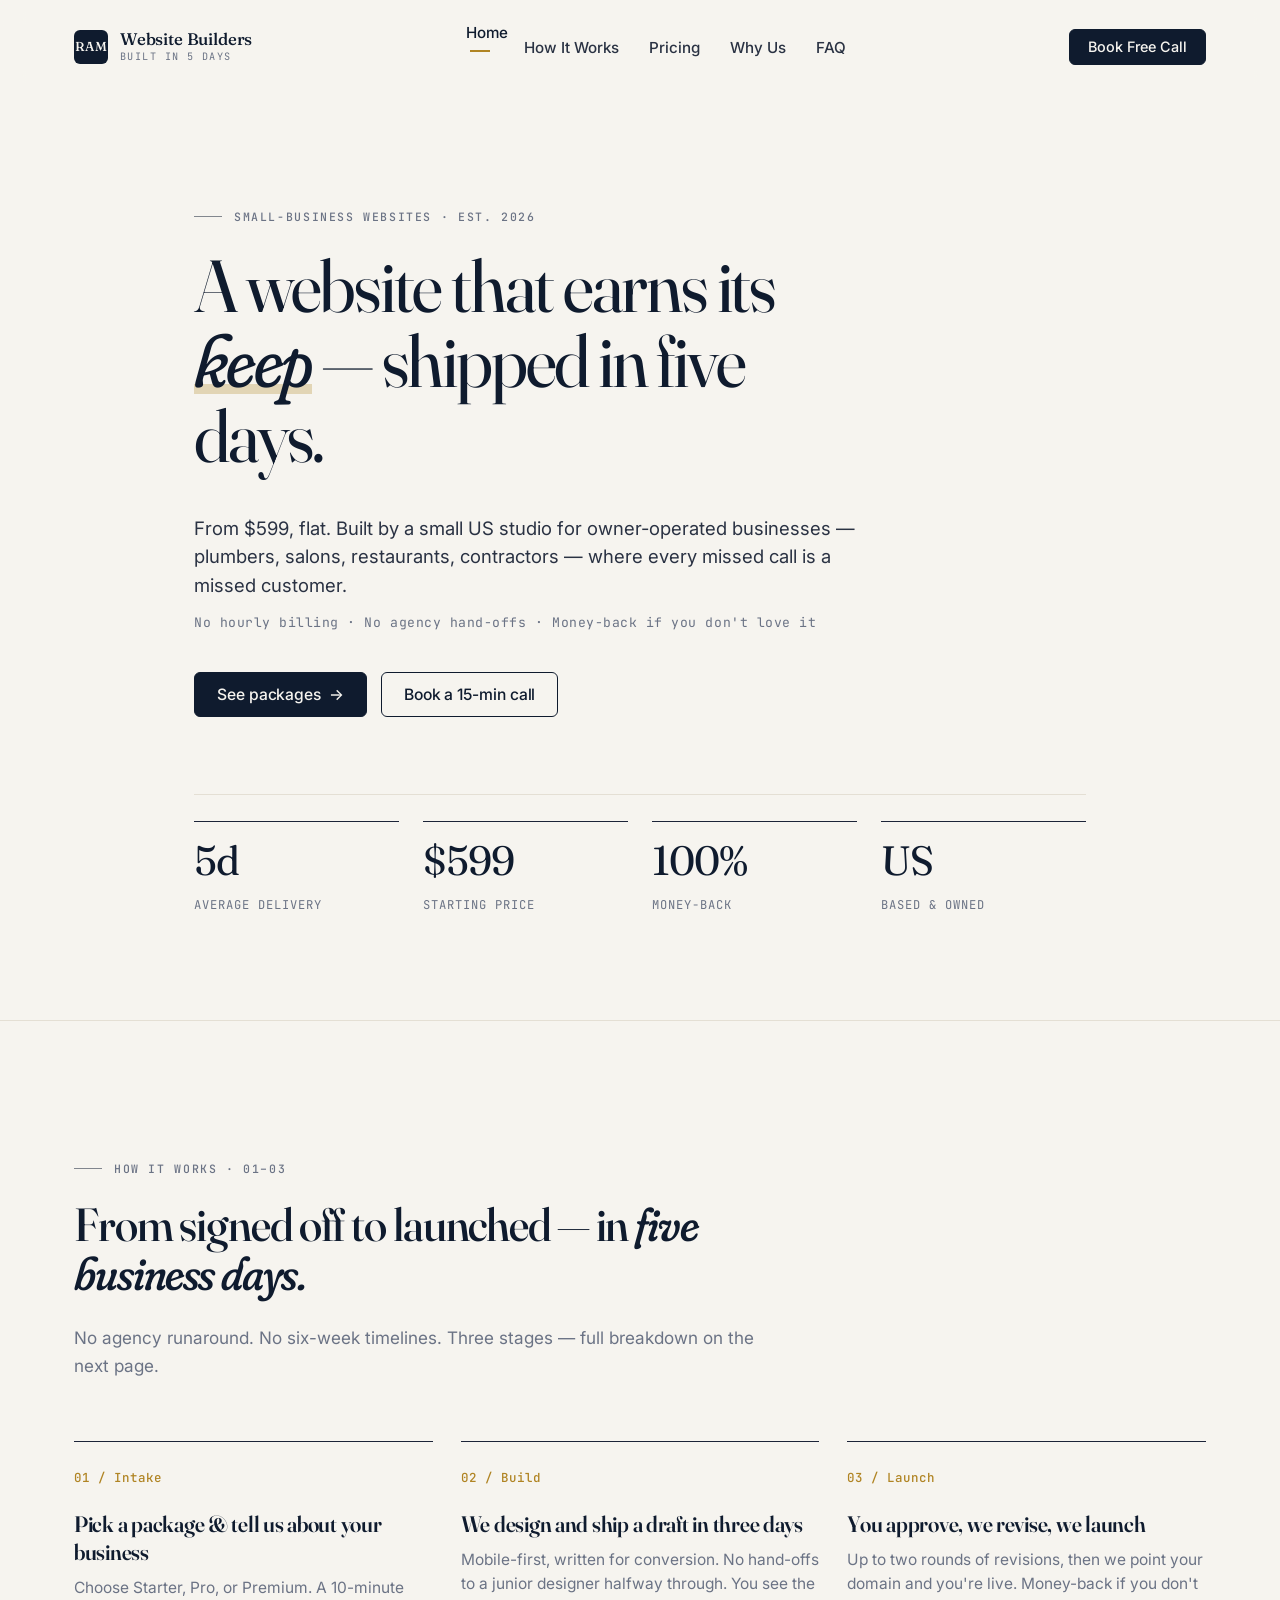
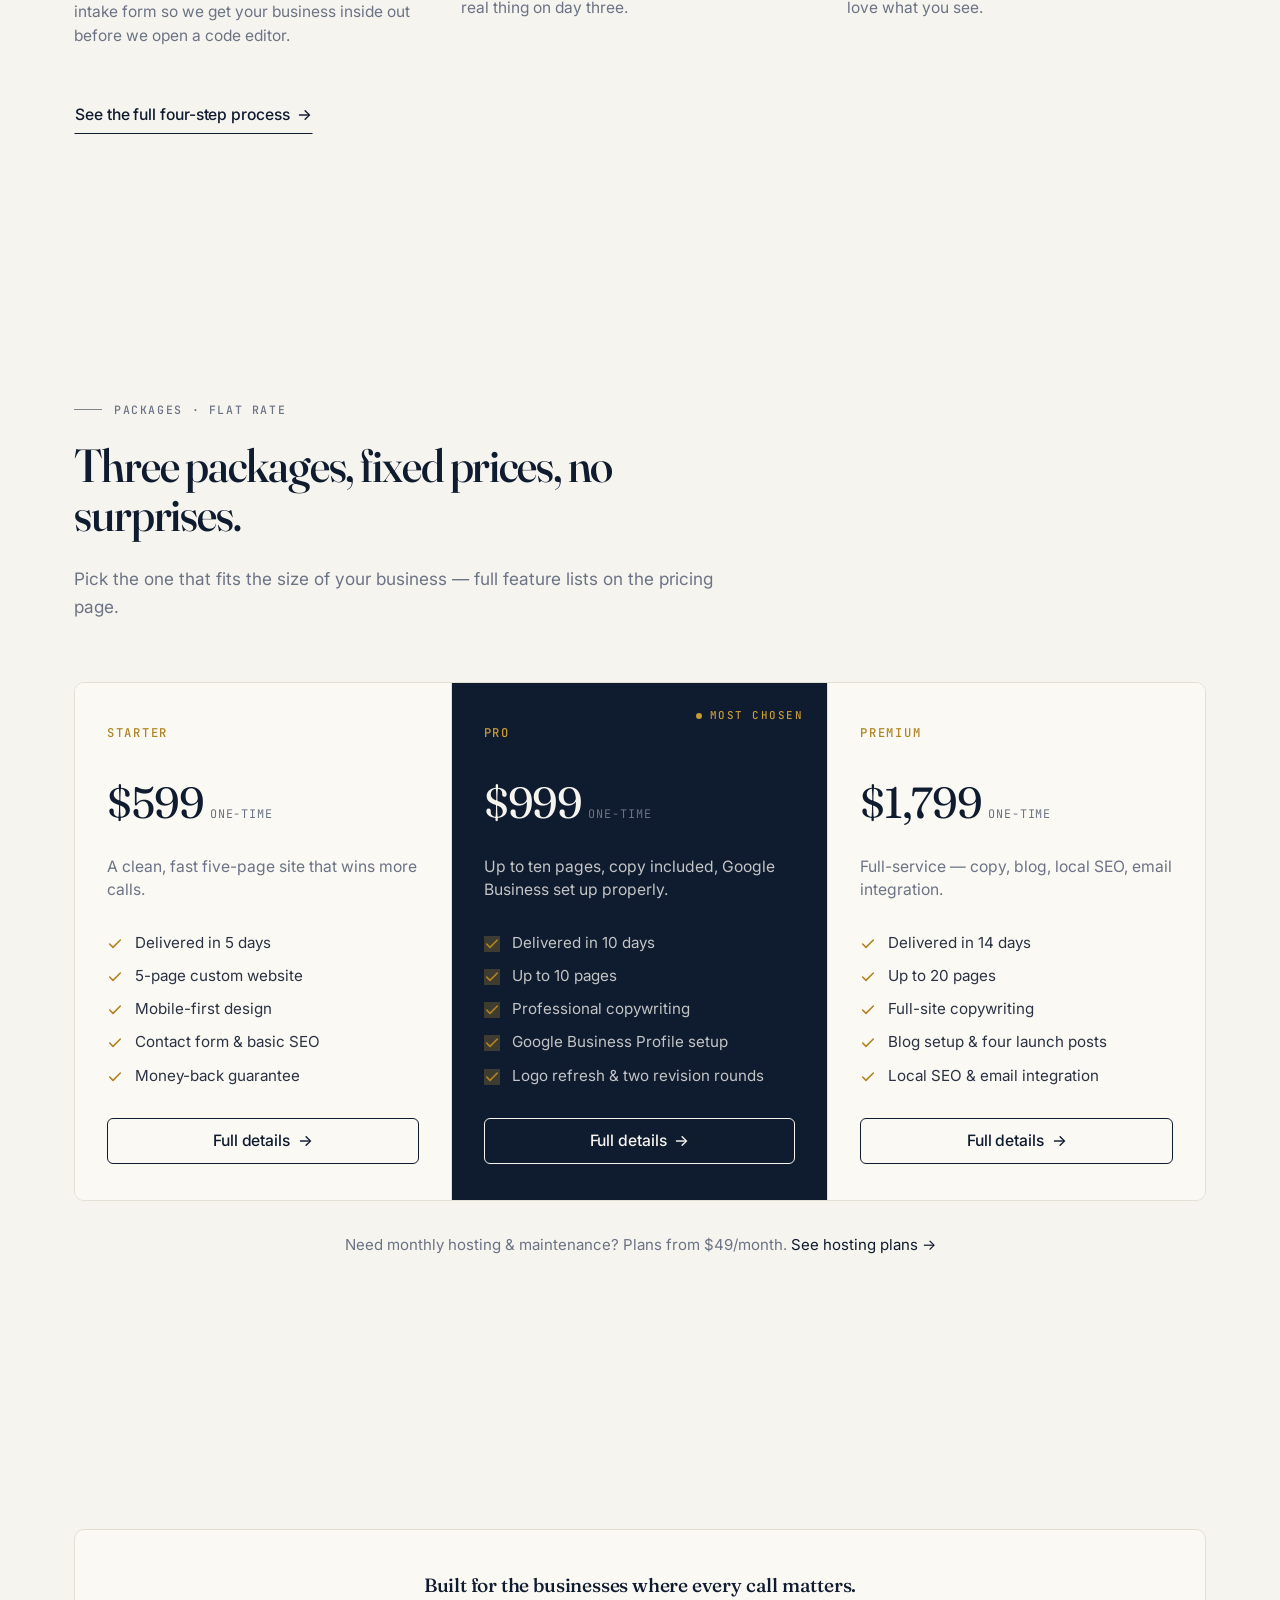
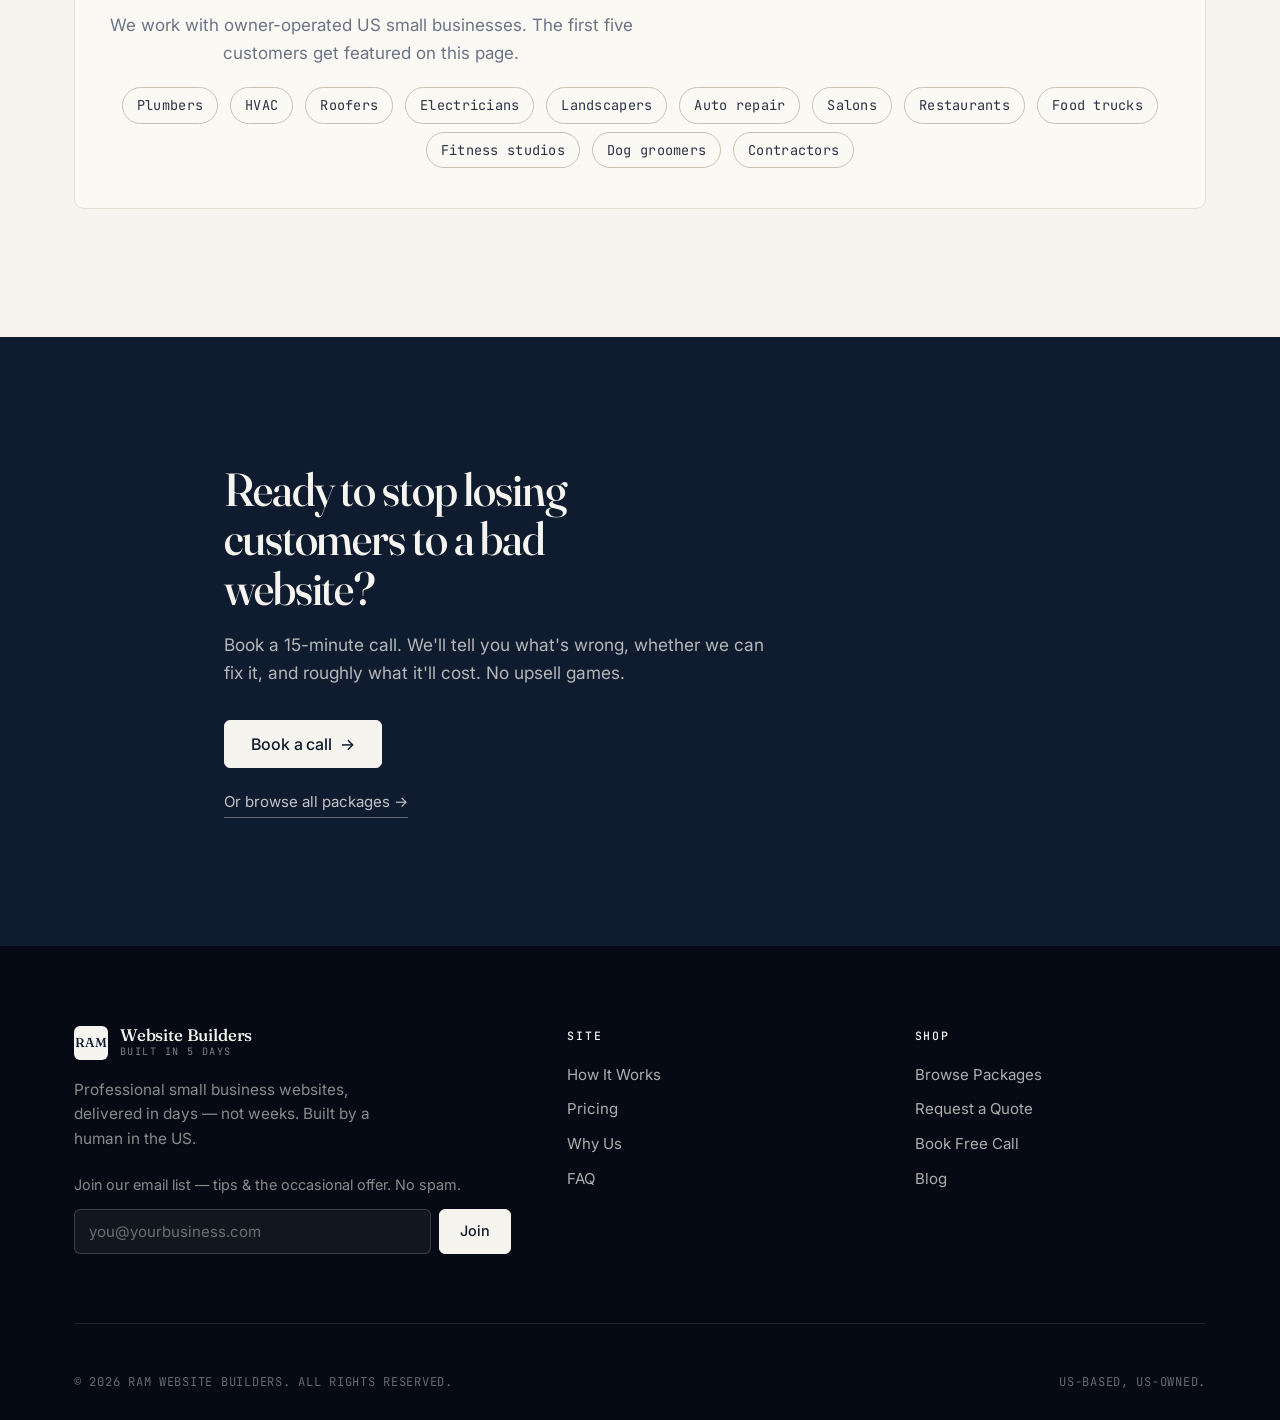
==== commit 5bf53008: "Redesign: editorial light theme — calm, refined, less effects Going in the opposite direction from t" ====
--- a/index.html
+++ b/index.html
@@ -11,8 +11,8 @@
 <meta name="twitter:card" content="summary_large_image">
 <link rel="preconnect" href="https://fonts.googleapis.com">
 <link rel="preconnect" href="https://fonts.gstatic.com" crossorigin>
-<link href="https://fonts.googleapis.com/css2?family=Space+Grotesk:wght@400;500;600;700&family=Inter:wght@400;500;600;700&display=swap" rel="stylesheet">
-<link rel="stylesheet" href="/assets/style.css?v=4">
+<link href="https://fonts.googleapis.com/css2?family=Fraunces:ital,opsz,wght@0,9..144,400..600;1,9..144,400..600&family=Inter:wght@400;500;600&family=JetBrains+Mono:wght@400;500&display=swap" rel="stylesheet">
+<link rel="stylesheet" href="/assets/style.css?v=5">
 </head>
 <body>
 
@@ -43,23 +43,19 @@
 
 <section class="hero">
   <div class="container hero-inner">
-    <span class="eyebrow">Professional Websites for Small Businesses</span>
-    <h1>Professional Websites <span class="underlined">Built in 5 Days.</span></h1>
-    <p class="hero-sub">From $599 — mobile-optimized, fast, money-back guaranteed. Built for plumbers, salons, restaurants, contractors, and small businesses nationwide.</p>
-    <p class="hero-meta">No hourly billing surprises. No 6-week timelines. No mystery design choices.</p>
+    <span class="eyebrow">Small-business websites · est. 2026</span>
+    <h1>A website that earns its <span class="underlined">keep</span> — shipped in five days.</h1>
+    <p class="hero-sub">From $599, flat. Built by a small US studio for owner-operated businesses — plumbers, salons, restaurants, contractors — where every missed call is a missed customer.</p>
+    <p class="hero-meta">No hourly billing · No agency hand-offs · Money-back if you don't love it</p>
     <div class="hero-ctas">
-      <a href="/pricing/" class="btn btn-primary btn-arrow">View Packages</a>
-      <a href="/contact/#book" class="btn btn-secondary">Book Free 15-Min Call</a>
-    </div>
-  </div>
-</section>
-
-<section class="trustbar">
-  <div class="container">
-    <div class="trustbar-grid reveal">
-      <div class="trust-stat"><strong>5</strong><span>Day delivery</span></div>
-      <div class="trust-stat"><strong>100%</strong><span>Money-back guarantee</span></div>
+      <a href="/pricing/" class="btn btn-primary btn-arrow">See packages</a>
+      <a href="/contact/#book" class="btn btn-secondary">Book a 15-min call</a>
+    </div>
+
+    <div class="hero-rule reveal">
+      <div class="trust-stat"><strong>5d</strong><span>Average delivery</span></div>
       <div class="trust-stat"><strong>$599</strong><span>Starting price</span></div>
+      <div class="trust-stat"><strong>100%</strong><span>Money-back</span></div>
       <div class="trust-stat"><strong>US</strong><span>Based &amp; owned</span></div>
     </div>
   </div>
@@ -68,106 +64,106 @@
 <section>
   <div class="container">
     <div class="section-head reveal">
-      <span class="eyebrow">How It Works</span>
-      <h2>From order to launch in 5 business days.</h2>
-      <p>No agency runaround. No 6-week timelines. Three simple stages — full breakdown on the next page.</p>
+      <span class="eyebrow">How it works · 01–03</span>
+      <h2>From signed off to launched — in <em>five business days.</em></h2>
+      <p>No agency runaround. No six-week timelines. Three stages — full breakdown on the next page.</p>
     </div>
     <div class="steps reveal" style="grid-template-columns:repeat(3,1fr);">
       <div class="step">
-        <span class="step-num">01</span>
-        <h3>Pick a package &amp; intake</h3>
-        <p>Choose Starter, Pro, or Premium. Complete a 10-minute intake form so we know your business inside out.</p>
+        <span class="step-num">01 / Intake</span>
+        <h3>Pick a package &amp; tell us about your business</h3>
+        <p>Choose Starter, Pro, or Premium. A 10-minute intake form so we get your business inside out before we open a code editor.</p>
       </div>
       <div class="step">
-        <span class="step-num">02</span>
-        <h3>We build it fast</h3>
-        <p>Mobile-first, conversion-focused. You get a draft in 3 days. No agency hand-offs.</p>
+        <span class="step-num">02 / Build</span>
+        <h3>We design and ship a draft in three days</h3>
+        <p>Mobile-first, written for conversion. No hand-offs to a junior designer halfway through. You see the real thing on day three.</p>
       </div>
       <div class="step">
-        <span class="step-num">03</span>
-        <h3>You approve &amp; launch</h3>
-        <p>You review, we revise, we launch. You start getting calls. Money-back if you don't love it.</p>
-      </div>
-    </div>
-    <div class="center" style="margin-top:36px;">
-      <a href="/how-it-works/" class="btn btn-ghost btn-arrow">See the full 4-step process</a>
-    </div>
-  </div>
-</section>
-
-<section style="background:linear-gradient(180deg,transparent,rgba(31,58,95,0.025));">
+        <span class="step-num">03 / Launch</span>
+        <h3>You approve, we revise, we launch</h3>
+        <p>Up to two rounds of revisions, then we point your domain and you're live. Money-back if you don't love what you see.</p>
+      </div>
+    </div>
+    <div style="margin-top:48px;">
+      <a href="/how-it-works/" class="btn btn-ghost btn-arrow">See the full four-step process</a>
+    </div>
+  </div>
+</section>
+
+<section>
   <div class="container">
     <div class="section-head reveal">
-      <span class="eyebrow">Pricing</span>
-      <h2>Flat-rate packages. No surprises.</h2>
-      <p>Three packages. Pick the one that fits — see full feature lists on the pricing page.</p>
+      <span class="eyebrow">Packages · flat rate</span>
+      <h2>Three packages, fixed prices, no surprises.</h2>
+      <p>Pick the one that fits the size of your business — full feature lists on the pricing page.</p>
     </div>
 
     <div class="pricing reveal">
       <div class="tier">
         <div class="tier-name">Starter</div>
         <div class="tier-price"><strong>$599</strong><span>one-time</span></div>
-        <p class="tier-tagline">For a clean, fast 5-page site that wins more calls.</p>
-        <ul>
-          <li>5-day delivery</li>
+        <p class="tier-tagline">A clean, fast five-page site that wins more calls.</p>
+        <ul>
+          <li>Delivered in 5 days</li>
           <li>5-page custom website</li>
           <li>Mobile-first design</li>
-          <li>Contact form + basic SEO</li>
+          <li>Contact form &amp; basic SEO</li>
           <li>Money-back guarantee</li>
         </ul>
-        <a href="/pricing/#starter" class="btn btn-secondary btn-arrow">See Full Details</a>
+        <a href="/pricing/#starter" class="btn btn-secondary btn-arrow">Full details</a>
       </div>
 
       <div class="tier featured">
-        <span class="tier-badge">Most Popular</span>
+        <span class="tier-badge">Most chosen</span>
         <div class="tier-name">Pro</div>
         <div class="tier-price"><strong>$999</strong><span>one-time</span></div>
-        <p class="tier-tagline">Up to 10 pages, copywriting included, Google Business setup.</p>
-        <ul>
-          <li>10-day delivery</li>
+        <p class="tier-tagline">Up to ten pages, copy included, Google Business set up properly.</p>
+        <ul>
+          <li>Delivered in 10 days</li>
           <li>Up to 10 pages</li>
           <li>Professional copywriting</li>
           <li>Google Business Profile setup</li>
-          <li>Logo refresh + 2 revision rounds</li>
-        </ul>
-        <a href="/pricing/#pro" class="btn btn-primary btn-arrow">See Full Details</a>
+          <li>Logo refresh &amp; two revision rounds</li>
+        </ul>
+        <a href="/pricing/#pro" class="btn btn-secondary btn-arrow">Full details</a>
       </div>
 
       <div class="tier">
         <div class="tier-name">Premium</div>
         <div class="tier-price"><strong>$1,799</strong><span>one-time</span></div>
-        <p class="tier-tagline">Full-service: copy, blog, SEO, email marketing.</p>
-        <ul>
-          <li>14-day delivery</li>
+        <p class="tier-tagline">Full-service — copy, blog, local SEO, email integration.</p>
+        <ul>
+          <li>Delivered in 14 days</li>
           <li>Up to 20 pages</li>
-          <li>Full site copywriting</li>
-          <li>Blog setup + 4 posts</li>
-          <li>Local SEO + email integration</li>
-        </ul>
-        <a href="/pricing/#premium" class="btn btn-secondary btn-arrow">See Full Details</a>
-      </div>
-    </div>
-    <p class="pricing-foot">Need monthly hosting + maintenance? Plans from $49/month. <a href="/pricing/#hosting" style="font-weight:600;">See hosting plans →</a></p>
+          <li>Full-site copywriting</li>
+          <li>Blog setup &amp; four launch posts</li>
+          <li>Local SEO &amp; email integration</li>
+        </ul>
+        <a href="/pricing/#premium" class="btn btn-secondary btn-arrow">Full details</a>
+      </div>
+    </div>
+    <p class="pricing-foot">Need monthly hosting &amp; maintenance? Plans from $49/month. <a href="/pricing/#hosting">See hosting plans →</a></p>
   </div>
 </section>
 
 <section>
   <div class="container">
     <div class="proof reveal">
-      <strong style="font-size:1.1rem;">Coming soon — first 5 customers get featured here.</strong>
-      <p class="muted" style="margin:8px 0 0;">We build for owner-operated small businesses across these industries:</p>
+      <strong>Built for the businesses where every call matters.</strong>
+      <p class="muted" style="margin:10px 0 0; max-width:48ch;">We work with owner-operated US small businesses. The first five customers get featured on this page.</p>
       <div class="industries">
         <span>Plumbers</span>
         <span>HVAC</span>
         <span>Roofers</span>
         <span>Electricians</span>
         <span>Landscapers</span>
-        <span>Auto Repair</span>
+        <span>Auto repair</span>
         <span>Salons</span>
         <span>Restaurants</span>
-        <span>Food Trucks</span>
-        <span>Fitness Studios</span>
-        <span>Dog Groomers</span>
+        <span>Food trucks</span>
+        <span>Fitness studios</span>
+        <span>Dog groomers</span>
         <span>Contractors</span>
       </div>
     </div>
@@ -176,9 +172,9 @@
 
 <section class="final-cta">
   <div class="container">
-    <h2>Ready to fix your website?</h2>
-    <p>Book a free 15-minute call. No pressure, no upsell games.</p>
-    <a href="/contact/#book" class="btn btn-primary btn-arrow">Book My Free Call</a>
+    <h2>Ready to stop losing customers to a bad website?</h2>
+    <p>Book a 15-minute call. We'll tell you what's wrong, whether we can fix it, and roughly what it'll cost. No upsell games.</p>
+    <a href="/contact/#book" class="btn btn-primary btn-arrow">Book a call</a>
     <div><a href="https://ram-website-builders.myshopify.com/" class="secondary-link">Or browse all packages →</a></div>
   </div>
 </section>
@@ -237,6 +233,6 @@
   </div>
 </footer>
 
-<script src="/assets/main.js?v=4"></script>
+<script src="/assets/main.js?v=5"></script>
 </body>
 </html>
--- a/assets/style.css
+++ b/assets/style.css
@@ -1,34 +1,37 @@
 /* RAM Website Builders — shared styles
-   v4 "Dimension": dark, futuristic, glass + depth */
+   v5 "Editorial": refined light theme, asymmetric, calm. */
 
 :root {
-  /* legacy token names kept — values remapped for the dark theme */
-  --navy: #ecf1fb;            /* heading ink */
-  --navy-dark: #0b1228;
-  --gold: #F0B429;
-  --gold-light: #FFD166;
-  --bg: #06090F;
-  --bg-2: #0A101D;
-  --text: #C6D1E4;
-  --text-light: #8E9CB5;
-  --card: rgba(16, 23, 41, 0.62);
-  --border: rgba(148, 168, 205, 0.15);
-  --border-strong: rgba(148, 168, 205, 0.28);
-
-  --radius: 16px;
-  --radius-lg: 24px;
-  --shadow-sm: 0 1px 0 rgba(255, 255, 255, .05) inset, 0 2px 8px rgba(0, 0, 0, .35);
-  --shadow: 0 1px 0 rgba(255, 255, 255, .06) inset, 0 18px 40px -18px rgba(0, 0, 0, .65);
-  --shadow-lg: 0 1px 0 rgba(255, 255, 255, .07) inset, 0 34px 70px -24px rgba(0, 0, 0, .75);
-  --shadow-gold: 0 10px 34px -8px rgba(240, 180, 41, .45);
-  --glow-gold: 0 0 24px rgba(240, 180, 41, .35);
+  /* Legacy token names kept — values remapped to a calm editorial palette. */
+  --navy: #0F1B2E;            /* primary ink */
+  --navy-dark: #050A14;
+  --gold: #B08423;            /* dialled down from neon to a "patinated brass" */
+  --gold-light: #C99A35;
+  --bg: #F6F4EF;              /* warm off-white, like a quality stock paper */
+  --bg-2: #EDE9DF;
+  --paper: #FBF9F4;
+  --text: #2A3243;
+  --text-light: #6B7385;
+  --rule: #1c2438;            /* hairline rules */
+  --card: #FFFFFF;
+  --border: #E4DFD4;
+  --border-strong: #C9C2B2;
+
+  --radius-sm: 6px;
+  --radius: 10px;
+  --radius-lg: 14px;
+
+  --shadow-sm: 0 1px 2px rgba(15, 23, 42, .05);
+  --shadow: 0 8px 22px -10px rgba(15, 23, 42, .14), 0 2px 4px rgba(15, 23, 42, .04);
+  --shadow-lg: 0 22px 44px -16px rgba(15, 23, 42, .22), 0 4px 8px rgba(15, 23, 42, .06);
 
   --container: 1180px;
-  --section-pad: clamp(56px, 9vw, 112px);
+  --section-pad: clamp(72px, 10vw, 132px);
   --ease: cubic-bezier(.2, .8, .2, 1);
 
-  --font-display: 'Space Grotesk', 'Inter', system-ui, sans-serif;
+  --font-display: 'Fraunces', 'Space Grotesk', Georgia, serif;
   --font-body: 'Inter', system-ui, -apple-system, Segoe UI, Roboto, sans-serif;
+  --font-mono: 'JetBrains Mono', ui-monospace, SFMono-Regular, Menlo, monospace;
 }
 
 * { box-sizing: border-box; }
@@ -39,55 +42,64 @@
   margin: 0;
   font-family: var(--font-body);
   font-weight: 400;
+  font-size: 17px;
   line-height: 1.65;
   color: var(--text);
-  background:
-    radial-gradient(900px 540px at 85% -10%, rgba(240, 180, 41, .07), transparent 60%),
-    radial-gradient(1100px 700px at -10% 0%, rgba(56, 96, 178, .12), transparent 60%),
-    var(--bg);
+  background: var(--bg);
   -webkit-font-smoothing: antialiased;
   text-rendering: optimizeLegibility;
 }
 
-/* faint dot matrix over the whole page — gives the surface texture */
-body::before {
-  content: "";
-  position: fixed;
-  inset: 0;
-  background-image: radial-gradient(rgba(190, 205, 235, .05) 1px, transparent 1px);
-  background-size: 34px 34px;
-  pointer-events: none;
-  z-index: 0;
-}
-
-main, .nav, .footer { position: relative; z-index: 1; }
-
-::selection { background: var(--gold); color: #131006; }
-
+::selection { background: var(--navy); color: var(--bg); }
 :focus-visible { outline: 2px solid var(--gold); outline-offset: 3px; border-radius: 4px; }
 
 img, svg { max-width: 100%; display: block; }
 
 a {
-  color: #d6e0f2;
+  color: var(--navy);
   text-decoration: none;
   transition: color .2s var(--ease);
 }
-a:hover { color: var(--gold-light); }
-
+a:hover { color: var(--gold); }
+
+/* ---------- Typography ---------- */
 h1, h2, h3, h4 {
   font-family: var(--font-display);
-  font-weight: 700;
-  letter-spacing: -0.025em;
-  color: var(--navy);
-  line-height: 1.12;
-  margin: 0 0 .6em;
-}
-h1 { font-size: clamp(2.4rem, 5.6vw, 4.2rem); }
-h2 { font-size: clamp(1.8rem, 3.6vw, 2.8rem); }
-h3 { font-size: clamp(1.2rem, 2vw, 1.45rem); }
+  font-weight: 500;
+  letter-spacing: -0.018em;
+  color: var(--navy);
+  line-height: 1.08;
+  margin: 0 0 .55em;
+  font-variation-settings: "opsz" 96, "SOFT" 0;
+}
+h1 {
+  font-size: clamp(2.6rem, 6vw, 4.6rem);
+  font-weight: 400;
+  font-variation-settings: "opsz" 144, "SOFT" 0;
+  line-height: 1.02;
+  letter-spacing: -0.03em;
+}
+h2 {
+  font-size: clamp(1.9rem, 3.8vw, 2.9rem);
+  font-weight: 500;
+  line-height: 1.06;
+  letter-spacing: -0.024em;
+}
+h3 {
+  font-size: clamp(1.2rem, 2vw, 1.4rem);
+  font-weight: 600;
+  letter-spacing: -0.012em;
+  line-height: 1.25;
+}
+
+h1 em, h2 em, h3 em {
+  font-style: italic;
+  font-variation-settings: "opsz" 144, "SOFT" 100;
+  color: var(--navy);
+}
 
 p { margin: 0 0 1em; }
+p strong { color: var(--navy); font-weight: 600; }
 
 .container {
   width: 100%;
@@ -98,35 +110,31 @@
 
 section { padding: var(--section-pad) 0; position: relative; }
 
+/* Small caps eyebrow with monospace numbering */
 .eyebrow {
   display: inline-flex;
   align-items: center;
-  gap: 10px;
-  font-family: var(--font-display);
-  font-size: .78rem;
-  font-weight: 600;
-  letter-spacing: .22em;
+  gap: 12px;
+  font-family: var(--font-mono);
+  font-size: .72rem;
+  font-weight: 500;
+  letter-spacing: .14em;
   text-transform: uppercase;
-  color: var(--gold);
-  margin-bottom: 18px;
+  color: var(--text-light);
+  margin-bottom: 22px;
 }
 .eyebrow::before {
   content: "";
-  width: 22px;
+  width: 28px;
   height: 1px;
-  background: linear-gradient(90deg, transparent, var(--gold));
-  box-shadow: 0 0 8px rgba(240, 180, 41, .8);
-}
-
-.section-head { text-align: center; max-width: 720px; margin: 0 auto 56px; }
+  background: var(--navy);
+  opacity: .5;
+}
+
+/* Section heads are left-aligned by default — only centered when explicitly asked */
+.section-head { max-width: 680px; margin: 0 0 60px; }
 .section-head p { color: var(--text-light); font-size: 1.075rem; }
-.section-head .eyebrow::after {
-  content: "";
-  width: 22px;
-  height: 1px;
-  background: linear-gradient(90deg, var(--gold), transparent);
-  box-shadow: 0 0 8px rgba(240, 180, 41, .8);
-}
+.section-head.center { text-align: center; margin-left: auto; margin-right: auto; }
 
 .muted { color: var(--text-light); }
 .center { text-align: center; }
@@ -136,76 +144,49 @@
   display: inline-flex;
   align-items: center;
   gap: .5em;
-  font-family: var(--font-display);
-  font-weight: 600;
-  font-size: 1rem;
-  letter-spacing: .01em;
-  padding: 14px 28px;
-  border-radius: 12px;
+  font-family: var(--font-body);
+  font-weight: 500;
+  font-size: .98rem;
+  letter-spacing: -0.005em;
+  padding: 14px 22px;
+  border-radius: var(--radius-sm);
   border: 1px solid transparent;
   cursor: pointer;
-  transition: transform .18s var(--ease), box-shadow .25s var(--ease), background .2s var(--ease), color .2s var(--ease), border-color .2s var(--ease);
+  transition: transform .16s var(--ease), background .2s var(--ease), color .2s var(--ease), border-color .2s var(--ease), box-shadow .2s var(--ease);
   white-space: nowrap;
   line-height: 1;
   position: relative;
 }
-.btn:hover { transform: translateY(-2px); }
 .btn:active { transform: translateY(1px); }
 
-/* the primary button reads as a lit, physical key */
 .btn-primary {
-  background: linear-gradient(180deg, #FFD166 0%, #F0B429 55%, #D99A12 100%);
-  color: #1c1605;
-  border-color: rgba(255, 230, 160, .65);
-  box-shadow:
-    0 1px 0 rgba(255, 255, 255, .55) inset,
-    0 -3px 8px rgba(120, 75, 0, .35) inset,
-    0 12px 28px -10px rgba(240, 180, 41, .55),
-    0 3px 0 #8a6207;
-}
-.btn-primary:hover {
-  background: linear-gradient(180deg, #FFE08A 0%, #FFC845 55%, #E9A916 100%);
-  color: #1c1605;
-  box-shadow:
-    0 1px 0 rgba(255, 255, 255, .6) inset,
-    0 -3px 8px rgba(120, 75, 0, .3) inset,
-    0 18px 38px -10px rgba(240, 180, 41, .65),
-    0 4px 0 #8a6207;
-}
-.btn-primary:active {
-  box-shadow:
-    0 1px 0 rgba(255, 255, 255, .4) inset,
-    0 -2px 6px rgba(120, 75, 0, .35) inset,
-    0 8px 18px -10px rgba(240, 180, 41, .5),
-    0 1px 0 #8a6207;
-}
+  background: var(--navy);
+  color: var(--bg);
+  border-color: var(--navy);
+}
+.btn-primary:hover { background: #1A2A45; border-color: #1A2A45; color: var(--bg); }
 
 .btn-secondary {
-  background: rgba(20, 28, 50, .5);
-  color: #e7edf9;
-  border-color: var(--border-strong);
-  backdrop-filter: blur(8px);
-  -webkit-backdrop-filter: blur(8px);
-  box-shadow: 0 1px 0 rgba(255, 255, 255, .07) inset, 0 10px 24px -14px rgba(0, 0, 0, .7);
-}
-.btn-secondary:hover {
-  border-color: rgba(240, 180, 41, .7);
-  color: var(--gold-light);
-  box-shadow: 0 1px 0 rgba(255, 255, 255, .08) inset, 0 14px 30px -14px rgba(0, 0, 0, .7), var(--glow-gold);
-}
+  background: transparent;
+  color: var(--navy);
+  border-color: var(--navy);
+}
+.btn-secondary:hover { background: var(--navy); color: var(--bg); }
 
 .btn-ghost {
   background: transparent;
-  color: #dbe4f5;
-  padding: 10px 14px;
-}
-.btn-ghost:hover { color: var(--gold-light); }
+  color: var(--navy);
+  padding: 10px 0;
+  border-bottom: 1px solid var(--navy);
+  border-radius: 0;
+}
+.btn-ghost:hover { color: var(--gold); border-bottom-color: var(--gold); }
 
 .btn-on-dark {
-  background: #f2f5fb;
-  color: #0c1322;
-}
-.btn-on-dark:hover { background: var(--gold); color: #1c1605; }
+  background: var(--bg);
+  color: var(--navy);
+}
+.btn-on-dark:hover { background: #fff; color: var(--navy); }
 
 .btn-arrow::after {
   content: "→";
@@ -219,21 +200,21 @@
   position: sticky;
   top: 0;
   z-index: 50;
-  background: rgba(6, 9, 15, 0.55);
-  backdrop-filter: saturate(160%) blur(18px);
-  -webkit-backdrop-filter: saturate(160%) blur(18px);
+  background: rgba(246, 244, 239, 0.82);
+  backdrop-filter: saturate(180%) blur(12px);
+  -webkit-backdrop-filter: saturate(180%) blur(12px);
   border-bottom: 1px solid transparent;
   transition: border-color .2s var(--ease), background .2s var(--ease);
 }
 .nav.scrolled {
-  background: rgba(6, 9, 15, 0.82);
+  background: rgba(246, 244, 239, 0.94);
   border-bottom-color: var(--border);
 }
 .nav-inner {
   display: flex;
   align-items: center;
   justify-content: space-between;
-  padding: 14px 24px;
+  padding: 18px 24px;
   max-width: var(--container);
   margin: 0 auto;
   gap: 16px;
@@ -241,50 +222,52 @@
 .brand {
   display: flex;
   align-items: center;
-  gap: 11px;
-  font-weight: 700;
-  color: #fff;
+  gap: 12px;
+  font-weight: 600;
+  color: var(--navy);
   letter-spacing: -0.01em;
 }
 .brand-mark {
-  width: 38px; height: 38px;
-  border-radius: 11px;
-  background: linear-gradient(145deg, #FFD166, #E9A916);
-  color: #131006;
+  width: 34px; height: 34px;
+  border-radius: var(--radius-sm);
+  background: var(--navy);
+  color: var(--bg);
   display: grid; place-items: center;
   font-family: var(--font-display);
-  font-weight: 700;
+  font-weight: 500;
   font-size: 13px;
-  letter-spacing: .02em;
-  box-shadow:
-    0 1px 0 rgba(255, 255, 255, .5) inset,
-    0 -2px 6px rgba(120, 75, 0, .35) inset,
-    0 6px 18px -4px rgba(240, 180, 41, .5);
-  transform: rotate(-3deg);
-}
-.brand:hover .brand-mark { transform: rotate(0deg) scale(1.04); transition: transform .25s var(--ease); }
-.brand-text { display: flex; flex-direction: column; line-height: 1; }
-.brand-text strong { font-family: var(--font-display); font-size: 1.02rem; color: #fff; }
-.brand-text span { font-size: .64rem; color: var(--gold); font-weight: 600; letter-spacing: .18em; text-transform: uppercase; margin-top: 4px; }
+  letter-spacing: .04em;
+}
+.brand-text { display: flex; flex-direction: column; line-height: 1.05; }
+.brand-text strong { font-family: var(--font-display); font-weight: 500; font-size: 1.05rem; color: var(--navy); letter-spacing: -0.01em; }
+.brand-text span { font-family: var(--font-mono); font-size: .64rem; color: var(--text-light); font-weight: 400; letter-spacing: .14em; text-transform: uppercase; margin-top: 3px; }
 
 .nav-links {
   display: flex;
   align-items: center;
-  gap: 4px;
+  gap: 2px;
   list-style: none;
   padding: 0; margin: 0;
 }
 .nav-links a {
   color: var(--text);
   font-weight: 500;
-  font-size: .94rem;
+  font-size: .95rem;
   padding: 8px 14px;
-  border-radius: 9px;
-}
-.nav-links a:hover { color: #fff; background: rgba(148, 168, 205, 0.1); }
-.nav-links a.active { color: var(--gold-light); }
-
-.nav-cta { margin-left: 8px; padding: 11px 20px; font-size: .9rem; }
+  border-radius: var(--radius-sm);
+}
+.nav-links a:hover { color: var(--navy); }
+.nav-links a.active { color: var(--navy); }
+.nav-links a.active::after {
+  content: "";
+  display: block;
+  height: 2px;
+  background: var(--gold);
+  margin: 4px auto -4px;
+  width: 20px;
+}
+
+.nav-cta { margin-left: 10px; padding: 10px 18px; font-size: .9rem; }
 
 .nav-toggle {
   display: none;
@@ -292,7 +275,7 @@
   border: 0;
   padding: 8px;
   cursor: pointer;
-  color: #e7edf9;
+  color: var(--navy);
 }
 .nav-toggle svg { width: 26px; height: 26px; }
 
@@ -304,13 +287,11 @@
     flex-direction: column;
     position: absolute;
     top: 100%; left: 0; right: 0;
-    background: rgba(8, 12, 22, .97);
-    backdrop-filter: blur(20px);
-    -webkit-backdrop-filter: blur(20px);
-    padding: 16px;
-    gap: 4px;
+    background: var(--paper);
+    padding: 14px;
+    gap: 2px;
     border-bottom: 1px solid var(--border);
-    box-shadow: var(--shadow-lg);
+    box-shadow: var(--shadow);
   }
   .nav.open .nav-links a { padding: 12px 16px; width: 100%; }
   .nav.open .nav-cta { display: inline-flex; margin: 8px 16px 4px; }
@@ -320,237 +301,216 @@
 .hero {
   position: relative;
   overflow: hidden;
-  padding-top: clamp(64px, 9vw, 120px);
-  padding-bottom: clamp(72px, 10vw, 130px);
-}
-
-/* perspective grid floor receding to the horizon */
-.hero::before {
-  content: "";
-  position: absolute;
-  left: -50vw;
-  top: 56%;
-  width: 200vw;
-  height: 130%;
-  z-index: 0;
-  pointer-events: none;
-  background:
-    linear-gradient(rgba(240, 180, 41, .16) 1px, transparent 1px) 0 0 / 64px 64px,
-    linear-gradient(90deg, rgba(240, 180, 41, .16) 1px, transparent 1px) 0 0 / 64px 64px;
-  transform: perspective(560px) rotateX(63deg) translate3d(0, var(--hero-shift-1, 0), 0);
-  transform-origin: 50% 0;
-  -webkit-mask-image: radial-gradient(70% 85% at 50% 0%, #000 25%, transparent 78%);
-  mask-image: radial-gradient(70% 85% at 50% 0%, #000 25%, transparent 78%);
-}
-/* warm aurora behind the headline */
-.hero::after {
-  content: "";
-  position: absolute;
-  width: 720px; height: 540px;
-  border-radius: 50%;
-  filter: blur(110px);
-  z-index: 0;
-  pointer-events: none;
-  background:
-    radial-gradient(circle at 65% 35%, rgba(240, 180, 41, 0.16), transparent 60%),
-    radial-gradient(circle at 30% 65%, rgba(64, 110, 200, 0.18), transparent 65%);
-  top: -180px; left: 50%;
-  margin-left: -360px;
-  transform: translate3d(0, var(--hero-shift-2, 0), 0);
+  padding-top: clamp(64px, 8vw, 110px);
+  padding-bottom: clamp(64px, 8vw, 110px);
+  border-bottom: 1px solid var(--border);
 }
 .hero-inner {
   position: relative;
   z-index: 1;
-  text-align: center;
-  max-width: 880px;
+  max-width: 940px;
   margin: 0 auto;
 }
 .hero h1 {
-  background: linear-gradient(160deg, #ffffff 30%, #ffe2a0 70%, var(--gold) 100%);
-  -webkit-background-clip: text;
-  background-clip: text;
-  color: transparent;
+  color: var(--navy);
+  max-width: 14ch;
 }
 .hero h1 .underlined {
   position: relative;
   display: inline-block;
-  white-space: nowrap;
+  font-style: italic;
+  font-variation-settings: "opsz" 144, "SOFT" 100;
+  white-space: normal;
 }
 .hero h1 .underlined::after {
   content: "";
   position: absolute;
-  left: 2%; right: 2%;
-  bottom: -2px;
-  height: 3px;
-  background: linear-gradient(90deg, transparent, var(--gold) 18%, var(--gold-light) 50%, var(--gold) 82%, transparent);
-  border-radius: 3px;
-  box-shadow: 0 0 14px rgba(240, 180, 41, .9), 0 0 38px rgba(240, 180, 41, .45);
+  left: 0; right: 0;
+  bottom: 4px;
+  height: 10px;
+  background: var(--gold);
+  opacity: .28;
+  z-index: -1;
 }
 .hero-sub {
-  font-size: clamp(1.05rem, 1.5vw, 1.25rem);
-  color: var(--text-light);
-  max-width: 680px;
-  margin: 0 auto 14px;
+  font-size: clamp(1.1rem, 1.45vw, 1.25rem);
+  color: var(--text);
+  max-width: 56ch;
+  margin: 24px 0 12px;
+  line-height: 1.55;
 }
 .hero-meta {
-  font-size: .95rem;
-  color: var(--text-light);
-  margin-bottom: 36px;
+  font-family: var(--font-mono);
+  font-size: .82rem;
+  color: var(--text-light);
+  letter-spacing: .04em;
+  margin-bottom: 38px;
 }
 .hero-ctas {
   display: flex;
   gap: 14px;
-  justify-content: center;
   flex-wrap: wrap;
 }
 
-/* ---------- 3D tilt cards (driven by main.js cursor tracking) ---------- */
-.step, .tier, .why-card, .hosting-card, .split-card {
-  transform: perspective(1100px) rotateX(var(--rx, 0deg)) rotateY(var(--ry, 0deg)) translateY(var(--lift, 0px)) scale(var(--card-scale, 1));
-  transform-style: preserve-3d;
-  transition: transform .16s ease-out, box-shadow .3s var(--ease), border-color .3s var(--ease);
-  will-change: transform;
-}
-/* cursor-following light glare on each card */
-.step::after, .tier::after, .why-card::after, .hosting-card::after, .split-card::after {
-  content: "";
-  position: absolute;
-  inset: 0;
-  border-radius: inherit;
-  pointer-events: none;
-  background: radial-gradient(440px circle at var(--mx, 50%) var(--my, 50%), rgba(255, 244, 214, .09), transparent 46%);
-  opacity: 0;
-  transition: opacity .3s var(--ease);
-}
-.step:hover::after, .tier:hover::after, .why-card:hover::after, .hosting-card:hover::after, .split-card:hover::after { opacity: 1; }
-
-/* ---------- Trust bar ---------- */
+/* a small "meta" line of stats that runs under the hero, with monospace numbering */
+.hero-rule {
+  margin-top: clamp(48px, 6vw, 80px);
+  padding-top: 26px;
+  border-top: 1px solid var(--border);
+  display: grid;
+  grid-template-columns: repeat(4, 1fr);
+  gap: 24px;
+}
+@media (max-width: 720px) {
+  .hero-rule { grid-template-columns: repeat(2, 1fr); gap: 18px 24px; }
+}
+
+/* ---------- Trust bar (existing) ---------- */
 .trustbar {
-  padding: 28px 0 48px;
+  padding: 0 0 var(--section-pad);
   position: relative;
   z-index: 1;
+  border-bottom: 1px solid var(--border);
 }
 .trustbar-grid {
   display: grid;
   grid-template-columns: repeat(4, 1fr);
-  gap: 24px;
-  background: linear-gradient(180deg, rgba(22, 31, 54, .75), rgba(12, 18, 33, .75));
-  border: 1px solid var(--border);
-  border-radius: var(--radius-lg);
-  padding: 30px 24px;
-  box-shadow: var(--shadow);
-  backdrop-filter: blur(14px);
-  -webkit-backdrop-filter: blur(14px);
-  text-align: center;
+  gap: 36px 48px;
+  padding: 36px 0 0;
+}
+.trust-stat {
+  text-align: left;
+  border-top: 1px solid var(--rule);
+  padding-top: 18px;
 }
 .trust-stat strong {
   display: block;
   font-family: var(--font-display);
-  font-size: clamp(1.7rem, 2.8vw, 2.3rem);
-  background: linear-gradient(180deg, #ffffff 20%, var(--gold-light));
-  -webkit-background-clip: text;
-  background-clip: text;
-  color: transparent;
-  font-weight: 700;
+  font-size: clamp(2rem, 3.2vw, 2.8rem);
+  font-weight: 400;
+  color: var(--navy);
   line-height: 1;
-  margin-bottom: 7px;
-  letter-spacing: -0.02em;
-}
-.trust-stat span { color: var(--text-light); font-size: .92rem; }
+  margin-bottom: 8px;
+  letter-spacing: -0.025em;
+}
+.trust-stat span {
+  font-family: var(--font-mono);
+  color: var(--text-light);
+  font-size: .76rem;
+  letter-spacing: .08em;
+  text-transform: uppercase;
+}
 
 @media (max-width: 720px) {
-  .trustbar-grid { grid-template-columns: repeat(2, 1fr); }
-}
-
-/* ---------- Step cards ---------- */
+  .trustbar-grid { grid-template-columns: repeat(2, 1fr); gap: 28px; }
+}
+
+/* ---------- Steps ---------- */
 .steps {
   display: grid;
   grid-template-columns: repeat(4, 1fr);
-  gap: 22px;
-  perspective: 1400px;
-}
+  gap: 28px;
+}
+.steps[style*="repeat(3,1fr)"] { grid-template-columns: repeat(3, 1fr); }
+
 .step {
-  background: linear-gradient(180deg, rgba(22, 31, 54, .72), rgba(12, 18, 33, .72));
-  border: 1px solid var(--border);
-  border-radius: var(--radius);
-  padding: 28px 24px 26px;
+  background: transparent;
+  border: 0;
+  border-top: 1px solid var(--rule);
+  border-radius: 0;
+  padding: 26px 0 0;
   position: relative;
-  box-shadow: var(--shadow-sm);
-  backdrop-filter: blur(10px);
-  -webkit-backdrop-filter: blur(10px);
-}
-.step:hover { --lift: -7px; box-shadow: var(--shadow-lg); border-color: rgba(240, 180, 41, .35); }
+  transition: transform .25s var(--ease);
+}
+.step:hover { transform: translateY(-3px); }
 .step-num {
-  display: inline-block;
-  font-family: var(--font-display);
-  font-weight: 700;
-  font-size: 2.5rem;
-  line-height: 1;
-  color: transparent;
-  -webkit-text-stroke: 1.5px rgba(240, 180, 41, .85);
-  margin-bottom: 16px;
-  letter-spacing: -0.02em;
-  text-shadow: 0 0 26px rgba(240, 180, 41, .25);
-}
-.step h3 { margin-bottom: 8px; }
-.step p { color: var(--text-light); margin: 0; font-size: .96rem; }
-
-@media (max-width: 980px) { .steps { grid-template-columns: repeat(2, 1fr); } }
-@media (max-width: 540px) { .steps { grid-template-columns: 1fr; } }
+  font-family: var(--font-mono);
+  font-size: .78rem;
+  font-weight: 500;
+  color: var(--gold);
+  letter-spacing: .08em;
+  display: block;
+  margin-bottom: 22px;
+}
+.step h3 { margin-bottom: 10px; }
+.step p { color: var(--text-light); margin: 0; font-size: .97rem; line-height: 1.55; }
+
+@media (max-width: 980px) { .steps, .steps[style*="repeat(3,1fr)"] { grid-template-columns: repeat(2, 1fr); } }
+@media (max-width: 540px) { .steps, .steps[style*="repeat(3,1fr)"] { grid-template-columns: 1fr; } }
 
 /* ---------- Pricing ---------- */
 .pricing {
   display: grid;
   grid-template-columns: repeat(3, 1fr);
-  gap: 24px;
+  gap: 0;
   align-items: stretch;
-  perspective: 1600px;
+  border: 1px solid var(--border);
+  border-radius: var(--radius);
+  background: var(--paper);
+  overflow: hidden;
 }
 .tier {
-  background: linear-gradient(180deg, rgba(22, 31, 54, .72), rgba(12, 18, 33, .78));
-  border: 1px solid var(--border);
-  border-radius: var(--radius-lg);
-  padding: 36px 30px 32px;
+  background: var(--paper);
+  border: 0;
+  border-right: 1px solid var(--border);
+  border-radius: 0;
+  padding: 40px 32px 36px;
   display: flex;
   flex-direction: column;
   position: relative;
-  box-shadow: var(--shadow);
-  backdrop-filter: blur(12px);
-  -webkit-backdrop-filter: blur(12px);
-}
-.tier:hover { --lift: -7px; box-shadow: var(--shadow-lg); border-color: var(--border-strong); }
+  transition: background .25s var(--ease);
+}
+.tier:last-child { border-right: 0; }
+.tier:hover { background: var(--card); }
 .tier.featured {
-  --card-scale: 1.03;
-  border: 1px solid rgba(240, 180, 41, .55);
-  box-shadow: var(--shadow-lg), 0 0 0 1px rgba(240, 180, 41, .2), 0 0 50px -10px rgba(240, 180, 41, .3);
-  z-index: 1;
-}
-.tier.featured:hover {
-  --lift: -7px;
-  border-color: rgba(240, 180, 41, .8);
-  box-shadow: var(--shadow-lg), 0 0 0 1px rgba(240, 180, 41, .3), 0 0 70px -8px rgba(240, 180, 41, .4);
-}
+  background: var(--navy);
+  color: var(--bg);
+}
+.tier.featured:hover { background: #142340; }
+.tier.featured h3, .tier.featured .tier-price strong { color: var(--bg); }
+.tier.featured .tier-name { color: var(--gold-light); }
+.tier.featured .tier-tagline, .tier.featured li { color: rgba(246, 244, 239, .78); }
+.tier.featured li::before {
+  background-color: rgba(201, 154, 53, .25);
+}
+.tier.featured .btn-secondary {
+  color: var(--bg);
+  border-color: var(--bg);
+}
+.tier.featured .btn-secondary:hover { background: var(--bg); color: var(--navy); }
+
 .tier-badge {
   position: absolute;
-  top: -15px; left: 50%;
-  transform: translateX(-50%) rotate(-2deg);
-  background: linear-gradient(180deg, #FFD166, #E9A916);
-  color: #131006;
-  font-family: var(--font-display);
-  font-weight: 700;
-  font-size: .72rem;
+  top: 24px; right: 24px; left: auto; transform: none;
+  background: transparent;
+  color: var(--gold-light);
+  font-family: var(--font-mono);
+  font-weight: 500;
+  font-size: .68rem;
   letter-spacing: .14em;
   text-transform: uppercase;
-  padding: 7px 16px;
-  border-radius: 999px;
-  box-shadow: 0 1px 0 rgba(255, 255, 255, .5) inset, var(--shadow-gold);
-}
+  padding: 0;
+  border: 0;
+  border-radius: 0;
+  box-shadow: none;
+  display: inline-flex;
+  align-items: center;
+  gap: 8px;
+}
+.tier-badge::before {
+  content: "";
+  width: 6px; height: 6px;
+  background: var(--gold);
+  border-radius: 50%;
+}
+.tier.featured .tier-badge::before { background: var(--gold-light); }
+
 .tier-name {
-  font-family: var(--font-display);
-  font-size: 1rem;
+  font-family: var(--font-mono);
+  font-size: .76rem;
   color: var(--gold);
-  font-weight: 600;
-  margin-bottom: 6px;
+  font-weight: 500;
+  margin-bottom: 24px;
   letter-spacing: .14em;
   text-transform: uppercase;
 }
@@ -558,140 +518,140 @@
   display: flex;
   align-items: baseline;
   gap: 6px;
-  margin-bottom: 6px;
+  margin-bottom: 8px;
 }
 .tier-price strong {
   font-family: var(--font-display);
-  font-size: 2.7rem;
-  background: linear-gradient(180deg, #ffffff 30%, #dfe7f6);
-  -webkit-background-clip: text;
-  background-clip: text;
-  color: transparent;
-  font-weight: 700;
-  letter-spacing: -0.02em;
-}
-.tier-price span { color: var(--text-light); font-size: .95rem; }
-.tier-tagline { color: var(--text-light); margin-bottom: 22px; font-size: .95rem; }
+  font-size: clamp(2.4rem, 3.4vw, 3rem);
+  color: var(--navy);
+  font-weight: 400;
+  letter-spacing: -0.025em;
+}
+.tier-price span {
+  font-family: var(--font-mono);
+  color: var(--text-light);
+  font-size: .74rem;
+  letter-spacing: .08em;
+  text-transform: uppercase;
+}
+.tier-tagline {
+  color: var(--text-light);
+  margin: 8px 0 30px;
+  font-size: .98rem;
+  line-height: 1.5;
+}
 .tier ul {
   list-style: none;
-  padding: 0; margin: 0 0 28px;
+  padding: 0; margin: 0 0 32px;
   display: flex;
   flex-direction: column;
-  gap: 10px;
+  gap: 12px;
   flex: 1;
 }
 .tier li {
   display: flex;
-  gap: 10px;
+  gap: 12px;
   align-items: flex-start;
   color: var(--text);
-  font-size: .96rem;
+  font-size: .95rem;
+  line-height: 1.4;
 }
 .tier li::before {
   content: "";
   display: inline-block;
   flex-shrink: 0;
-  width: 18px; height: 18px;
-  margin-top: 3px;
-  border-radius: 50%;
-  background: rgba(240, 180, 41, 0.14) url("data:image/svg+xml;utf8,<svg xmlns='http://www.w3.org/2000/svg' viewBox='0 0 24 24' fill='none' stroke='%23F0B429' stroke-width='3' stroke-linecap='round' stroke-linejoin='round'><polyline points='20 6 9 17 4 12'/></svg>") center / 11px no-repeat;
-  box-shadow: 0 0 10px rgba(240, 180, 41, .2);
+  width: 16px; height: 16px;
+  margin-top: 4px;
+  background: url("data:image/svg+xml;utf8,<svg xmlns='http://www.w3.org/2000/svg' viewBox='0 0 24 24' fill='none' stroke='%23B08423' stroke-width='2.4' stroke-linecap='round' stroke-linejoin='round'><polyline points='20 6 9 17 4 12'/></svg>") center / 16px no-repeat;
 }
 .tier .btn { width: 100%; justify-content: center; }
 
 @media (max-width: 980px) {
-  .pricing { grid-template-columns: 1fr; max-width: 460px; margin: 0 auto; }
-  .tier.featured { --card-scale: 1; }
+  .pricing { grid-template-columns: 1fr; max-width: 480px; margin: 0 auto; }
+  .tier { border-right: 0; border-bottom: 1px solid var(--border); }
+  .tier:last-child { border-bottom: 0; }
 }
 
 .pricing-foot {
   text-align: center;
-  margin-top: 36px;
-  color: var(--text-light);
-  font-size: .95rem;
-}
-
-/* Hosting tier compact cards */
+  margin-top: 32px;
+  color: var(--text-light);
+  font-size: .94rem;
+}
+
+/* ---------- Hosting tier compact cards ---------- */
 .hosting {
   display: grid;
   grid-template-columns: repeat(3, 1fr);
-  gap: 18px;
-  margin-top: 18px;
-  perspective: 1400px;
+  gap: 24px;
+  margin-top: 24px;
 }
 .hosting-card {
-  background: linear-gradient(180deg, rgba(22, 31, 54, .66), rgba(12, 18, 33, .66));
+  background: var(--paper);
   border: 1px solid var(--border);
   border-radius: var(--radius);
-  padding: 22px;
-  position: relative;
-  box-shadow: var(--shadow-sm);
-  backdrop-filter: blur(10px);
-  -webkit-backdrop-filter: blur(10px);
-}
-.hosting-card:hover { --lift: -5px; box-shadow: var(--shadow); border-color: var(--border-strong); }
-.hosting-card h4 { margin: 0 0 4px; font-size: 1rem; color: var(--navy); }
+  padding: 28px 24px;
+  transition: border-color .2s var(--ease), background .2s var(--ease);
+}
+.hosting-card:hover { border-color: var(--border-strong); background: var(--card); }
+.hosting-card h4 { font-family: var(--font-display); font-weight: 500; margin: 0 0 4px; font-size: 1.05rem; color: var(--navy); letter-spacing: -0.01em; }
 .hosting-card .price {
   font-family: var(--font-display);
-  font-weight: 700;
-  color: #fff;
-  font-size: 1.5rem;
-  margin: 4px 0 8px;
-  letter-spacing: -0.02em;
-}
-.hosting-card .price span { font-size: .9rem; color: var(--text-light); font-weight: 500; }
-.hosting-card p { color: var(--text-light); font-size: .9rem; margin: 0 0 14px; }
-.hosting-card a { font-weight: 600; font-size: .92rem; color: var(--gold); }
-.hosting-card a:hover { color: var(--gold-light); }
+  font-weight: 400;
+  color: var(--navy);
+  font-size: 1.7rem;
+  margin: 8px 0 10px;
+  letter-spacing: -0.025em;
+}
+.hosting-card .price span {
+  font-family: var(--font-mono);
+  font-size: .72rem;
+  color: var(--text-light);
+  letter-spacing: .08em;
+  text-transform: uppercase;
+}
+.hosting-card p { color: var(--text-light); font-size: .95rem; margin: 0 0 16px; line-height: 1.5; }
+.hosting-card a { font-weight: 500; font-size: .92rem; color: var(--navy); border-bottom: 1px solid var(--navy); padding-bottom: 2px; }
+.hosting-card a:hover { color: var(--gold); border-color: var(--gold); }
 @media (max-width: 800px) { .hosting { grid-template-columns: 1fr; } }
 
 /* ---------- Why Us cards ---------- */
 .why-grid {
   display: grid;
   grid-template-columns: repeat(3, 1fr);
-  gap: 22px;
-  perspective: 1400px;
+  gap: 36px 32px;
 }
 .why-card {
-  background: linear-gradient(180deg, rgba(22, 31, 54, .72), rgba(12, 18, 33, .72));
+  background: transparent;
+  border: 0;
+  border-top: 1px solid var(--rule);
+  border-radius: 0;
+  padding: 28px 0 0;
+  transition: transform .25s var(--ease);
+}
+.why-card:hover { transform: translateY(-3px); }
+.why-icon {
+  width: 40px; height: 40px;
+  border-radius: 0;
+  background: transparent;
+  color: var(--gold);
+  display: grid; place-items: start;
+  margin-bottom: 20px;
+}
+.why-icon svg { width: 28px; height: 28px; }
+.why-card h3 { margin-bottom: 10px; font-size: 1.15rem; }
+.why-card p { color: var(--text-light); margin: 0; font-size: .97rem; line-height: 1.55; }
+
+@media (max-width: 900px) { .why-grid { grid-template-columns: repeat(2, 1fr); } }
+@media (max-width: 560px) { .why-grid { grid-template-columns: 1fr; } }
+
+/* ---------- Compare table ---------- */
+.compare {
+  background: var(--paper);
   border: 1px solid var(--border);
   border-radius: var(--radius);
-  padding: 30px 26px;
-  position: relative;
-  box-shadow: var(--shadow-sm);
-  backdrop-filter: blur(10px);
-  -webkit-backdrop-filter: blur(10px);
-}
-.why-card:hover { --lift: -7px; box-shadow: var(--shadow-lg); border-color: rgba(240, 180, 41, .35); }
-.why-icon {
-  width: 50px; height: 50px;
-  border-radius: 14px;
-  background: linear-gradient(160deg, rgba(240, 180, 41, .2), rgba(240, 180, 41, .06));
-  border: 1px solid rgba(240, 180, 41, .3);
-  color: var(--gold);
-  display: grid; place-items: center;
-  margin-bottom: 18px;
-  box-shadow: 0 0 22px -4px rgba(240, 180, 41, .25), 0 1px 0 rgba(255, 255, 255, .08) inset;
-  transform: rotate(-3deg);
-}
-.why-card:hover .why-icon { transform: rotate(0deg); transition: transform .3s var(--ease); }
-.why-icon svg { width: 24px; height: 24px; }
-.why-card h3 { margin-bottom: 8px; font-size: 1.15rem; }
-.why-card p { color: var(--text-light); margin: 0; font-size: .96rem; }
-
-@media (max-width: 900px) { .why-grid { grid-template-columns: repeat(2, 1fr); } }
-@media (max-width: 560px) { .why-grid { grid-template-columns: 1fr; } }
-
-/* ---------- Compare table ---------- */
-.compare {
-  background: linear-gradient(180deg, rgba(22, 31, 54, .72), rgba(12, 18, 33, .72));
-  border: 1px solid var(--border);
-  border-radius: var(--radius-lg);
   padding: 0;
   overflow: hidden;
-  box-shadow: var(--shadow);
-  backdrop-filter: blur(12px);
-  -webkit-backdrop-filter: blur(12px);
 }
 .compare table { width: 100%; border-collapse: collapse; }
 .compare th, .compare td {
@@ -701,15 +661,17 @@
   font-size: .96rem;
 }
 .compare thead th {
-  background: rgba(240, 180, 41, 0.05);
-  font-family: var(--font-display);
-  font-weight: 600;
-  color: var(--navy);
-  font-size: .92rem;
-}
-.compare th.ram { color: var(--gold); }
+  background: transparent;
+  font-family: var(--font-mono);
+  font-weight: 500;
+  color: var(--text-light);
+  font-size: .76rem;
+  letter-spacing: .12em;
+  text-transform: uppercase;
+}
+.compare th.ram { color: var(--navy); }
 .compare tr:last-child td { border-bottom: 0; }
-.compare td.ram { font-weight: 600; color: #fff; }
+.compare td.ram { font-weight: 500; color: var(--navy); }
 .compare td:first-child { color: var(--text-light); font-size: .9rem; }
 @media (max-width: 720px) {
   .compare th, .compare td { padding: 12px 12px; font-size: .88rem; }
@@ -721,24 +683,24 @@
   margin: 0 auto;
   display: flex;
   flex-direction: column;
-  gap: 12px;
 }
 .faqs details {
-  background: linear-gradient(180deg, rgba(22, 31, 54, .66), rgba(12, 18, 33, .66));
-  border: 1px solid var(--border);
-  border-radius: var(--radius);
-  transition: box-shadow .2s var(--ease), border-color .2s var(--ease);
-  backdrop-filter: blur(10px);
-  -webkit-backdrop-filter: blur(10px);
-}
-.faqs details[open] { box-shadow: var(--shadow), 0 0 30px -12px rgba(240, 180, 41, .25); border-color: rgba(240, 180, 41, .4); }
+  background: transparent;
+  border: 0;
+  border-top: 1px solid var(--rule);
+  border-radius: 0;
+  transition: none;
+}
+.faqs details:last-child { border-bottom: 1px solid var(--rule); }
+.faqs details[open] { background: transparent; box-shadow: none; }
 .faqs summary {
   cursor: pointer;
-  padding: 22px 26px;
+  padding: 26px 0;
   font-family: var(--font-display);
-  font-weight: 600;
-  color: var(--navy);
-  font-size: 1.05rem;
+  font-weight: 500;
+  color: var(--navy);
+  font-size: 1.15rem;
+  letter-spacing: -0.01em;
   list-style: none;
   display: flex;
   justify-content: space-between;
@@ -748,18 +710,20 @@
 .faqs summary::-webkit-details-marker { display: none; }
 .faqs summary::after {
   content: "+";
-  font-size: 1.6rem;
-  color: var(--gold);
+  font-family: var(--font-mono);
+  font-size: 1.4rem;
+  color: var(--text-light);
   font-weight: 400;
-  transition: transform .2s var(--ease);
+  transition: transform .2s var(--ease), color .2s var(--ease);
   line-height: 1;
-  text-shadow: 0 0 12px rgba(240, 180, 41, .6);
-}
-.faqs details[open] summary::after { content: "−"; }
+}
+.faqs details[open] summary::after { content: "−"; color: var(--gold); }
 .faqs .faq-body {
-  padding: 0 26px 22px;
-  color: var(--text-light);
-  font-size: .98rem;
+  padding: 0 0 26px;
+  color: var(--text-light);
+  font-size: 1rem;
+  line-height: 1.65;
+  max-width: 64ch;
 }
 
 /* ---------- Timeline ---------- */
@@ -774,183 +738,165 @@
   position: absolute;
   left: 8px;
   top: 6px; bottom: 6px;
-  width: 2px;
-  background: linear-gradient(to bottom, var(--gold), rgba(240, 180, 41, .06));
-  box-shadow: 0 0 12px rgba(240, 180, 41, .4);
-}
-.tl-item { position: relative; padding-bottom: 28px; padding-left: 22px; }
+  width: 1px;
+  background: var(--rule);
+}
+.tl-item { position: relative; padding-bottom: 36px; padding-left: 24px; }
 .tl-item:last-child { padding-bottom: 0; }
 .tl-item::before {
   content: "";
   position: absolute;
-  left: -25px; top: 4px;
-  width: 18px; height: 18px;
+  left: -25px; top: 8px;
+  width: 13px; height: 13px;
   border-radius: 50%;
-  background: var(--bg-2);
-  border: 3px solid var(--gold);
-  box-shadow: 0 0 16px rgba(240, 180, 41, .55);
+  background: var(--bg);
+  border: 1.5px solid var(--gold);
 }
 .tl-day {
-  font-family: var(--font-display);
-  font-size: .78rem;
-  font-weight: 600;
-  color: var(--gold);
-  letter-spacing: .16em;
+  font-family: var(--font-mono);
+  font-size: .72rem;
+  font-weight: 500;
+  color: var(--text-light);
+  letter-spacing: .14em;
   text-transform: uppercase;
-  margin-bottom: 4px;
-}
-.tl-item h4 { margin: 0 0 4px; font-size: 1.08rem; }
-.tl-item p { color: var(--text-light); font-size: .95rem; margin: 0; }
+  margin-bottom: 6px;
+}
+.tl-item h4 { font-family: var(--font-display); font-weight: 500; margin: 0 0 6px; font-size: 1.15rem; color: var(--navy); letter-spacing: -0.01em; }
+.tl-item p { color: var(--text-light); font-size: .96rem; margin: 0; line-height: 1.55; }
 
 /* ---------- Two-column split ---------- */
 .split {
   display: grid;
   grid-template-columns: 1fr 1fr;
   gap: 40px;
-  perspective: 1400px;
 }
 .split-card {
-  background: linear-gradient(180deg, rgba(22, 31, 54, .72), rgba(12, 18, 33, .72));
+  background: var(--paper);
   border: 1px solid var(--border);
-  border-radius: var(--radius-lg);
-  padding: 36px;
-  position: relative;
-  box-shadow: var(--shadow-sm);
-  backdrop-filter: blur(10px);
-  -webkit-backdrop-filter: blur(10px);
-}
-.split-card:hover { --lift: -5px; box-shadow: var(--shadow); border-color: var(--border-strong); }
-.split-card h3 { font-size: 1.25rem; margin-bottom: 14px; }
-.split-card ul { padding-left: 1.1em; color: var(--text-light); margin: 0; }
-.split-card li { margin-bottom: 8px; }
+  border-radius: var(--radius);
+  padding: 40px;
+  transition: border-color .2s var(--ease);
+}
+.split-card:hover { border-color: var(--border-strong); }
+.split-card h3 { font-size: 1.3rem; margin-bottom: 16px; }
+.split-card ul { padding-left: 0; list-style: none; color: var(--text-light); margin: 0; }
+.split-card li { margin-bottom: 10px; padding-left: 18px; position: relative; }
+.split-card li::before {
+  content: "—";
+  position: absolute;
+  left: 0;
+  color: var(--gold);
+  font-weight: 500;
+}
 @media (max-width: 820px) { .split { grid-template-columns: 1fr; } }
 
 /* ---------- Social-proof teaser ---------- */
 .proof {
   text-align: center;
-  background: linear-gradient(135deg, rgba(64, 110, 200, 0.08), rgba(240, 180, 41, 0.06));
-  border: 1px dashed rgba(240, 180, 41, 0.35);
-  border-radius: var(--radius-lg);
-  padding: 32px 28px;
-}
-.proof strong { color: var(--navy); }
+  background: var(--paper);
+  border: 1px solid var(--border);
+  border-radius: var(--radius);
+  padding: 40px 32px;
+}
+.proof strong { color: var(--navy); font-family: var(--font-display); font-weight: 500; font-size: 1.2rem; letter-spacing: -0.01em; }
 .proof .industries {
-  display: flex; flex-wrap: wrap; justify-content: center; gap: 10px 14px;
-  margin-top: 16px;
+  display: flex; flex-wrap: wrap; justify-content: center; gap: 8px 12px;
+  margin-top: 20px;
 }
 .proof .industries span {
   display: inline-block;
-  background: rgba(16, 23, 41, .75);
-  border: 1px solid var(--border);
+  background: transparent;
+  border: 1px solid var(--border-strong);
   color: var(--text);
   padding: 6px 14px;
   border-radius: 999px;
-  font-size: .88rem;
-  font-weight: 500;
-  transition: border-color .2s var(--ease), color .2s var(--ease), transform .2s var(--ease);
-}
-.proof .industries span:nth-child(odd) { transform: rotate(-.8deg); }
-.proof .industries span:nth-child(even) { transform: rotate(.8deg); }
+  font-size: .85rem;
+  font-family: var(--font-mono);
+  font-weight: 400;
+  letter-spacing: .02em;
+  transition: border-color .2s var(--ease), color .2s var(--ease);
+}
 .proof .industries span:hover {
-  border-color: rgba(240, 180, 41, .6);
-  color: var(--gold-light);
-  transform: rotate(0deg) translateY(-2px);
+  border-color: var(--navy);
+  color: var(--navy);
 }
 
 /* ---------- Final CTA ---------- */
 .final-cta {
-  background:
-    radial-gradient(640px 320px at 50% 115%, rgba(240, 180, 41, .2), transparent 70%),
-    linear-gradient(180deg, var(--bg-2), #070b14);
-  color: #fff;
-  text-align: center;
+  background: var(--navy);
+  color: var(--bg);
+  text-align: left;
   position: relative;
   overflow: hidden;
-  border-top: 1px solid var(--border);
-}
-.final-cta::before {
-  content: "";
-  position: absolute;
-  left: 50%; top: 0;
-  width: min(720px, 90%);
-  height: 1px;
-  transform: translateX(-50%);
-  background: linear-gradient(90deg, transparent, rgba(240, 180, 41, .85), transparent);
-  box-shadow: 0 0 18px rgba(240, 180, 41, .6);
-}
-.final-cta::after {
-  content: "";
-  position: absolute;
-  width: 460px; height: 460px;
-  border-radius: 50%;
-  filter: blur(100px);
-  pointer-events: none;
-  background: rgba(64, 110, 200, 0.12);
-  bottom: -220px; left: -140px;
-}
-.final-cta .container { position: relative; z-index: 1; }
-.final-cta h2 { color: #fff; margin-bottom: 14px; }
-.final-cta p { color: var(--text-light); font-size: 1.075rem; margin-bottom: 28px; }
-.final-cta .btn { font-size: 1.05rem; padding: 17px 32px; }
+}
+.final-cta .container { position: relative; z-index: 1; max-width: 880px; }
+.final-cta h2 { color: var(--bg); margin-bottom: 18px; max-width: 16ch; }
+.final-cta p { color: rgba(246, 244, 239, .72); font-size: 1.08rem; margin-bottom: 32px; max-width: 50ch; }
+.final-cta .btn { font-size: 1rem; padding: 15px 26px; }
+.final-cta .btn-primary { background: var(--bg); color: var(--navy); border-color: var(--bg); }
+.final-cta .btn-primary:hover { background: var(--gold-light); border-color: var(--gold-light); color: var(--navy); }
 .final-cta .secondary-link {
   display: inline-block;
-  margin-top: 18px;
-  color: rgba(230, 238, 252, 0.85);
-  font-size: .95rem;
-  text-decoration: underline;
-  text-underline-offset: 4px;
-}
-.final-cta .secondary-link:hover { color: var(--gold-light); }
+  margin-top: 22px;
+  color: rgba(246, 244, 239, .78);
+  font-size: .94rem;
+  border-bottom: 1px solid rgba(246, 244, 239, .35);
+  padding-bottom: 2px;
+}
+.final-cta .secondary-link:hover { color: var(--gold-light); border-color: var(--gold-light); }
 
 /* ---------- Footer ---------- */
 .footer {
-  background: #04060b;
-  color: var(--text-light);
-  padding: 56px 0 28px;
+  background: var(--navy-dark);
+  color: rgba(246, 244, 239, 0.62);
+  padding: 80px 0 28px;
   font-size: .94rem;
-  border-top: 1px solid var(--border);
 }
 .footer-grid {
   display: grid;
-  grid-template-columns: 1.4fr 1fr 1fr;
-  gap: 40px;
-  margin-bottom: 36px;
-}
-.footer .brand { color: #fff; margin-bottom: 14px; }
-.footer .brand-text strong { color: #fff; }
-.footer .brand-text span { color: var(--gold); }
-.footer p.tagline { color: var(--text-light); font-size: .92rem; max-width: 320px; }
+  grid-template-columns: 1.5fr 1fr 1fr;
+  gap: 56px;
+  margin-bottom: 48px;
+  padding-bottom: 32px;
+  border-bottom: 1px solid rgba(246, 244, 239, 0.1);
+}
+.footer .brand { color: var(--bg); margin-bottom: 18px; }
+.footer .brand-text strong { color: var(--bg); }
+.footer .brand-text span { color: rgba(246, 244, 239, 0.5); }
+.footer .brand-mark { background: var(--bg); color: var(--navy); }
+.footer p.tagline { color: rgba(246, 244, 239, 0.55); font-size: .96rem; max-width: 340px; line-height: 1.6; }
 .footer h5 {
-  color: #fff;
-  font-family: var(--font-display);
-  font-size: .8rem;
-  font-weight: 600;
+  color: var(--bg);
+  font-family: var(--font-mono);
+  font-size: .72rem;
+  font-weight: 500;
   text-transform: uppercase;
-  letter-spacing: .18em;
-  margin: 0 0 14px;
-}
-.footer ul { list-style: none; padding: 0; margin: 0; display: flex; flex-direction: column; gap: 8px; }
-.footer a { color: var(--text-light); }
+  letter-spacing: .16em;
+  margin: 0 0 18px;
+}
+.footer ul { list-style: none; padding: 0; margin: 0; display: flex; flex-direction: column; gap: 10px; }
+.footer a { color: rgba(246, 244, 239, 0.7); }
 .footer a:hover { color: var(--gold-light); }
 .footer-bottom {
-  border-top: 1px solid rgba(148, 168, 205, 0.1);
-  padding-top: 22px;
   display: flex;
   justify-content: space-between;
   gap: 16px;
   flex-wrap: wrap;
-  font-size: .85rem;
-  color: rgba(142, 156, 181, 0.7);
+  font-family: var(--font-mono);
+  font-size: .76rem;
+  color: rgba(246, 244, 239, 0.4);
+  letter-spacing: .06em;
+  text-transform: uppercase;
 }
 @media (max-width: 720px) {
   .footer-grid { grid-template-columns: 1fr 1fr; }
 }
 @media (max-width: 500px) {
-  .footer-grid { grid-template-columns: 1fr; gap: 28px; }
+  .footer-grid { grid-template-columns: 1fr; gap: 36px; }
 }
 
 /* ---------- Scroll reveal ---------- */
-.reveal { opacity: 0; transform: translateY(22px); transition: opacity .7s var(--ease), transform .7s var(--ease); }
+.reveal { opacity: 0; transform: translateY(14px); transition: opacity .8s var(--ease), transform .8s var(--ease); }
 .reveal.in { opacity: 1; transform: none; }
 
 /* ---------- Scroll-driven motion ---------- */
@@ -964,11 +910,10 @@
   position: fixed;
   top: 0; left: 0;
   width: 100%;
-  height: 3px;
+  height: 2px;
   transform: scaleX(0);
   transform-origin: 0 50%;
-  background: linear-gradient(90deg, var(--gold), var(--gold-light));
-  box-shadow: 0 0 12px rgba(240, 180, 41, .7);
+  background: var(--gold);
   z-index: 60;
   pointer-events: none;
   transition: transform .12s linear;
@@ -977,94 +922,83 @@
 @media (prefers-reduced-motion: reduce) {
   .scroll-progress { display: none; }
   .hero-inner { transform: none !important; opacity: 1 !important; }
-  .hero::before, .hero::after { transform: none !important; }
 }
 
 /* ---------- Forms ---------- */
 .form-card {
-  background: linear-gradient(180deg, rgba(22, 31, 54, .75), rgba(12, 18, 33, .8));
+  background: var(--paper);
   border: 1px solid var(--border);
-  border-radius: var(--radius-lg);
-  padding: clamp(24px, 4vw, 40px);
-  box-shadow: var(--shadow);
-  backdrop-filter: blur(14px);
-  -webkit-backdrop-filter: blur(14px);
-  max-width: 640px;
+  border-radius: var(--radius);
+  padding: clamp(28px, 4vw, 44px);
+  box-shadow: var(--shadow-sm);
+  max-width: 580px;
   margin: 0 auto;
-  position: relative;
-}
-.form-card::before {
-  content: "";
-  position: absolute;
-  left: 24px; right: 24px; top: 0;
-  height: 1px;
-  background: linear-gradient(90deg, transparent, rgba(240, 180, 41, .6), transparent);
-}
-.form { display: flex; flex-direction: column; gap: 16px; }
+}
+.form { display: flex; flex-direction: column; gap: 18px; }
 .form-row { display: grid; grid-template-columns: 1fr 1fr; gap: 16px; }
 @media (max-width: 540px) { .form-row { grid-template-columns: 1fr; } }
-.field { display: flex; flex-direction: column; gap: 6px; }
+.field { display: flex; flex-direction: column; gap: 8px; }
 .field label {
-  font-family: var(--font-display);
-  font-size: .82rem;
-  font-weight: 600;
-  color: var(--navy);
-  letter-spacing: .04em;
+  font-family: var(--font-mono);
+  font-size: .72rem;
+  font-weight: 500;
+  color: var(--text-light);
+  letter-spacing: .12em;
+  text-transform: uppercase;
 }
 .field input,
 .field textarea {
   font-family: var(--font-body);
   font-size: 1rem;
-  color: #eef2fb;
-  background: rgba(7, 11, 20, .65);
+  color: var(--text);
+  background: var(--card);
   border: 1px solid var(--border);
-  border-radius: 11px;
-  padding: 13px 15px;
+  border-radius: var(--radius-sm);
+  padding: 14px 16px;
   width: 100%;
-  transition: border-color .2s var(--ease), box-shadow .2s var(--ease), background .2s var(--ease);
-}
-.field input::placeholder, .field textarea::placeholder { color: rgba(142, 156, 181, .6); }
+  transition: border-color .2s var(--ease), box-shadow .2s var(--ease);
+}
+.field input::placeholder, .field textarea::placeholder { color: var(--text-light); opacity: .6; }
 .field textarea { resize: vertical; min-height: 120px; }
 .field input:focus,
 .field textarea:focus {
   outline: none;
-  background: rgba(7, 11, 20, .9);
-  border-color: var(--gold);
-  box-shadow: 0 0 0 3px rgba(240, 180, 41, .18), 0 0 18px -4px rgba(240, 180, 41, .35);
-}
-.form .btn { align-self: flex-start; }
+  border-color: var(--navy);
+  box-shadow: 0 0 0 3px rgba(15, 27, 46, .08);
+}
+.form .btn { align-self: flex-start; margin-top: 4px; }
 .form-hp { position: absolute; left: -9999px; width: 1px; height: 1px; overflow: hidden; }
-.form-status { font-size: .95rem; min-height: 1.2em; margin: 0; }
-.form-status.ok { color: #4ade80; font-weight: 600; }
-.form-status.err { color: #f87171; font-weight: 600; }
+.form-status { font-size: .92rem; min-height: 1.2em; margin: 0; }
+.form-status.ok { color: #4a7c3f; font-weight: 500; }
+.form-status.err { color: #a23f3f; font-weight: 500; }
 .form-note { font-size: .85rem; color: var(--text-light); margin: 0; }
 
 /* Footer newsletter */
-.footer-newsletter { margin-top: 16px; }
-.footer-newsletter p { color: var(--text-light); font-size: .9rem; margin: 0 0 10px; }
+.footer-newsletter { margin-top: 22px; }
+.footer-newsletter p { color: rgba(246, 244, 239, 0.55); font-size: .9rem; margin: 0 0 12px; }
 .newsletter-form { display: flex; gap: 8px; flex-wrap: wrap; }
 .newsletter-form input[type="email"] {
   flex: 1;
   min-width: 0;
   font-family: var(--font-body);
-  font-size: .95rem;
-  padding: 11px 14px;
-  border-radius: 999px;
-  border: 1px solid rgba(148, 168, 205, 0.22);
-  background: rgba(255, 255, 255, 0.04);
-  color: #fff;
-}
-.newsletter-form input[type="email"]::placeholder { color: rgba(142, 156, 181, .55); }
+  font-size: .94rem;
+  padding: 12px 14px;
+  border-radius: var(--radius-sm);
+  border: 1px solid rgba(246, 244, 239, 0.18);
+  background: rgba(246, 244, 239, 0.05);
+  color: var(--bg);
+}
+.newsletter-form input[type="email"]::placeholder { color: rgba(246, 244, 239, 0.4); }
 .newsletter-form input[type="email"]:focus {
   outline: none;
   border-color: var(--gold);
-  background: rgba(255, 255, 255, 0.07);
-  box-shadow: 0 0 14px -4px rgba(240, 180, 41, .4);
-}
-.newsletter-form .btn { padding: 11px 20px; font-size: .92rem; border-radius: 999px; }
+  background: rgba(246, 244, 239, 0.08);
+}
+.newsletter-form .btn { padding: 12px 20px; font-size: .9rem; background: var(--bg); color: var(--navy); border-color: var(--bg); }
+.newsletter-form .btn:hover { background: var(--gold-light); border-color: var(--gold-light); }
 .footer .form-status { margin-top: 8px; }
 .footer .form-status.ok { color: var(--gold-light); }
-.footer .form-status.err { color: #fca5a5; }
+.footer .form-status.err { color: #f9a8a8; }
 
 @media (prefers-reduced-motion: reduce) {
   *, *::before, *::after {
@@ -1072,5 +1006,4 @@
     transition-duration: .01ms !important;
   }
   html { scroll-behavior: auto; }
-  .step, .tier, .why-card, .hosting-card, .split-card { transform: none !important; }
-}
+}
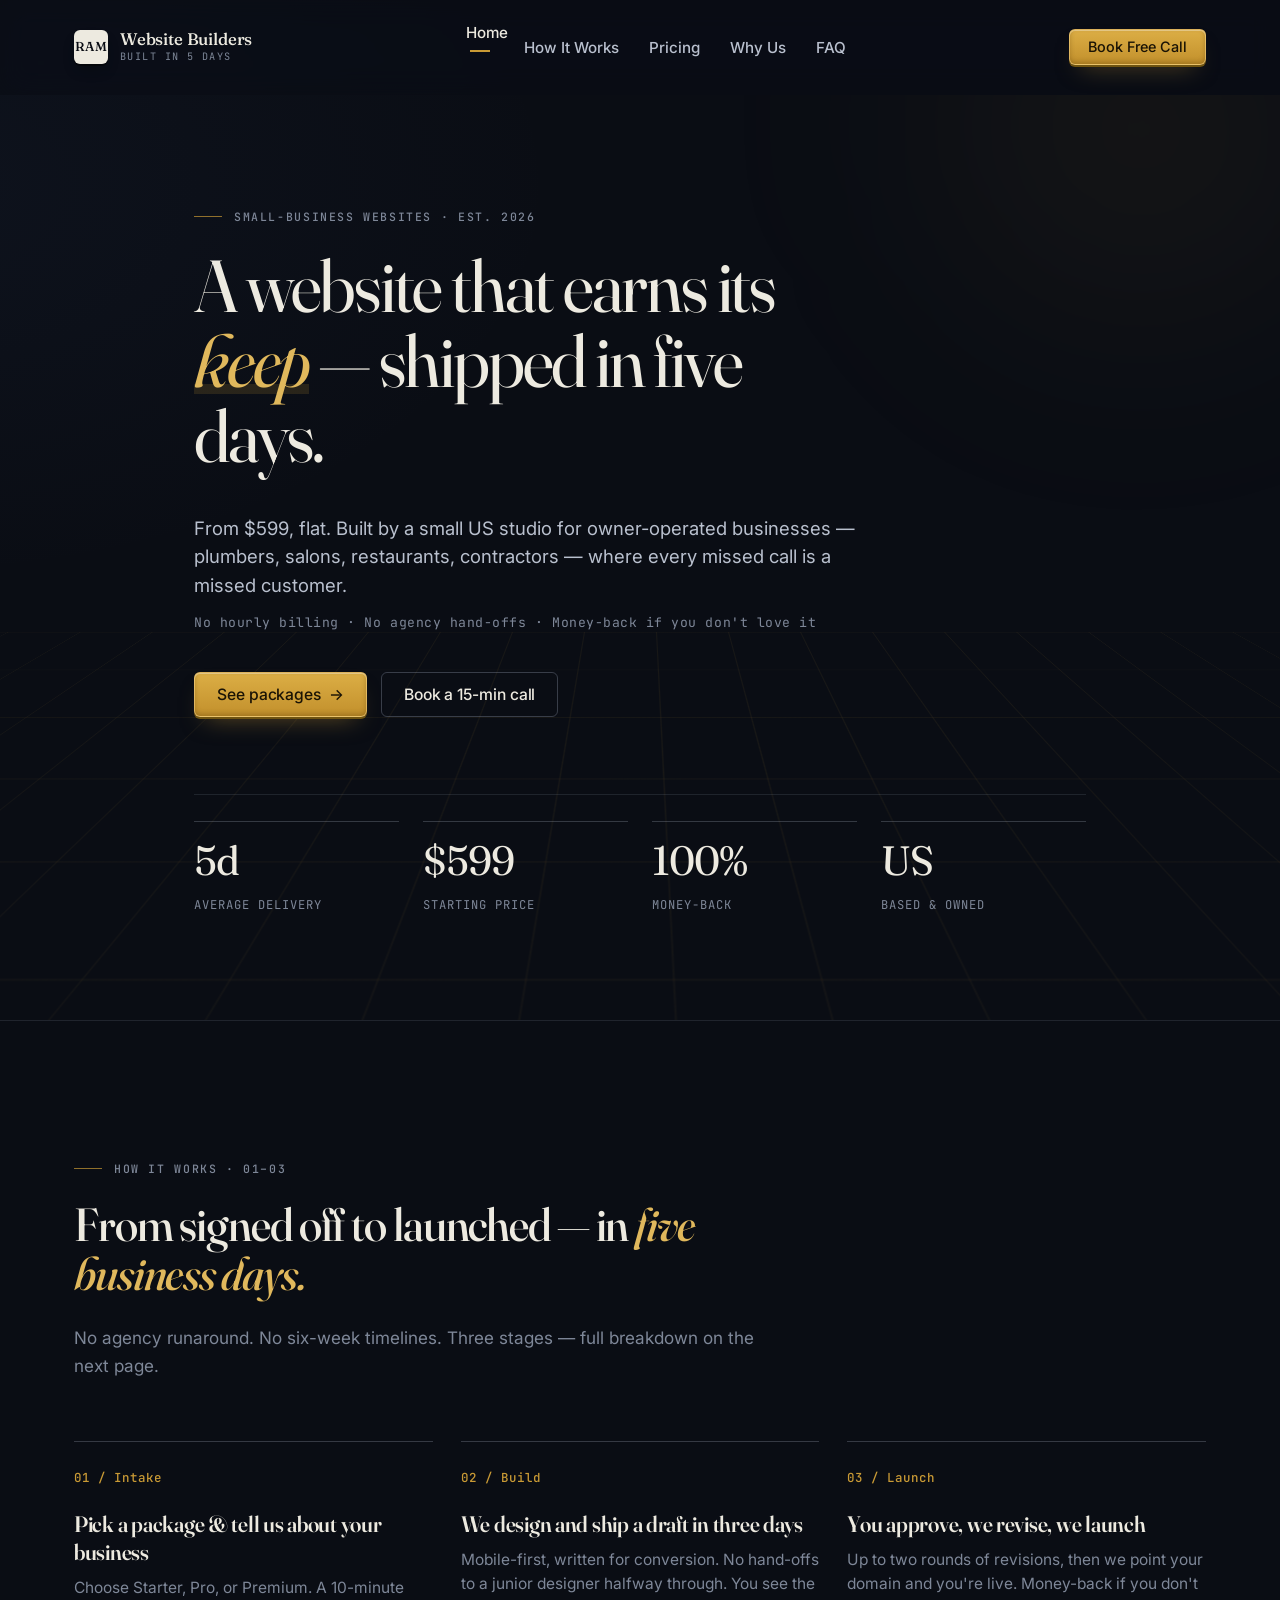
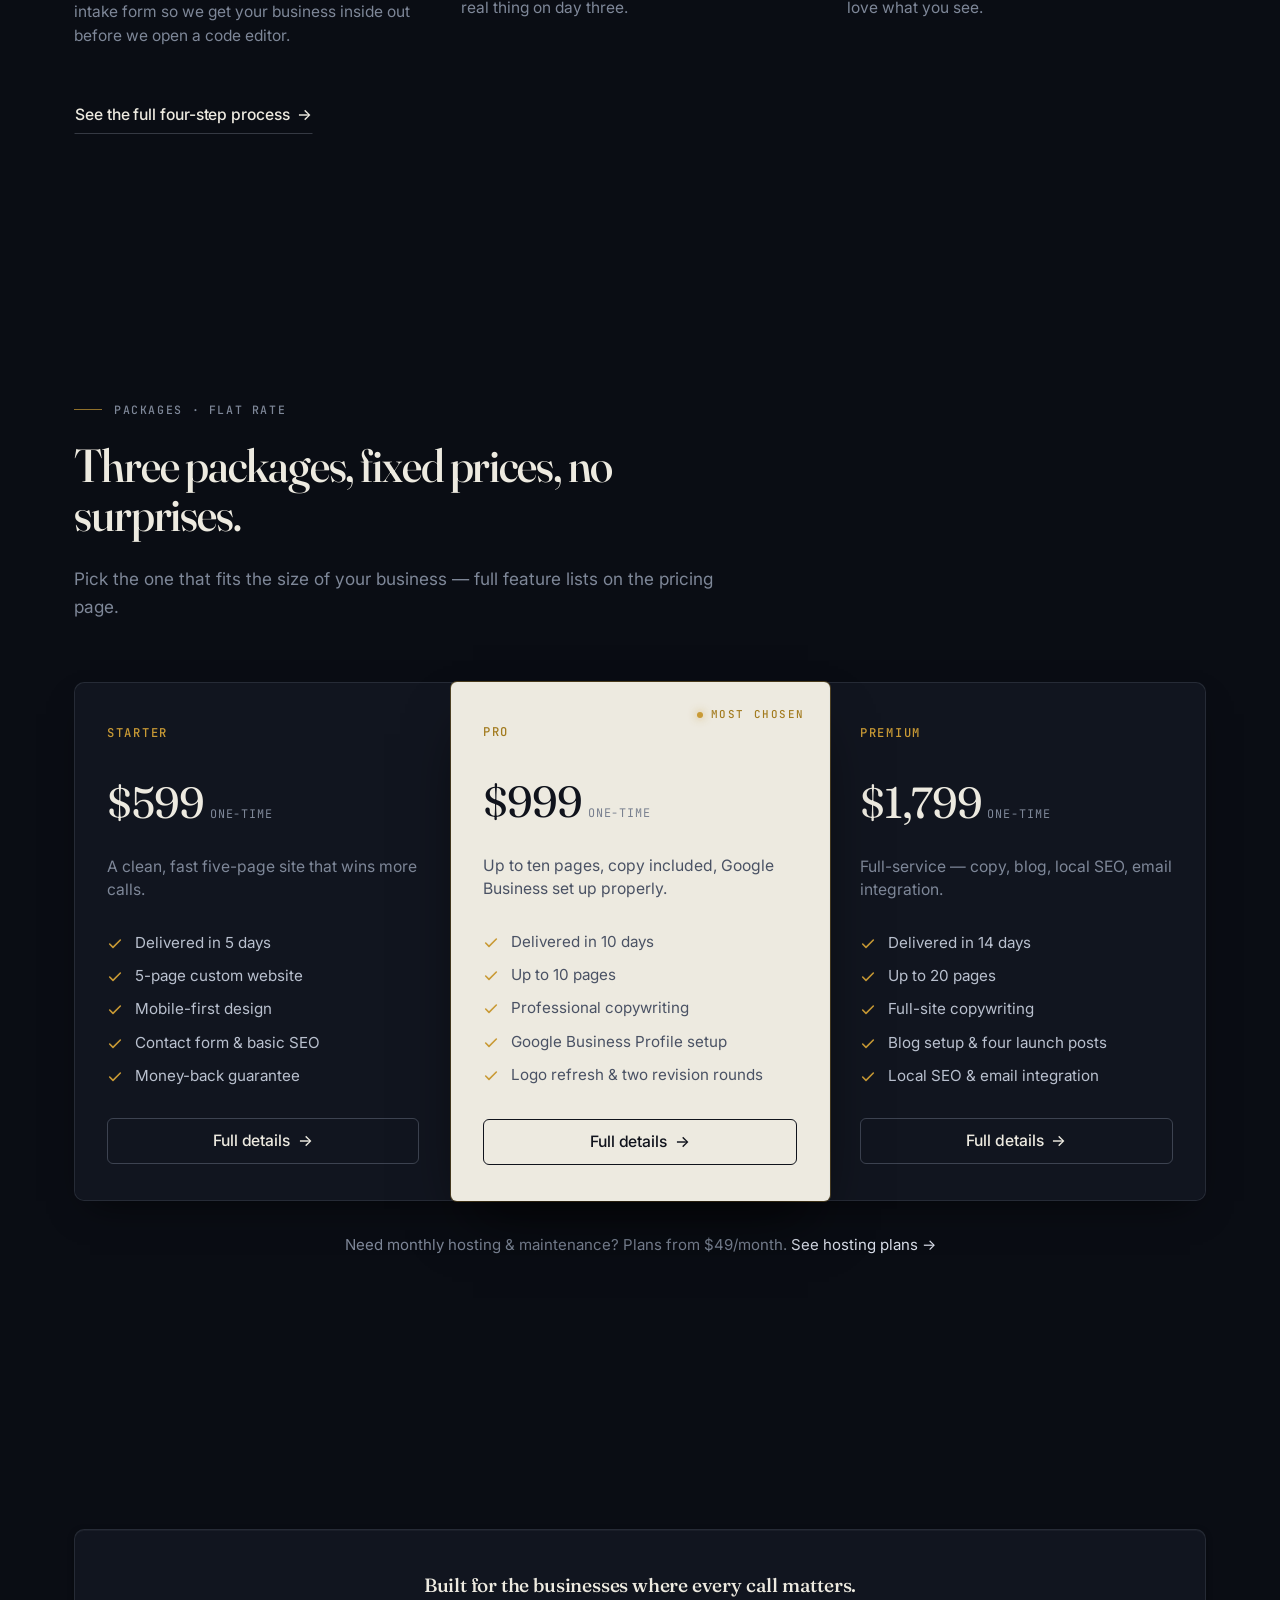
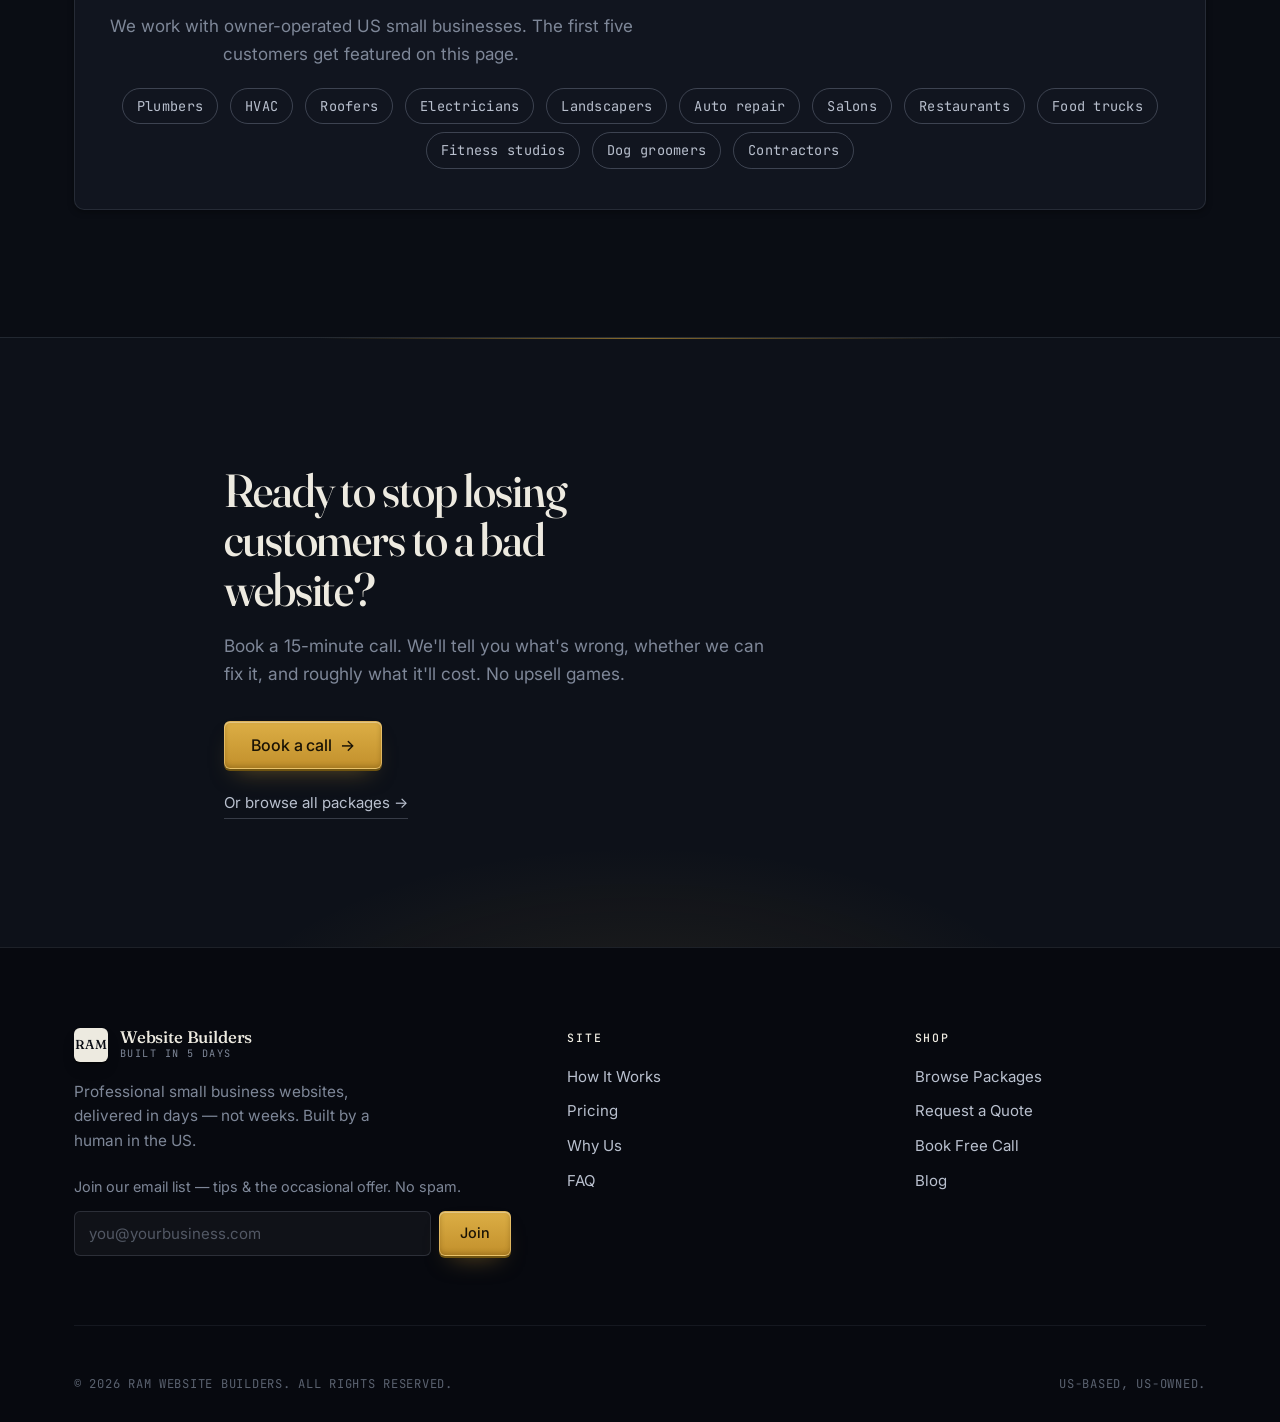
==== commit b586afd9: "Editorial dark: v5 typography and layout on a deep ink palette with 3D depth Keeps everything from t" ====
--- a/index.html
+++ b/index.html
@@ -12,7 +12,7 @@
 <link rel="preconnect" href="https://fonts.googleapis.com">
 <link rel="preconnect" href="https://fonts.gstatic.com" crossorigin>
 <link href="https://fonts.googleapis.com/css2?family=Fraunces:ital,opsz,wght@0,9..144,400..600;1,9..144,400..600&family=Inter:wght@400;500;600&family=JetBrains+Mono:wght@400;500&display=swap" rel="stylesheet">
-<link rel="stylesheet" href="/assets/style.css?v=5">
+<link rel="stylesheet" href="/assets/style.css?v=6">
 </head>
 <body>
 
@@ -233,6 +233,6 @@
   </div>
 </footer>
 
-<script src="/assets/main.js?v=5"></script>
+<script src="/assets/main.js?v=6"></script>
 </body>
 </html>
--- a/assets/style.css
+++ b/assets/style.css
@@ -1,35 +1,36 @@
 /* RAM Website Builders — shared styles
-   v5 "Editorial": refined light theme, asymmetric, calm. */
+   v6 "Editorial Dark": the v5 typography and layout system on a deep
+   ink palette, with restrained 3D depth. */
 
 :root {
-  /* Legacy token names kept — values remapped to a calm editorial palette. */
-  --navy: #0F1B2E;            /* primary ink */
-  --navy-dark: #050A14;
-  --gold: #B08423;            /* dialled down from neon to a "patinated brass" */
-  --gold-light: #C99A35;
-  --bg: #F6F4EF;              /* warm off-white, like a quality stock paper */
-  --bg-2: #EDE9DF;
-  --paper: #FBF9F4;
-  --text: #2A3243;
-  --text-light: #6B7385;
-  --rule: #1c2438;            /* hairline rules */
-  --card: #FFFFFF;
-  --border: #E4DFD4;
-  --border-strong: #C9C2B2;
+  /* Legacy token names kept — --navy is the primary ink (light on dark). */
+  --navy: #EDEAE0;            /* heading / primary ink */
+  --navy-dark: #07090F;
+  --gold: #C99A35;            /* patinated brass */
+  --gold-light: #E0B85C;
+  --bg: #0A0D14;              /* deep warm ink */
+  --bg-2: #0D1119;
+  --paper: #11151F;           /* elevated panel */
+  --card: #161B28;
+  --text: #B9C0CE;
+  --text-light: #7E8798;
+  --rule: rgba(205, 214, 232, .22);   /* hairline rules */
+  --border: rgba(190, 200, 222, .12);
+  --border-strong: rgba(190, 200, 222, .26);
 
   --radius-sm: 6px;
   --radius: 10px;
   --radius-lg: 14px;
 
-  --shadow-sm: 0 1px 2px rgba(15, 23, 42, .05);
-  --shadow: 0 8px 22px -10px rgba(15, 23, 42, .14), 0 2px 4px rgba(15, 23, 42, .04);
-  --shadow-lg: 0 22px 44px -16px rgba(15, 23, 42, .22), 0 4px 8px rgba(15, 23, 42, .06);
+  --shadow-sm: 0 1px 0 rgba(255, 255, 255, .04) inset, 0 2px 6px rgba(0, 0, 0, .35);
+  --shadow: 0 1px 0 rgba(255, 255, 255, .05) inset, 0 16px 36px -16px rgba(0, 0, 0, .65);
+  --shadow-lg: 0 1px 0 rgba(255, 255, 255, .06) inset, 0 30px 60px -22px rgba(0, 0, 0, .8);
 
   --container: 1180px;
   --section-pad: clamp(72px, 10vw, 132px);
   --ease: cubic-bezier(.2, .8, .2, 1);
 
-  --font-display: 'Fraunces', 'Space Grotesk', Georgia, serif;
+  --font-display: 'Fraunces', Georgia, serif;
   --font-body: 'Inter', system-ui, -apple-system, Segoe UI, Roboto, sans-serif;
   --font-mono: 'JetBrains Mono', ui-monospace, SFMono-Regular, Menlo, monospace;
 }
@@ -45,22 +46,25 @@
   font-size: 17px;
   line-height: 1.65;
   color: var(--text);
-  background: var(--bg);
+  background:
+    radial-gradient(1000px 520px at 80% -12%, rgba(201, 154, 53, .05), transparent 60%),
+    radial-gradient(1100px 660px at -8% 4%, rgba(64, 92, 150, .07), transparent 60%),
+    var(--bg);
   -webkit-font-smoothing: antialiased;
   text-rendering: optimizeLegibility;
 }
 
-::selection { background: var(--navy); color: var(--bg); }
+::selection { background: var(--gold); color: #151003; }
 :focus-visible { outline: 2px solid var(--gold); outline-offset: 3px; border-radius: 4px; }
 
 img, svg { max-width: 100%; display: block; }
 
 a {
-  color: var(--navy);
+  color: #D9DEE9;
   text-decoration: none;
   transition: color .2s var(--ease);
 }
-a:hover { color: var(--gold); }
+a:hover { color: var(--gold-light); }
 
 /* ---------- Typography ---------- */
 h1, h2, h3, h4 {
@@ -70,12 +74,12 @@
   color: var(--navy);
   line-height: 1.08;
   margin: 0 0 .55em;
-  font-variation-settings: "opsz" 96, "SOFT" 0;
+  font-variation-settings: "opsz" 96;
 }
 h1 {
   font-size: clamp(2.6rem, 6vw, 4.6rem);
   font-weight: 400;
-  font-variation-settings: "opsz" 144, "SOFT" 0;
+  font-variation-settings: "opsz" 144;
   line-height: 1.02;
   letter-spacing: -0.03em;
 }
@@ -94,8 +98,8 @@
 
 h1 em, h2 em, h3 em {
   font-style: italic;
-  font-variation-settings: "opsz" 144, "SOFT" 100;
-  color: var(--navy);
+  font-variation-settings: "opsz" 144;
+  color: var(--gold-light);
 }
 
 p { margin: 0 0 1em; }
@@ -127,11 +131,11 @@
   content: "";
   width: 28px;
   height: 1px;
-  background: var(--navy);
-  opacity: .5;
-}
-
-/* Section heads are left-aligned by default — only centered when explicitly asked */
+  background: var(--gold);
+  opacity: .7;
+}
+
+/* Section heads are left-aligned by default */
 .section-head { max-width: 680px; margin: 0 0 60px; }
 .section-head p { color: var(--text-light); font-size: 1.075rem; }
 .section-head.center { text-align: center; margin-left: auto; margin-right: auto; }
@@ -157,36 +161,62 @@
   line-height: 1;
   position: relative;
 }
+.btn:hover { transform: translateY(-1px); }
 .btn:active { transform: translateY(1px); }
 
+/* matte brass key with a physical press */
 .btn-primary {
+  background: linear-gradient(180deg, #DCAE45 0%, #C2902C 100%);
+  color: #1A1305;
+  border-color: rgba(255, 226, 160, .4);
+  box-shadow:
+    0 1px 0 rgba(255, 255, 255, .35) inset,
+    0 -2px 5px rgba(80, 52, 0, .3) inset,
+    0 2px 0 #6E5310,
+    0 12px 24px -12px rgba(201, 154, 53, .5);
+}
+.btn-primary:hover {
+  background: linear-gradient(180deg, #E6BC55 0%, #CE9C34 100%);
+  color: #1A1305;
+  box-shadow:
+    0 1px 0 rgba(255, 255, 255, .4) inset,
+    0 -2px 5px rgba(80, 52, 0, .26) inset,
+    0 3px 0 #6E5310,
+    0 16px 30px -12px rgba(201, 154, 53, .6);
+}
+.btn-primary:active {
+  box-shadow:
+    0 1px 0 rgba(255, 255, 255, .3) inset,
+    0 -2px 4px rgba(80, 52, 0, .3) inset,
+    0 0 0 #6E5310,
+    0 8px 16px -12px rgba(201, 154, 53, .5);
+}
+
+.btn-secondary {
+  background: transparent;
+  color: var(--navy);
+  border-color: var(--border-strong);
+}
+.btn-secondary:hover {
+  border-color: var(--gold);
+  color: var(--gold-light);
+  box-shadow: 0 0 0 1px rgba(201, 154, 53, .18), 0 10px 24px -16px rgba(0, 0, 0, .8);
+}
+
+.btn-ghost {
+  background: transparent;
+  color: var(--navy);
+  padding: 10px 0;
+  border-bottom: 1px solid var(--rule);
+  border-radius: 0;
+}
+.btn-ghost:hover { color: var(--gold-light); border-bottom-color: var(--gold); }
+
+.btn-on-dark {
   background: var(--navy);
   color: var(--bg);
-  border-color: var(--navy);
-}
-.btn-primary:hover { background: #1A2A45; border-color: #1A2A45; color: var(--bg); }
-
-.btn-secondary {
-  background: transparent;
-  color: var(--navy);
-  border-color: var(--navy);
-}
-.btn-secondary:hover { background: var(--navy); color: var(--bg); }
-
-.btn-ghost {
-  background: transparent;
-  color: var(--navy);
-  padding: 10px 0;
-  border-bottom: 1px solid var(--navy);
-  border-radius: 0;
-}
-.btn-ghost:hover { color: var(--gold); border-bottom-color: var(--gold); }
-
-.btn-on-dark {
-  background: var(--bg);
-  color: var(--navy);
-}
-.btn-on-dark:hover { background: #fff; color: var(--navy); }
+}
+.btn-on-dark:hover { background: #fff; color: var(--bg); }
 
 .btn-arrow::after {
   content: "→";
@@ -200,14 +230,14 @@
   position: sticky;
   top: 0;
   z-index: 50;
-  background: rgba(246, 244, 239, 0.82);
-  backdrop-filter: saturate(180%) blur(12px);
-  -webkit-backdrop-filter: saturate(180%) blur(12px);
+  background: rgba(10, 13, 20, 0.7);
+  backdrop-filter: saturate(160%) blur(14px);
+  -webkit-backdrop-filter: saturate(160%) blur(14px);
   border-bottom: 1px solid transparent;
   transition: border-color .2s var(--ease), background .2s var(--ease);
 }
 .nav.scrolled {
-  background: rgba(246, 244, 239, 0.94);
+  background: rgba(10, 13, 20, 0.92);
   border-bottom-color: var(--border);
 }
 .nav-inner {
@@ -237,6 +267,7 @@
   font-weight: 500;
   font-size: 13px;
   letter-spacing: .04em;
+  box-shadow: 0 2px 0 rgba(0, 0, 0, .45), 0 8px 16px -8px rgba(0, 0, 0, .6);
 }
 .brand-text { display: flex; flex-direction: column; line-height: 1.05; }
 .brand-text strong { font-family: var(--font-display); font-weight: 500; font-size: 1.05rem; color: var(--navy); letter-spacing: -0.01em; }
@@ -287,7 +318,9 @@
     flex-direction: column;
     position: absolute;
     top: 100%; left: 0; right: 0;
-    background: var(--paper);
+    background: rgba(11, 14, 22, .98);
+    backdrop-filter: blur(18px);
+    -webkit-backdrop-filter: blur(18px);
     padding: 14px;
     gap: 2px;
     border-bottom: 1px solid var(--border);
@@ -305,6 +338,36 @@
   padding-bottom: clamp(64px, 8vw, 110px);
   border-bottom: 1px solid var(--border);
 }
+/* faint perspective grid receding behind the hero — depth without noise */
+.hero::before {
+  content: "";
+  position: absolute;
+  left: -50vw;
+  top: 58%;
+  width: 200vw;
+  height: 120%;
+  z-index: 0;
+  pointer-events: none;
+  background:
+    linear-gradient(rgba(201, 154, 53, .07) 1px, transparent 1px) 0 0 / 72px 72px,
+    linear-gradient(90deg, rgba(201, 154, 53, .07) 1px, transparent 1px) 0 0 / 72px 72px;
+  transform: perspective(620px) rotateX(62deg) translate3d(0, var(--hero-shift-1, 0), 0);
+  transform-origin: 50% 0;
+  -webkit-mask-image: radial-gradient(68% 80% at 50% 0%, #000 22%, transparent 76%);
+  mask-image: radial-gradient(68% 80% at 50% 0%, #000 22%, transparent 76%);
+}
+.hero::after {
+  content: "";
+  position: absolute;
+  width: 640px; height: 460px;
+  border-radius: 50%;
+  filter: blur(110px);
+  z-index: 0;
+  pointer-events: none;
+  background: radial-gradient(circle at 60% 40%, rgba(201, 154, 53, .09), transparent 62%);
+  top: -160px; right: -120px;
+  transform: translate3d(0, var(--hero-shift-2, 0), 0);
+}
 .hero-inner {
   position: relative;
   z-index: 1;
@@ -319,7 +382,7 @@
   position: relative;
   display: inline-block;
   font-style: italic;
-  font-variation-settings: "opsz" 144, "SOFT" 100;
+  color: var(--gold-light);
   white-space: normal;
 }
 .hero h1 .underlined::after {
@@ -329,7 +392,7 @@
   bottom: 4px;
   height: 10px;
   background: var(--gold);
-  opacity: .28;
+  opacity: .16;
   z-index: -1;
 }
 .hero-sub {
@@ -352,7 +415,7 @@
   flex-wrap: wrap;
 }
 
-/* a small "meta" line of stats that runs under the hero, with monospace numbering */
+/* stats strip along the base of the hero */
 .hero-rule {
   margin-top: clamp(48px, 6vw, 80px);
   padding-top: 26px;
@@ -365,7 +428,7 @@
   .hero-rule { grid-template-columns: repeat(2, 1fr); gap: 18px 24px; }
 }
 
-/* ---------- Trust bar (existing) ---------- */
+/* ---------- Trust bar ---------- */
 .trustbar {
   padding: 0 0 var(--section-pad);
   position: relative;
@@ -403,6 +466,14 @@
 
 @media (max-width: 720px) {
   .trustbar-grid { grid-template-columns: repeat(2, 1fr); gap: 28px; }
+}
+
+/* ---------- 3D tilt (driven by main.js cursor tracking) ---------- */
+.tier, .hosting-card, .split-card, .proof {
+  transform: perspective(1200px) rotateX(var(--rx, 0deg)) rotateY(var(--ry, 0deg)) translateY(var(--lift, 0px));
+  transform-style: preserve-3d;
+  transition: transform .18s ease-out, background .25s var(--ease), border-color .25s var(--ease), box-shadow .3s var(--ease);
+  will-change: transform;
 }
 
 /* ---------- Steps ---------- */
@@ -423,6 +494,7 @@
   transition: transform .25s var(--ease);
 }
 .step:hover { transform: translateY(-3px); }
+.step:hover .step-num { color: var(--gold-light); }
 .step-num {
   font-family: var(--font-mono);
   font-size: .78rem;
@@ -431,6 +503,7 @@
   letter-spacing: .08em;
   display: block;
   margin-bottom: 22px;
+  transition: color .2s var(--ease);
 }
 .step h3 { margin-bottom: 10px; }
 .step p { color: var(--text-light); margin: 0; font-size: .97rem; line-height: 1.55; }
@@ -447,7 +520,9 @@
   border: 1px solid var(--border);
   border-radius: var(--radius);
   background: var(--paper);
-  overflow: hidden;
+  overflow: visible;
+  box-shadow: var(--shadow);
+  perspective: 1600px;
 }
 .tier {
   background: var(--paper);
@@ -458,26 +533,31 @@
   display: flex;
   flex-direction: column;
   position: relative;
-  transition: background .25s var(--ease);
-}
-.tier:last-child { border-right: 0; }
-.tier:hover { background: var(--card); }
+}
+.tier:first-child { border-radius: var(--radius) 0 0 var(--radius); }
+.tier:last-child { border-right: 0; border-radius: 0 var(--radius) var(--radius) 0; }
+.tier:hover { background: var(--card); --lift: -4px; box-shadow: var(--shadow-lg); z-index: 1; }
+/* the featured tier is the one light panel on the dark page */
 .tier.featured {
   background: var(--navy);
-  color: var(--bg);
-}
-.tier.featured:hover { background: #142340; }
-.tier.featured h3, .tier.featured .tier-price strong { color: var(--bg); }
-.tier.featured .tier-name { color: var(--gold-light); }
-.tier.featured .tier-tagline, .tier.featured li { color: rgba(246, 244, 239, .78); }
-.tier.featured li::before {
-  background-color: rgba(201, 154, 53, .25);
-}
+  color: #2A3243;
+  border-radius: var(--radius-sm);
+  margin: -1px;
+  box-shadow: var(--shadow-lg), 0 0 0 1px rgba(201, 154, 53, .35);
+  z-index: 1;
+}
+.tier.featured:hover { background: #F6F3EA; --lift: -4px; }
+.tier.featured h3, .tier.featured .tier-price strong { color: #10131C; }
+.tier.featured .tier-name { color: #A37C20; }
+.tier.featured .tier-tagline, .tier.featured li { color: #4A5264; }
+.tier.featured .tier-price span { color: #79808F; }
 .tier.featured .btn-secondary {
-  color: var(--bg);
-  border-color: var(--bg);
-}
-.tier.featured .btn-secondary:hover { background: var(--bg); color: var(--navy); }
+  color: #10131C;
+  border-color: #10131C;
+}
+.tier.featured .btn-secondary:hover { background: #10131C; color: var(--navy); box-shadow: none; }
+.tier.featured .tier-badge { color: #A37C20; }
+.tier.featured .tier-badge::before { background: #C99A35; }
 
 .tier-badge {
   position: absolute;
@@ -502,8 +582,8 @@
   width: 6px; height: 6px;
   background: var(--gold);
   border-radius: 50%;
-}
-.tier.featured .tier-badge::before { background: var(--gold-light); }
+  box-shadow: 0 0 8px rgba(201, 154, 53, .8);
+}
 
 .tier-name {
   font-family: var(--font-mono);
@@ -562,14 +642,15 @@
   flex-shrink: 0;
   width: 16px; height: 16px;
   margin-top: 4px;
-  background: url("data:image/svg+xml;utf8,<svg xmlns='http://www.w3.org/2000/svg' viewBox='0 0 24 24' fill='none' stroke='%23B08423' stroke-width='2.4' stroke-linecap='round' stroke-linejoin='round'><polyline points='20 6 9 17 4 12'/></svg>") center / 16px no-repeat;
+  background: url("data:image/svg+xml;utf8,<svg xmlns='http://www.w3.org/2000/svg' viewBox='0 0 24 24' fill='none' stroke='%23C99A35' stroke-width='2.4' stroke-linecap='round' stroke-linejoin='round'><polyline points='20 6 9 17 4 12'/></svg>") center / 16px no-repeat;
 }
 .tier .btn { width: 100%; justify-content: center; }
 
 @media (max-width: 980px) {
   .pricing { grid-template-columns: 1fr; max-width: 480px; margin: 0 auto; }
   .tier { border-right: 0; border-bottom: 1px solid var(--border); }
-  .tier:last-child { border-bottom: 0; }
+  .tier:first-child { border-radius: var(--radius) var(--radius) 0 0; }
+  .tier:last-child { border-bottom: 0; border-radius: 0 0 var(--radius) var(--radius); }
 }
 
 .pricing-foot {
@@ -585,15 +666,17 @@
   grid-template-columns: repeat(3, 1fr);
   gap: 24px;
   margin-top: 24px;
+  perspective: 1400px;
 }
 .hosting-card {
   background: var(--paper);
   border: 1px solid var(--border);
   border-radius: var(--radius);
   padding: 28px 24px;
-  transition: border-color .2s var(--ease), background .2s var(--ease);
-}
-.hosting-card:hover { border-color: var(--border-strong); background: var(--card); }
+  position: relative;
+  box-shadow: var(--shadow-sm);
+}
+.hosting-card:hover { border-color: var(--border-strong); background: var(--card); --lift: -4px; box-shadow: var(--shadow); }
 .hosting-card h4 { font-family: var(--font-display); font-weight: 500; margin: 0 0 4px; font-size: 1.05rem; color: var(--navy); letter-spacing: -0.01em; }
 .hosting-card .price {
   font-family: var(--font-display);
@@ -611,8 +694,8 @@
   text-transform: uppercase;
 }
 .hosting-card p { color: var(--text-light); font-size: .95rem; margin: 0 0 16px; line-height: 1.5; }
-.hosting-card a { font-weight: 500; font-size: .92rem; color: var(--navy); border-bottom: 1px solid var(--navy); padding-bottom: 2px; }
-.hosting-card a:hover { color: var(--gold); border-color: var(--gold); }
+.hosting-card a { font-weight: 500; font-size: .92rem; color: var(--navy); border-bottom: 1px solid var(--rule); padding-bottom: 2px; }
+.hosting-card a:hover { color: var(--gold-light); border-color: var(--gold); }
 @media (max-width: 800px) { .hosting { grid-template-columns: 1fr; } }
 
 /* ---------- Why Us cards ---------- */
@@ -652,6 +735,7 @@
   border-radius: var(--radius);
   padding: 0;
   overflow: hidden;
+  box-shadow: var(--shadow);
 }
 .compare table { width: 100%; border-collapse: collapse; }
 .compare th, .compare td {
@@ -661,7 +745,7 @@
   font-size: .96rem;
 }
 .compare thead th {
-  background: transparent;
+  background: rgba(201, 154, 53, .04);
   font-family: var(--font-mono);
   font-weight: 500;
   color: var(--text-light);
@@ -669,7 +753,7 @@
   letter-spacing: .12em;
   text-transform: uppercase;
 }
-.compare th.ram { color: var(--navy); }
+.compare th.ram { color: var(--gold-light); }
 .compare tr:last-child td { border-bottom: 0; }
 .compare td.ram { font-weight: 500; color: var(--navy); }
 .compare td:first-child { color: var(--text-light); font-size: .9rem; }
@@ -717,7 +801,7 @@
   transition: transform .2s var(--ease), color .2s var(--ease);
   line-height: 1;
 }
-.faqs details[open] summary::after { content: "−"; color: var(--gold); }
+.faqs details[open] summary::after { content: "−"; color: var(--gold-light); }
 .faqs .faq-body {
   padding: 0 0 26px;
   color: var(--text-light);
@@ -739,7 +823,7 @@
   left: 8px;
   top: 6px; bottom: 6px;
   width: 1px;
-  background: var(--rule);
+  background: linear-gradient(to bottom, var(--gold), rgba(201, 154, 53, .08));
 }
 .tl-item { position: relative; padding-bottom: 36px; padding-left: 24px; }
 .tl-item:last-child { padding-bottom: 0; }
@@ -751,6 +835,7 @@
   border-radius: 50%;
   background: var(--bg);
   border: 1.5px solid var(--gold);
+  box-shadow: 0 0 10px rgba(201, 154, 53, .35);
 }
 .tl-day {
   font-family: var(--font-mono);
@@ -769,15 +854,17 @@
   display: grid;
   grid-template-columns: 1fr 1fr;
   gap: 40px;
+  perspective: 1400px;
 }
 .split-card {
   background: var(--paper);
   border: 1px solid var(--border);
   border-radius: var(--radius);
   padding: 40px;
-  transition: border-color .2s var(--ease);
-}
-.split-card:hover { border-color: var(--border-strong); }
+  position: relative;
+  box-shadow: var(--shadow-sm);
+}
+.split-card:hover { border-color: var(--border-strong); --lift: -4px; box-shadow: var(--shadow); }
 .split-card h3 { font-size: 1.3rem; margin-bottom: 16px; }
 .split-card ul { padding-left: 0; list-style: none; color: var(--text-light); margin: 0; }
 .split-card li { margin-bottom: 10px; padding-left: 18px; position: relative; }
@@ -797,7 +884,10 @@
   border: 1px solid var(--border);
   border-radius: var(--radius);
   padding: 40px 32px;
-}
+  position: relative;
+  box-shadow: var(--shadow-sm);
+}
+.proof:hover { --lift: -3px; box-shadow: var(--shadow); }
 .proof strong { color: var(--navy); font-family: var(--font-display); font-weight: 500; font-size: 1.2rem; letter-spacing: -0.01em; }
 .proof .industries {
   display: flex; flex-wrap: wrap; justify-content: center; gap: 8px 12px;
@@ -817,40 +907,52 @@
   transition: border-color .2s var(--ease), color .2s var(--ease);
 }
 .proof .industries span:hover {
-  border-color: var(--navy);
-  color: var(--navy);
-}
+  border-color: var(--gold);
+  color: var(--gold-light);
+}
+.proof .muted { margin-left: auto; margin-right: auto; }
 
 /* ---------- Final CTA ---------- */
 .final-cta {
-  background: var(--navy);
-  color: var(--bg);
+  background:
+    radial-gradient(620px 300px at 50% 118%, rgba(201, 154, 53, .12), transparent 70%),
+    var(--bg-2);
+  color: var(--navy);
   text-align: left;
   position: relative;
   overflow: hidden;
+  border-top: 1px solid var(--border);
+}
+.final-cta::before {
+  content: "";
+  position: absolute;
+  left: 50%; top: 0;
+  width: min(640px, 86%);
+  height: 1px;
+  transform: translateX(-50%);
+  background: linear-gradient(90deg, transparent, rgba(201, 154, 53, .65), transparent);
 }
 .final-cta .container { position: relative; z-index: 1; max-width: 880px; }
-.final-cta h2 { color: var(--bg); margin-bottom: 18px; max-width: 16ch; }
-.final-cta p { color: rgba(246, 244, 239, .72); font-size: 1.08rem; margin-bottom: 32px; max-width: 50ch; }
+.final-cta h2 { color: var(--navy); margin-bottom: 18px; max-width: 16ch; }
+.final-cta p { color: var(--text-light); font-size: 1.08rem; margin-bottom: 32px; max-width: 50ch; }
 .final-cta .btn { font-size: 1rem; padding: 15px 26px; }
-.final-cta .btn-primary { background: var(--bg); color: var(--navy); border-color: var(--bg); }
-.final-cta .btn-primary:hover { background: var(--gold-light); border-color: var(--gold-light); color: var(--navy); }
 .final-cta .secondary-link {
   display: inline-block;
   margin-top: 22px;
-  color: rgba(246, 244, 239, .78);
+  color: var(--text);
   font-size: .94rem;
-  border-bottom: 1px solid rgba(246, 244, 239, .35);
+  border-bottom: 1px solid var(--rule);
   padding-bottom: 2px;
 }
-.final-cta .secondary-link:hover { color: var(--gold-light); border-color: var(--gold-light); }
+.final-cta .secondary-link:hover { color: var(--gold-light); border-color: var(--gold); }
 
 /* ---------- Footer ---------- */
 .footer {
   background: var(--navy-dark);
-  color: rgba(246, 244, 239, 0.62);
+  color: var(--text-light);
   padding: 80px 0 28px;
   font-size: .94rem;
+  border-top: 1px solid var(--border);
 }
 .footer-grid {
   display: grid;
@@ -858,15 +960,15 @@
   gap: 56px;
   margin-bottom: 48px;
   padding-bottom: 32px;
-  border-bottom: 1px solid rgba(246, 244, 239, 0.1);
-}
-.footer .brand { color: var(--bg); margin-bottom: 18px; }
-.footer .brand-text strong { color: var(--bg); }
-.footer .brand-text span { color: rgba(246, 244, 239, 0.5); }
-.footer .brand-mark { background: var(--bg); color: var(--navy); }
-.footer p.tagline { color: rgba(246, 244, 239, 0.55); font-size: .96rem; max-width: 340px; line-height: 1.6; }
+  border-bottom: 1px solid rgba(190, 200, 222, 0.08);
+}
+.footer .brand { color: var(--navy); margin-bottom: 18px; }
+.footer .brand-text strong { color: var(--navy); }
+.footer .brand-text span { color: var(--text-light); }
+.footer .brand-mark { background: var(--navy); color: var(--bg); }
+.footer p.tagline { color: var(--text-light); font-size: .96rem; max-width: 340px; line-height: 1.6; }
 .footer h5 {
-  color: var(--bg);
+  color: var(--navy);
   font-family: var(--font-mono);
   font-size: .72rem;
   font-weight: 500;
@@ -875,7 +977,7 @@
   margin: 0 0 18px;
 }
 .footer ul { list-style: none; padding: 0; margin: 0; display: flex; flex-direction: column; gap: 10px; }
-.footer a { color: rgba(246, 244, 239, 0.7); }
+.footer a { color: var(--text); }
 .footer a:hover { color: var(--gold-light); }
 .footer-bottom {
   display: flex;
@@ -884,7 +986,7 @@
   flex-wrap: wrap;
   font-family: var(--font-mono);
   font-size: .76rem;
-  color: rgba(246, 244, 239, 0.4);
+  color: rgba(126, 135, 152, 0.7);
   letter-spacing: .06em;
   text-transform: uppercase;
 }
@@ -914,6 +1016,7 @@
   transform: scaleX(0);
   transform-origin: 0 50%;
   background: var(--gold);
+  box-shadow: 0 0 10px rgba(201, 154, 53, .5);
   z-index: 60;
   pointer-events: none;
   transition: transform .12s linear;
@@ -922,6 +1025,7 @@
 @media (prefers-reduced-motion: reduce) {
   .scroll-progress { display: none; }
   .hero-inner { transform: none !important; opacity: 1 !important; }
+  .hero::before, .hero::after { transform: none !important; }
 }
 
 /* ---------- Forms ---------- */
@@ -930,9 +1034,17 @@
   border: 1px solid var(--border);
   border-radius: var(--radius);
   padding: clamp(28px, 4vw, 44px);
-  box-shadow: var(--shadow-sm);
+  box-shadow: var(--shadow);
   max-width: 580px;
   margin: 0 auto;
+  position: relative;
+}
+.form-card::before {
+  content: "";
+  position: absolute;
+  left: 28px; right: 28px; top: 0;
+  height: 1px;
+  background: linear-gradient(90deg, transparent, rgba(201, 154, 53, .5), transparent);
 }
 .form { display: flex; flex-direction: column; gap: 18px; }
 .form-row { display: grid; grid-template-columns: 1fr 1fr; gap: 16px; }
@@ -950,32 +1062,32 @@
 .field textarea {
   font-family: var(--font-body);
   font-size: 1rem;
-  color: var(--text);
-  background: var(--card);
+  color: var(--navy);
+  background: rgba(7, 9, 15, .6);
   border: 1px solid var(--border);
   border-radius: var(--radius-sm);
   padding: 14px 16px;
   width: 100%;
   transition: border-color .2s var(--ease), box-shadow .2s var(--ease);
 }
-.field input::placeholder, .field textarea::placeholder { color: var(--text-light); opacity: .6; }
+.field input::placeholder, .field textarea::placeholder { color: var(--text-light); opacity: .55; }
 .field textarea { resize: vertical; min-height: 120px; }
 .field input:focus,
 .field textarea:focus {
   outline: none;
-  border-color: var(--navy);
-  box-shadow: 0 0 0 3px rgba(15, 27, 46, .08);
+  border-color: var(--gold);
+  box-shadow: 0 0 0 3px rgba(201, 154, 53, .14);
 }
 .form .btn { align-self: flex-start; margin-top: 4px; }
 .form-hp { position: absolute; left: -9999px; width: 1px; height: 1px; overflow: hidden; }
 .form-status { font-size: .92rem; min-height: 1.2em; margin: 0; }
-.form-status.ok { color: #4a7c3f; font-weight: 500; }
-.form-status.err { color: #a23f3f; font-weight: 500; }
+.form-status.ok { color: #7CBF6E; font-weight: 500; }
+.form-status.err { color: #E07B7B; font-weight: 500; }
 .form-note { font-size: .85rem; color: var(--text-light); margin: 0; }
 
 /* Footer newsletter */
 .footer-newsletter { margin-top: 22px; }
-.footer-newsletter p { color: rgba(246, 244, 239, 0.55); font-size: .9rem; margin: 0 0 12px; }
+.footer-newsletter p { color: var(--text-light); font-size: .9rem; margin: 0 0 12px; }
 .newsletter-form { display: flex; gap: 8px; flex-wrap: wrap; }
 .newsletter-form input[type="email"] {
   flex: 1;
@@ -984,21 +1096,20 @@
   font-size: .94rem;
   padding: 12px 14px;
   border-radius: var(--radius-sm);
-  border: 1px solid rgba(246, 244, 239, 0.18);
-  background: rgba(246, 244, 239, 0.05);
-  color: var(--bg);
-}
-.newsletter-form input[type="email"]::placeholder { color: rgba(246, 244, 239, 0.4); }
+  border: 1px solid rgba(190, 200, 222, 0.16);
+  background: rgba(255, 255, 255, 0.04);
+  color: var(--navy);
+}
+.newsletter-form input[type="email"]::placeholder { color: rgba(126, 135, 152, 0.6); }
 .newsletter-form input[type="email"]:focus {
   outline: none;
   border-color: var(--gold);
-  background: rgba(246, 244, 239, 0.08);
-}
-.newsletter-form .btn { padding: 12px 20px; font-size: .9rem; background: var(--bg); color: var(--navy); border-color: var(--bg); }
-.newsletter-form .btn:hover { background: var(--gold-light); border-color: var(--gold-light); }
+  background: rgba(255, 255, 255, 0.06);
+}
+.newsletter-form .btn { padding: 12px 20px; font-size: .9rem; }
 .footer .form-status { margin-top: 8px; }
 .footer .form-status.ok { color: var(--gold-light); }
-.footer .form-status.err { color: #f9a8a8; }
+.footer .form-status.err { color: #E07B7B; }
 
 @media (prefers-reduced-motion: reduce) {
   *, *::before, *::after {
@@ -1006,4 +1117,5 @@
     transition-duration: .01ms !important;
   }
   html { scroll-behavior: auto; }
-}
+  .tier, .hosting-card, .split-card, .proof { transform: none !important; }
+}
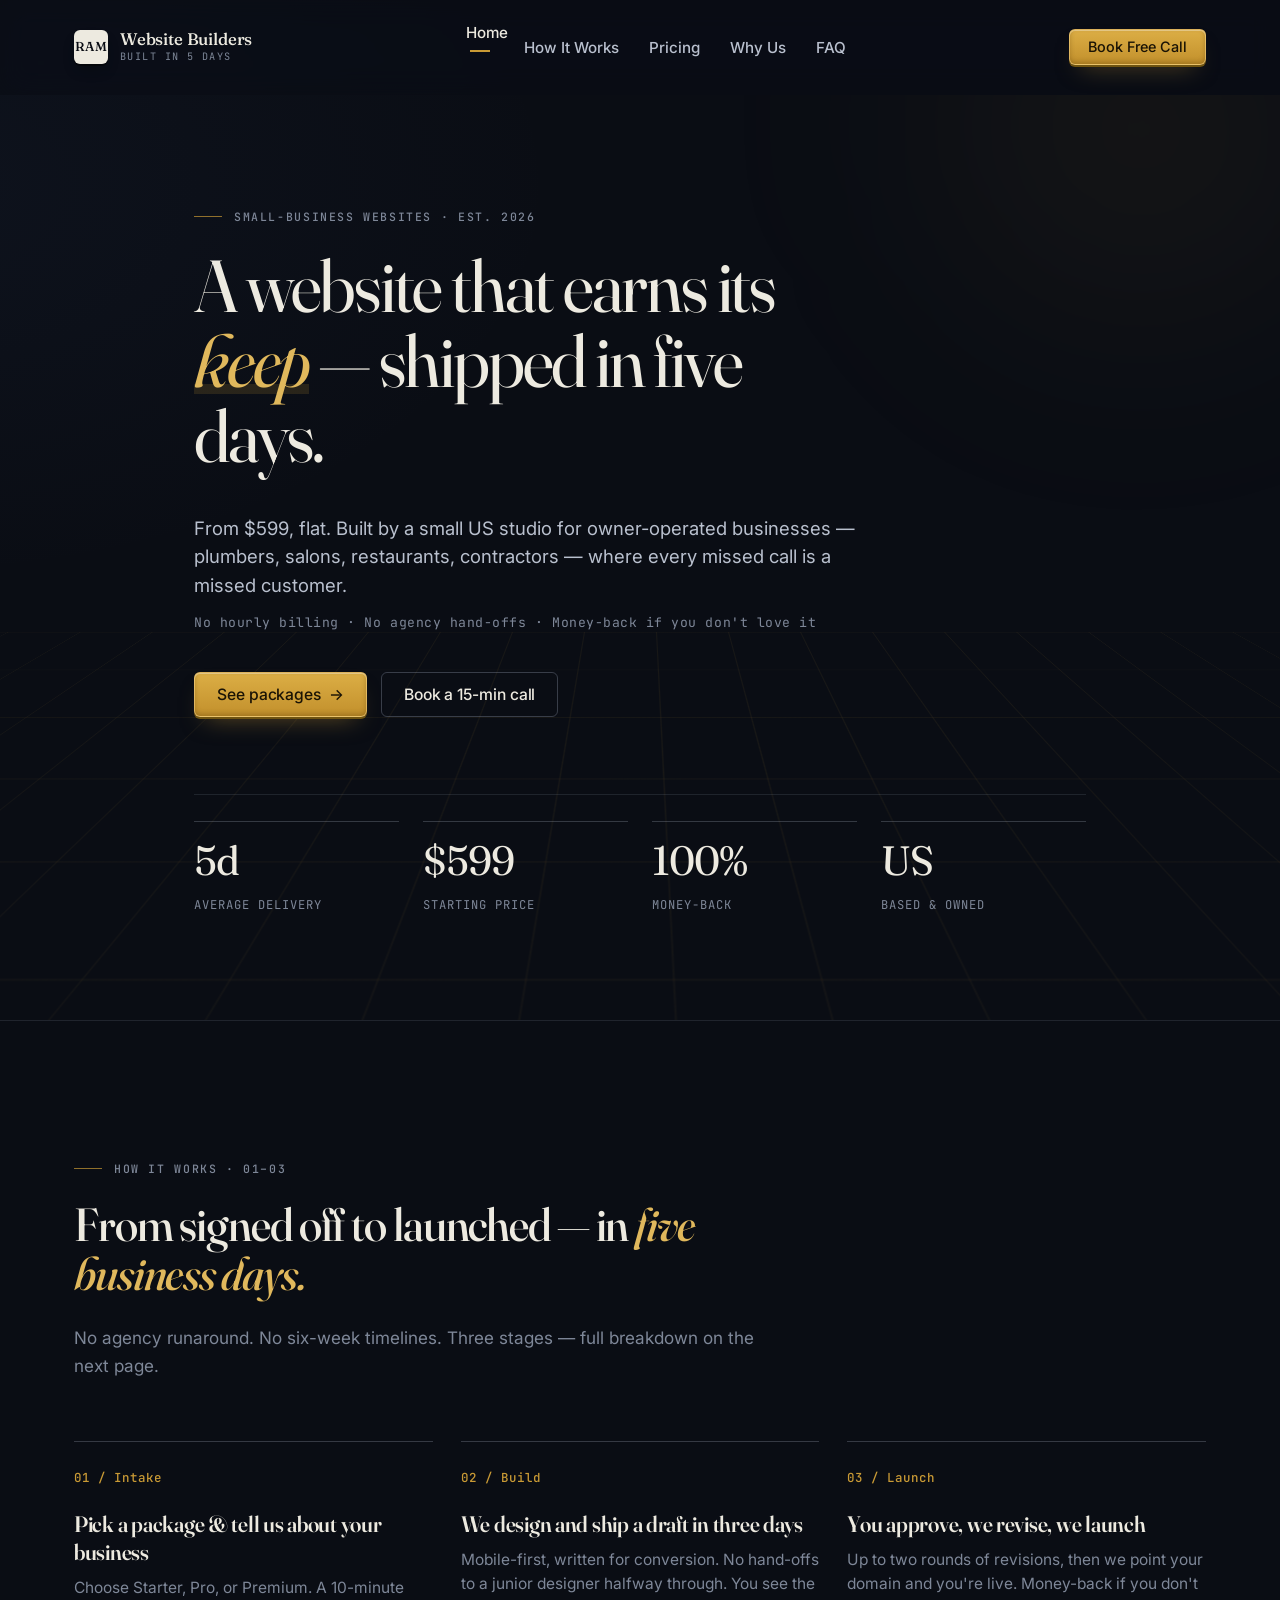
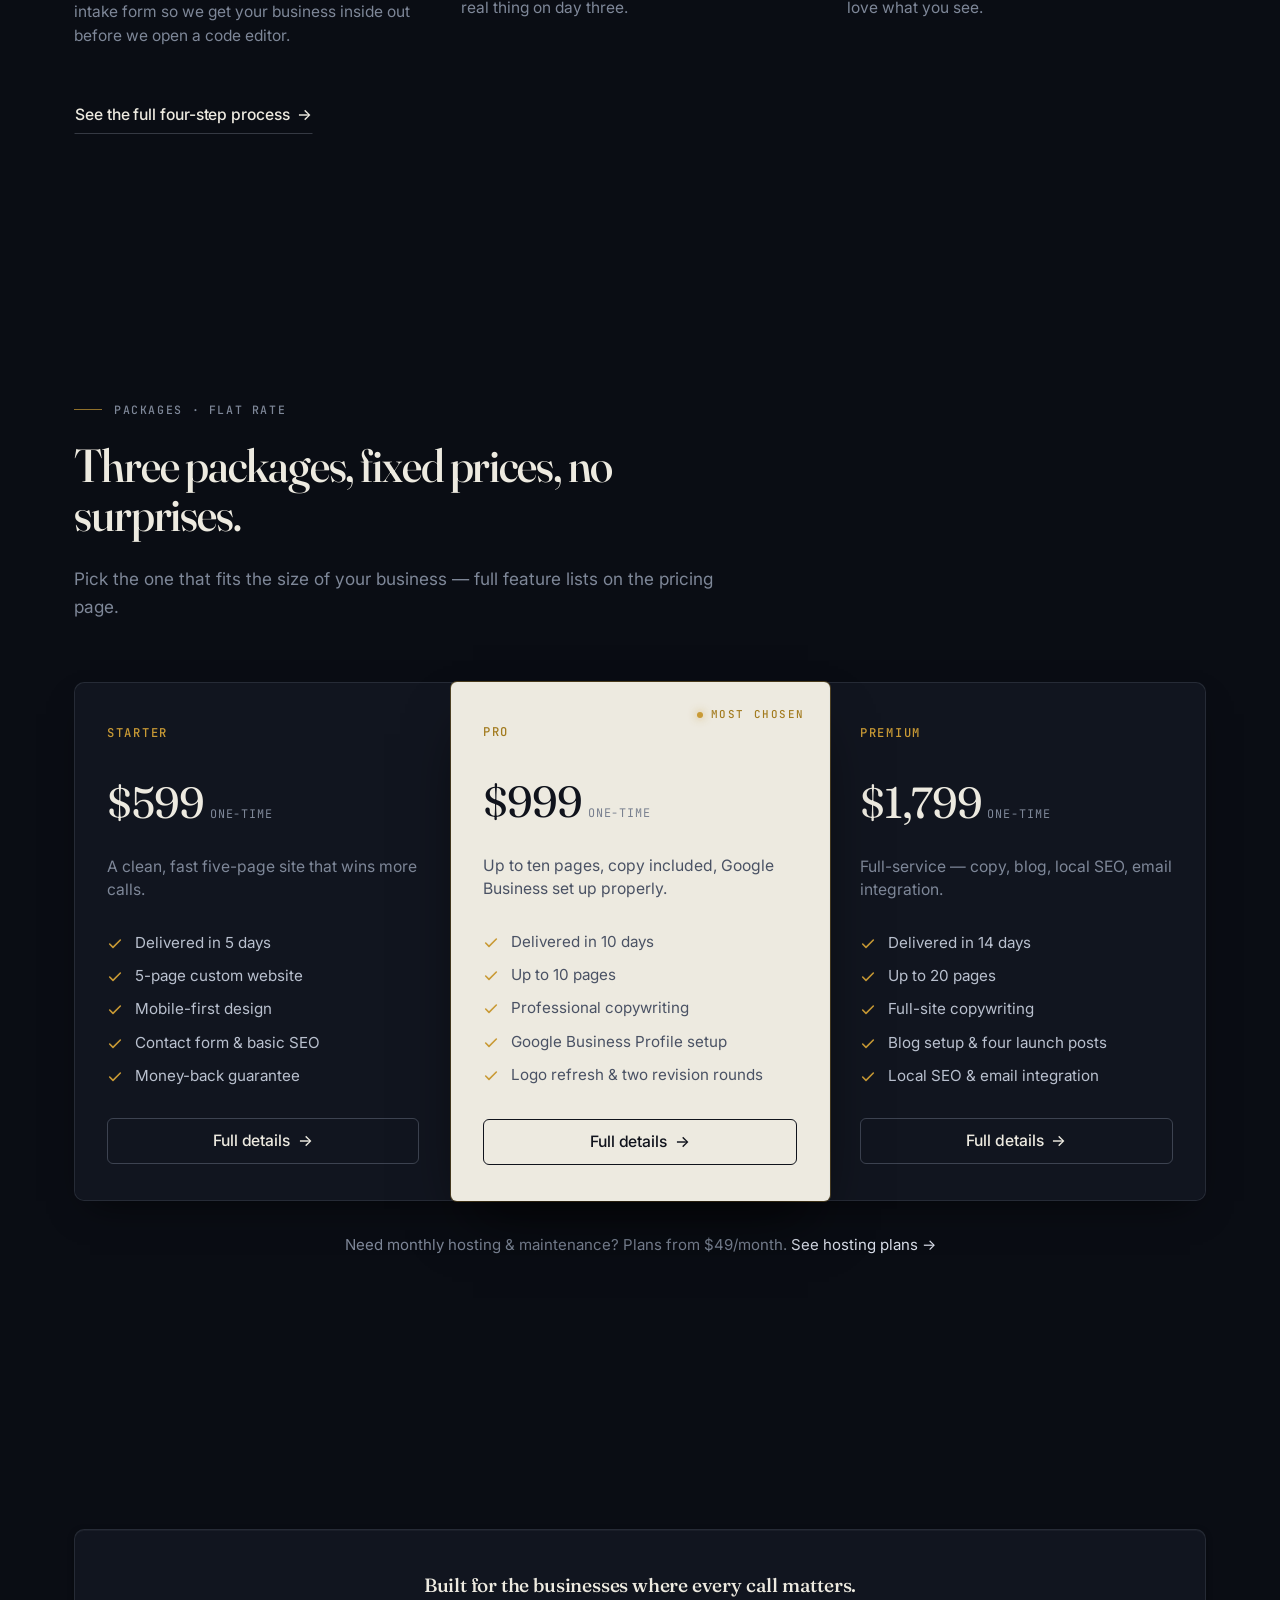
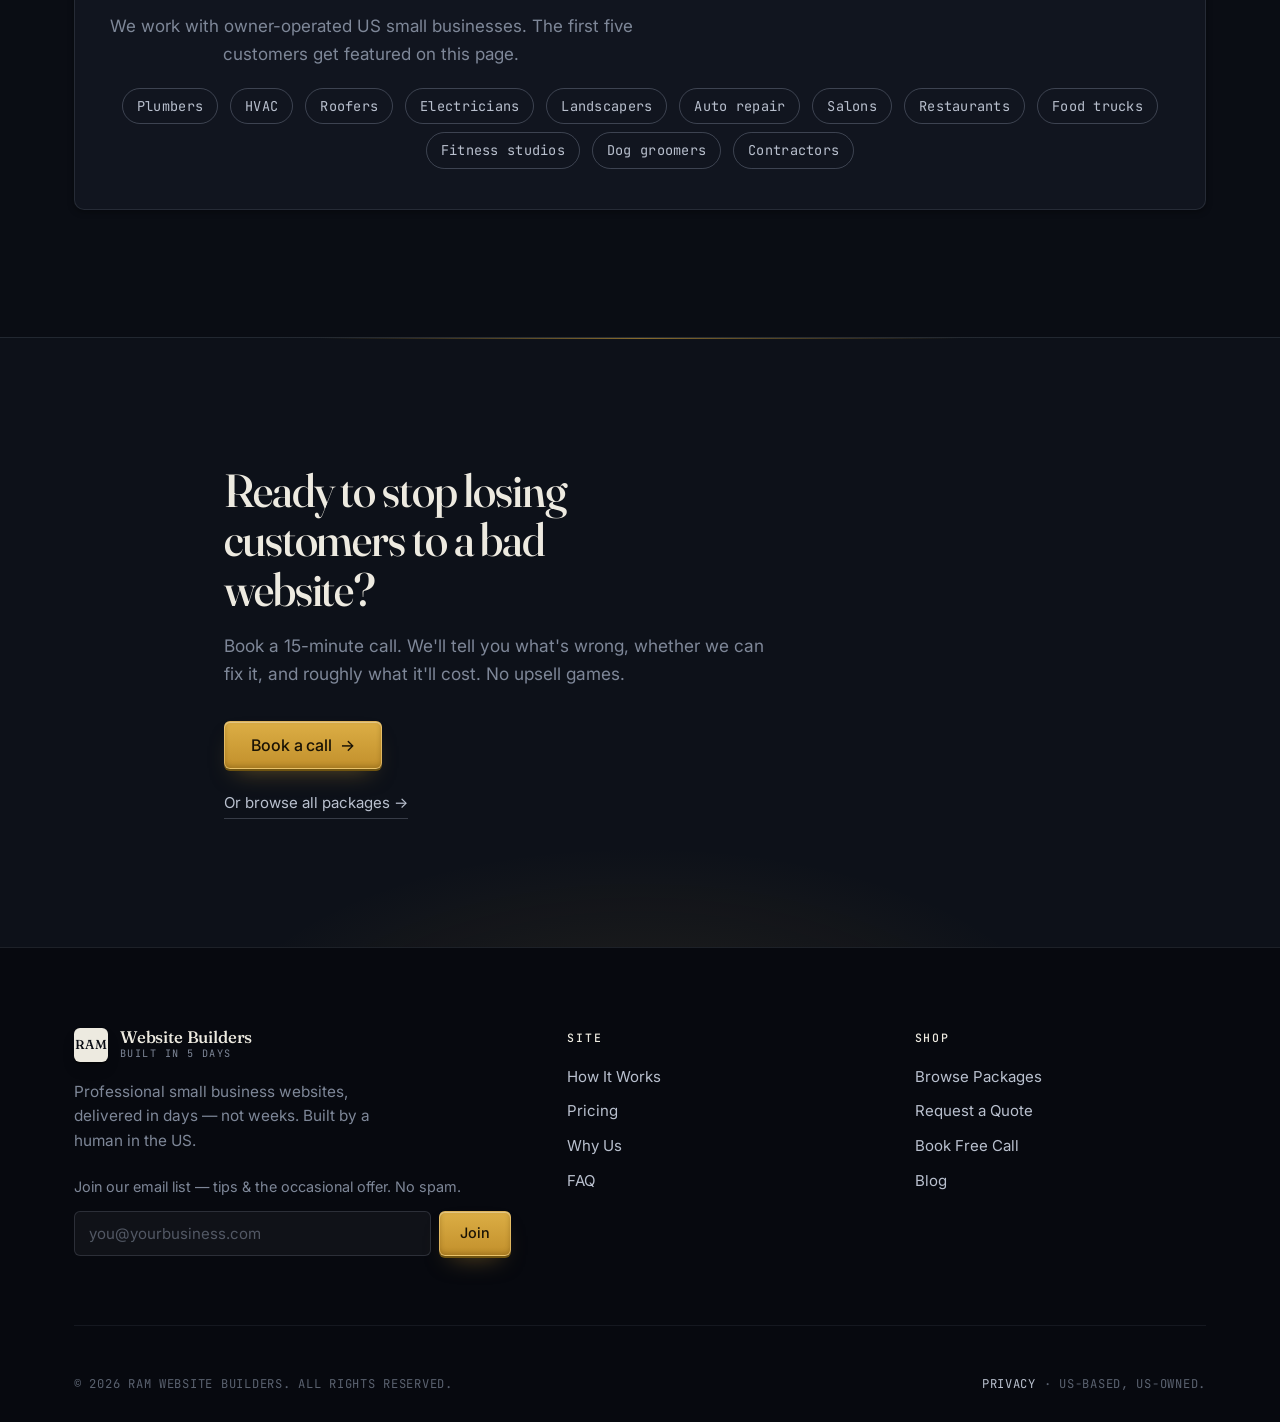
==== commit 87882e85: "Point site at ramwebsites.site + SEO foundation - Canonical URLs, og:url, og:site_name on every page" ====
--- a/index.html
+++ b/index.html
@@ -9,10 +9,52 @@
 <meta property="og:description" content="Professional small business websites built in 5 business days. From $599. Money-back guaranteed.">
 <meta property="og:type" content="website">
 <meta name="twitter:card" content="summary_large_image">
+<link rel="canonical" href="https://ramwebsites.site/">
+<meta property="og:url" content="https://ramwebsites.site/">
+<meta property="og:site_name" content="RAM Website Builders">
+<link rel="icon" type="image/svg+xml" href="/assets/favicon.svg">
 <link rel="preconnect" href="https://fonts.googleapis.com">
 <link rel="preconnect" href="https://fonts.gstatic.com" crossorigin>
 <link href="https://fonts.googleapis.com/css2?family=Fraunces:ital,opsz,wght@0,9..144,400..600;1,9..144,400..600&family=Inter:wght@400;500;600&family=JetBrains+Mono:wght@400;500&display=swap" rel="stylesheet">
 <link rel="stylesheet" href="/assets/style.css?v=6">
+<script type="application/ld+json">
+{
+ "@context": "https://schema.org",
+ "@type": "ProfessionalService",
+ "name": "RAM Website Builders",
+ "url": "https://ramwebsites.site/",
+ "description": "Professional small-business websites built in 5 business days, from $599 flat. Mobile-first, money-back guaranteed. US-based and US-owned.",
+ "email": "richard.harmon8976@gmail.com",
+ "priceRange": "$599-$1,799",
+ "areaServed": {
+  "@type": "Country",
+  "name": "United States"
+ },
+ "makesOffer": [
+  {
+   "@type": "Offer",
+   "name": "Starter Website Package",
+   "price": "599",
+   "priceCurrency": "USD",
+   "description": "Five-page custom website delivered in 5 business days. Mobile-first design, contact form, basic SEO, money-back guarantee."
+  },
+  {
+   "@type": "Offer",
+   "name": "Pro Website Package",
+   "price": "999",
+   "priceCurrency": "USD",
+   "description": "Up to 10 pages delivered in 10 business days. Professional copywriting, Google Business Profile setup, logo refresh, two revision rounds."
+  },
+  {
+   "@type": "Offer",
+   "name": "Premium Website Package",
+   "price": "1799",
+   "priceCurrency": "USD",
+   "description": "Up to 20 pages delivered in 14 business days. Full-site copywriting, blog setup with four launch posts, local SEO, email integration."
+  }
+ ]
+}
+</script>
 </head>
 <body>
 
@@ -197,7 +239,7 @@
           <p>Join our email list — tips &amp; the occasional offer. No spam.</p>
           <form class="newsletter-form" action="https://formsubmit.co/ajax/richard.harmon8976@gmail.com" method="POST"
                 data-mailform data-success="You're on the list — thanks!">
-            <input type="hidden" name="_subject" value="New email-list signup from ramwebsitebuilders.com">
+            <input type="hidden" name="_subject" value="New email-list signup from ramwebsites.site">
             <input type="hidden" name="_template" value="table">
             <input type="hidden" name="_captcha" value="false">
             <input type="text" name="_honey" class="form-hp" tabindex="-1" autocomplete="off" aria-hidden="true">
@@ -228,7 +270,7 @@
     </div>
     <div class="footer-bottom">
       <span>&copy; 2026 RAM Website Builders. All rights reserved.</span>
-      <span>US-based, US-owned.</span>
+      <span><a href="/privacy/">Privacy</a> · US-based, US-owned.</span>
     </div>
   </div>
 </footer>
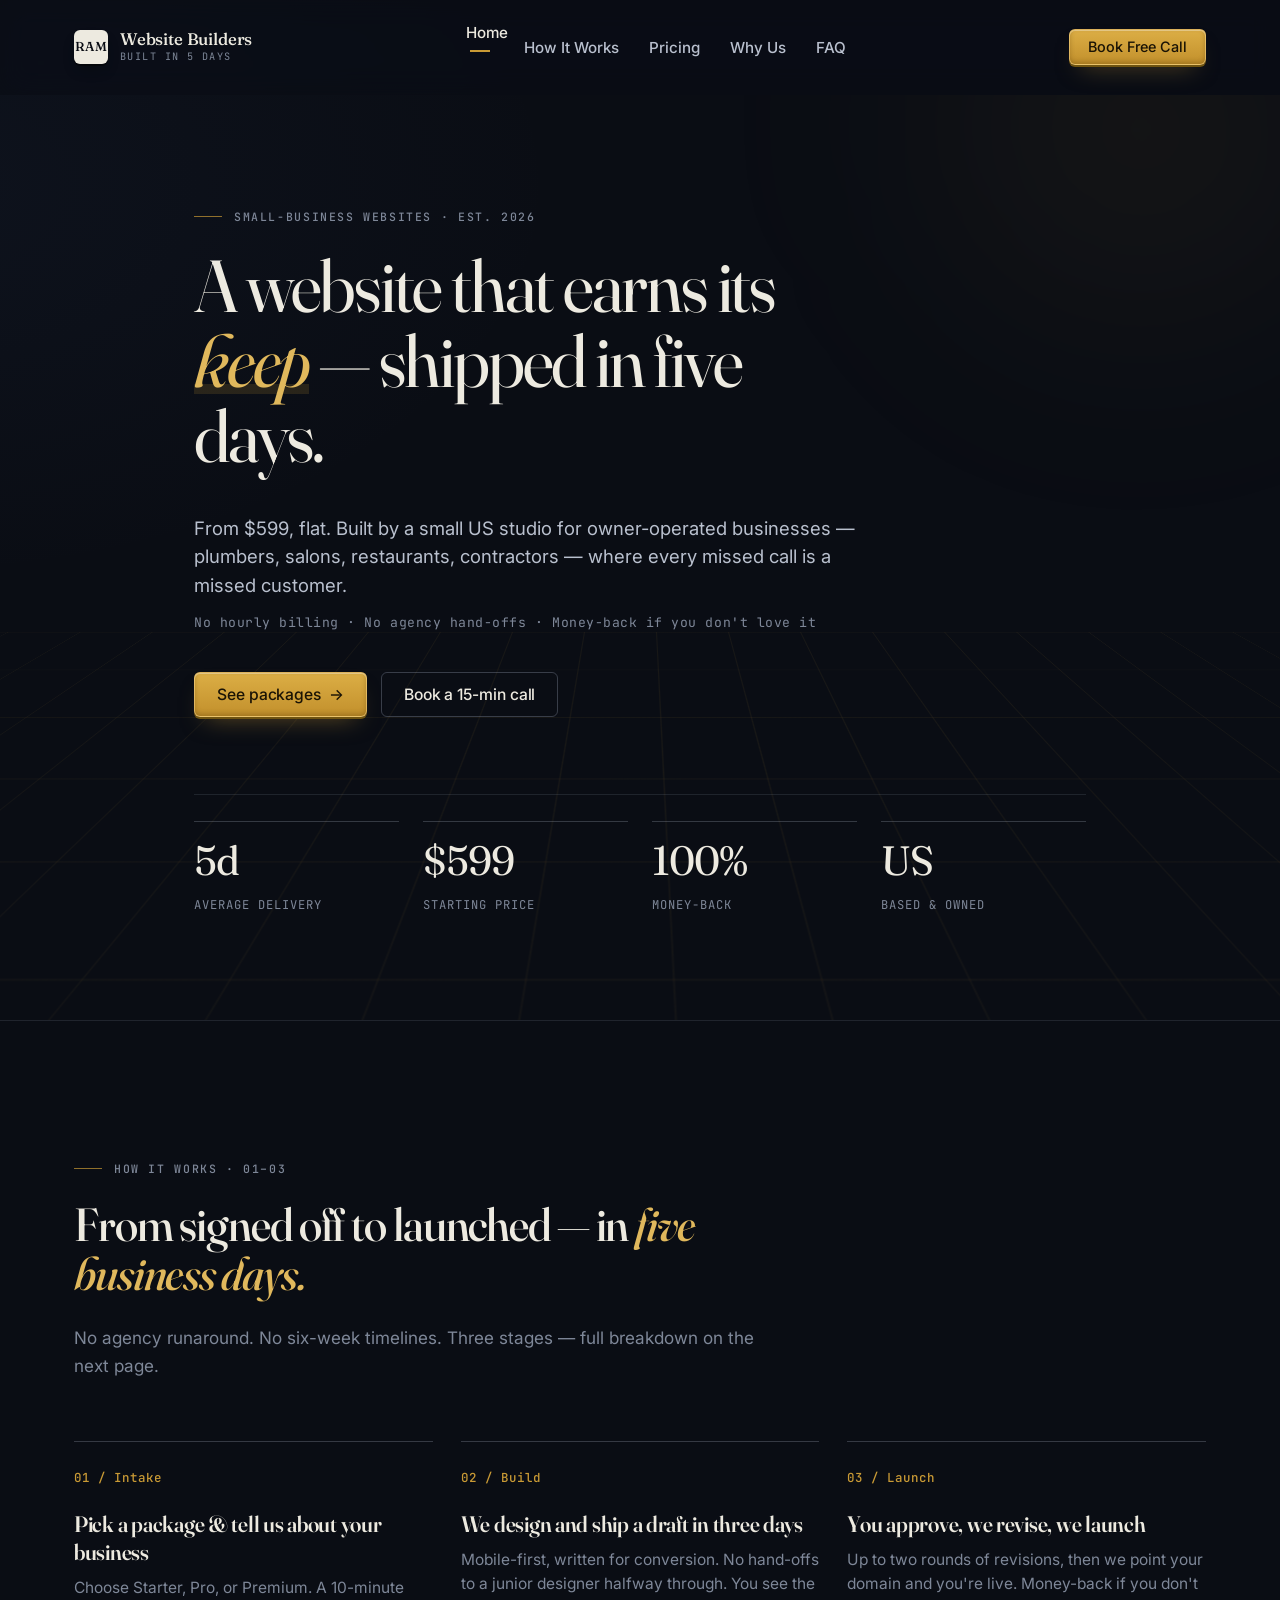
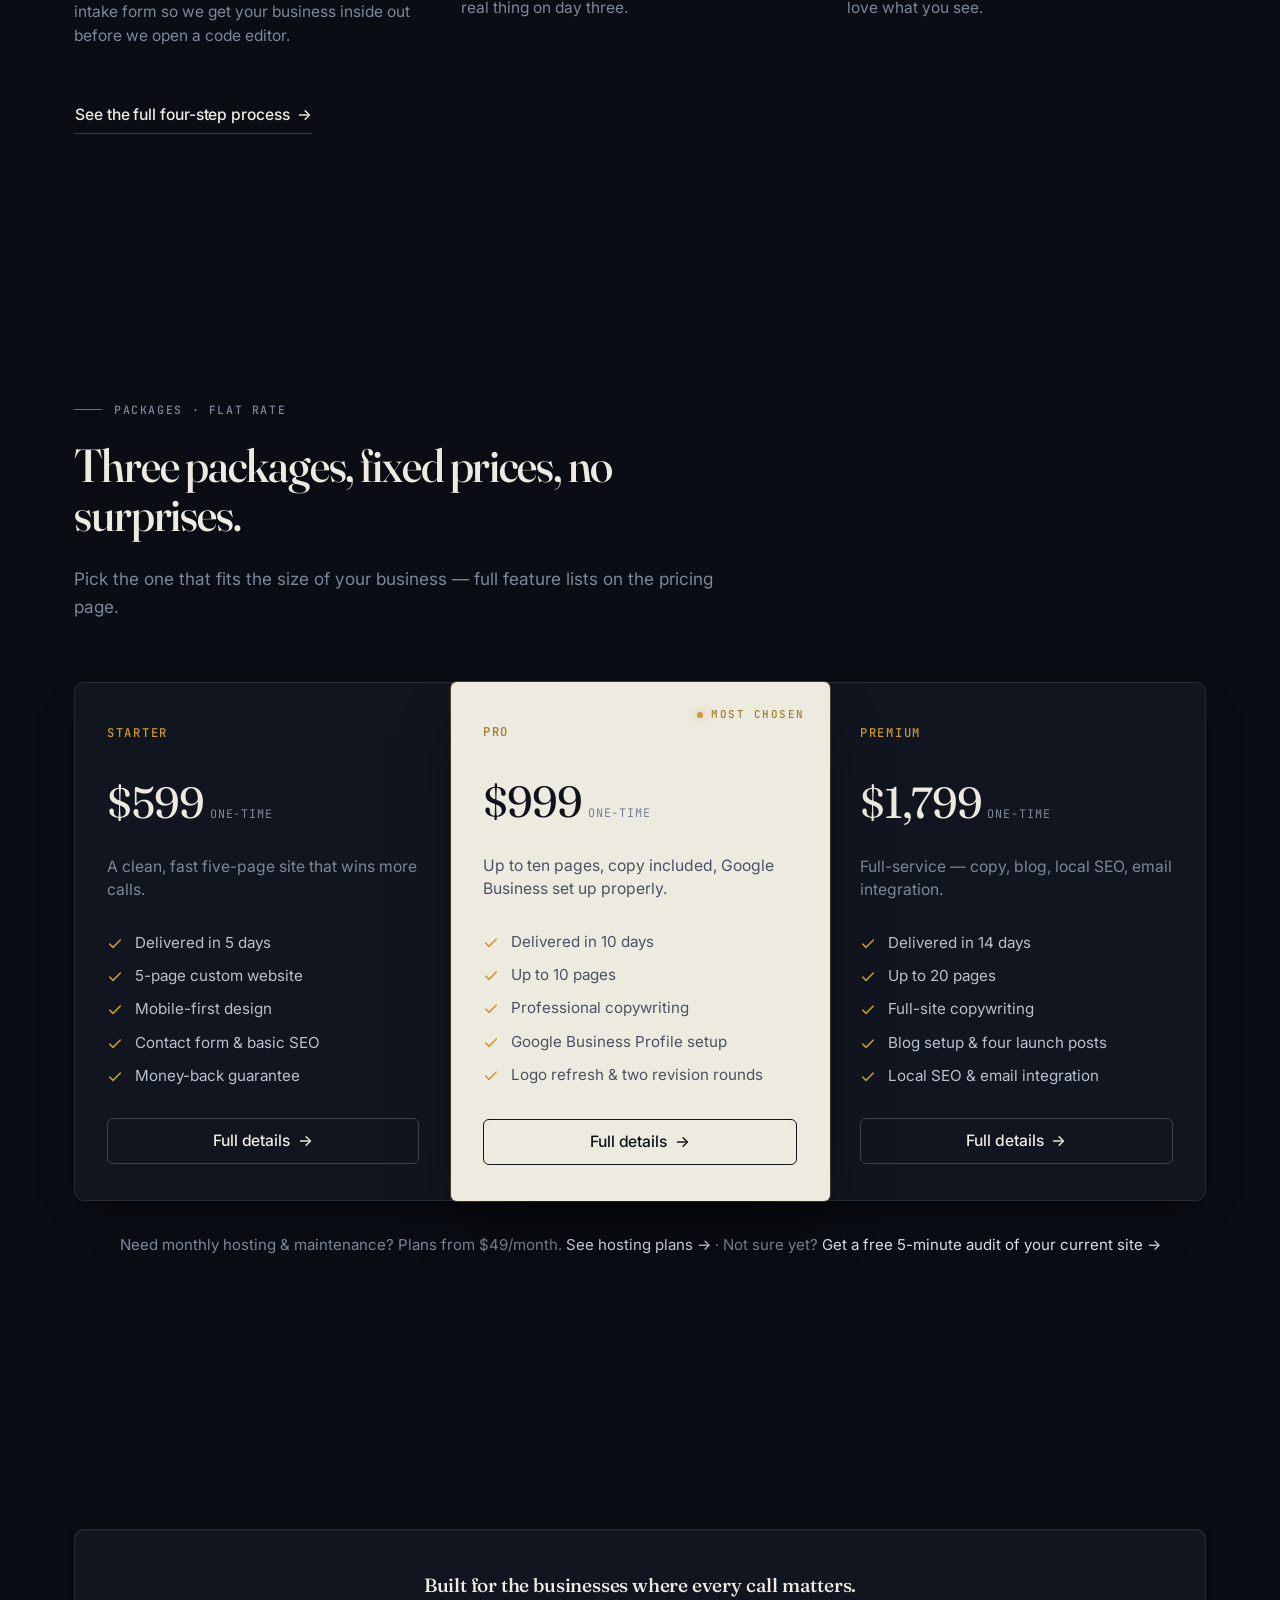
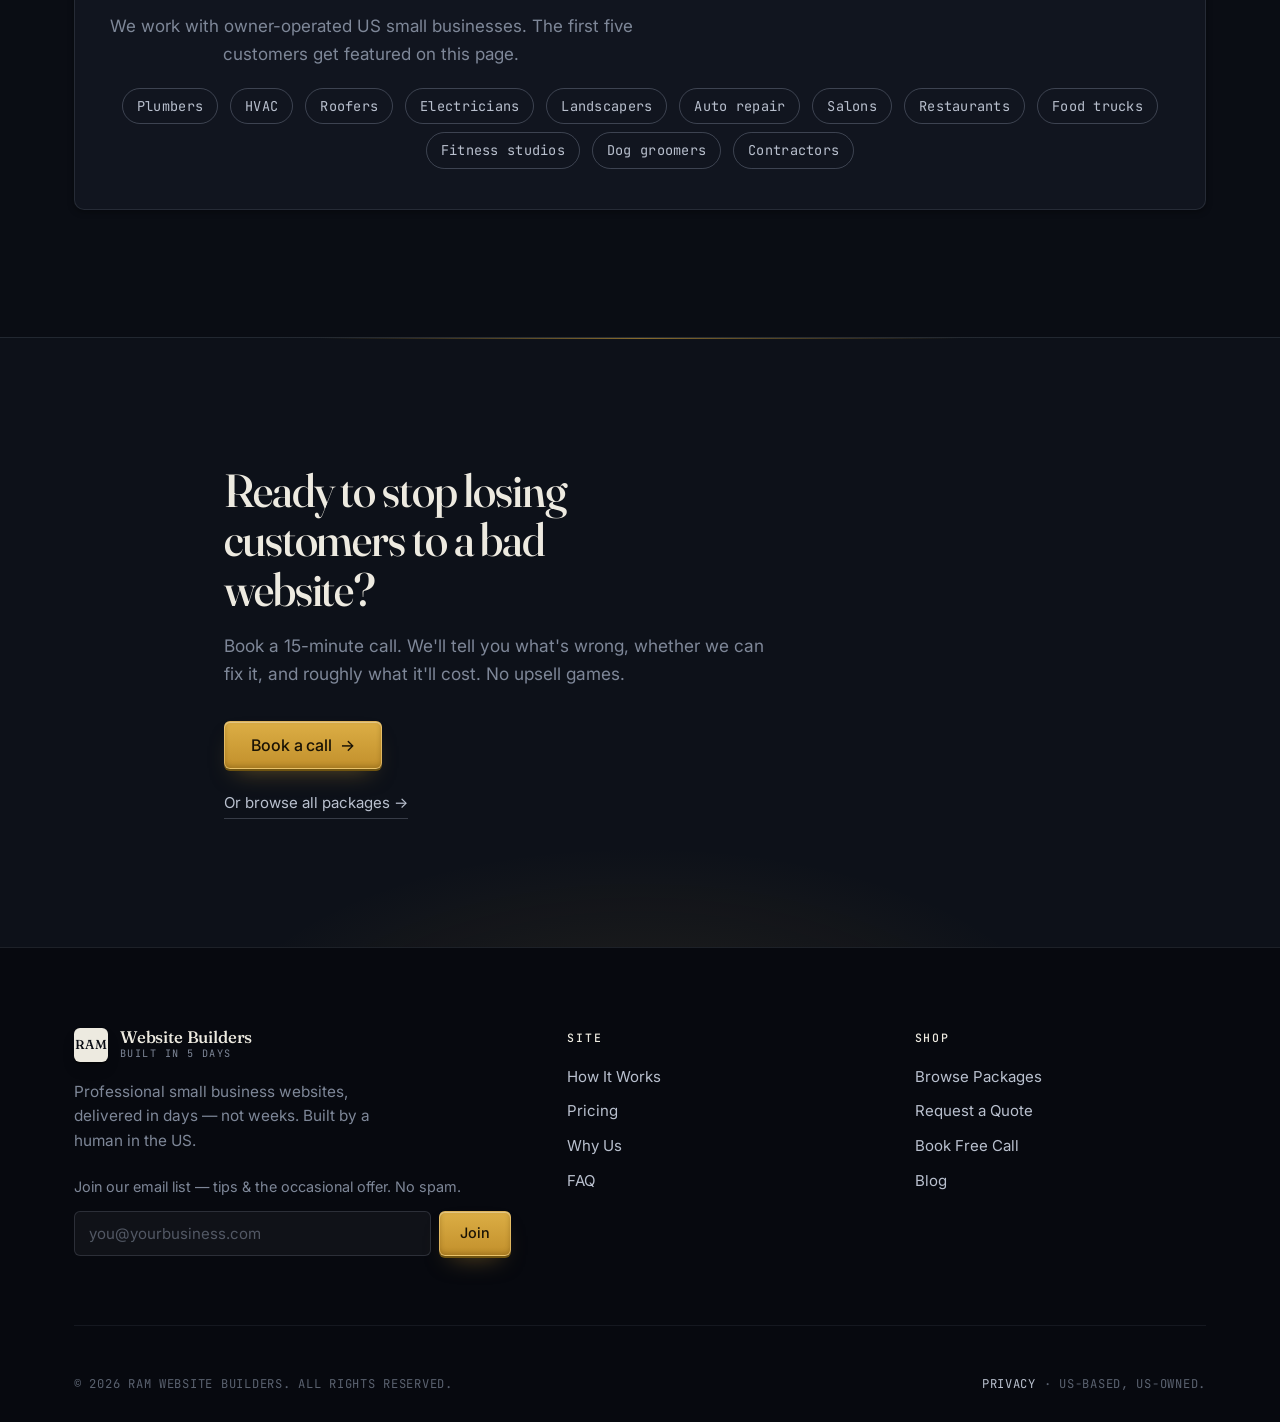
==== commit aa1fa9db: "Audit page, OG image, domain setup guide, overnight summary - New /audit/ page: 8-question interacti" ====
--- a/index.html
+++ b/index.html
@@ -12,6 +12,10 @@
 <link rel="canonical" href="https://ramwebsites.site/">
 <meta property="og:url" content="https://ramwebsites.site/">
 <meta property="og:site_name" content="RAM Website Builders">
+<meta property="og:image" content="https://ramwebsites.site/assets/og-image.png">
+<meta property="og:image:width" content="1200">
+<meta property="og:image:height" content="630">
+<meta name="twitter:image" content="https://ramwebsites.site/assets/og-image.png">
 <link rel="icon" type="image/svg+xml" href="/assets/favicon.svg">
 <link rel="preconnect" href="https://fonts.googleapis.com">
 <link rel="preconnect" href="https://fonts.gstatic.com" crossorigin>
@@ -185,7 +189,7 @@
         <a href="/pricing/#premium" class="btn btn-secondary btn-arrow">Full details</a>
       </div>
     </div>
-    <p class="pricing-foot">Need monthly hosting &amp; maintenance? Plans from $49/month. <a href="/pricing/#hosting">See hosting plans →</a></p>
+    <p class="pricing-foot">Need monthly hosting &amp; maintenance? Plans from $49/month. <a href="/pricing/#hosting">See hosting plans →</a> · Not sure yet? <a href="/audit/">Get a free 5-minute audit of your current site →</a></p>
   </div>
 </section>
 
